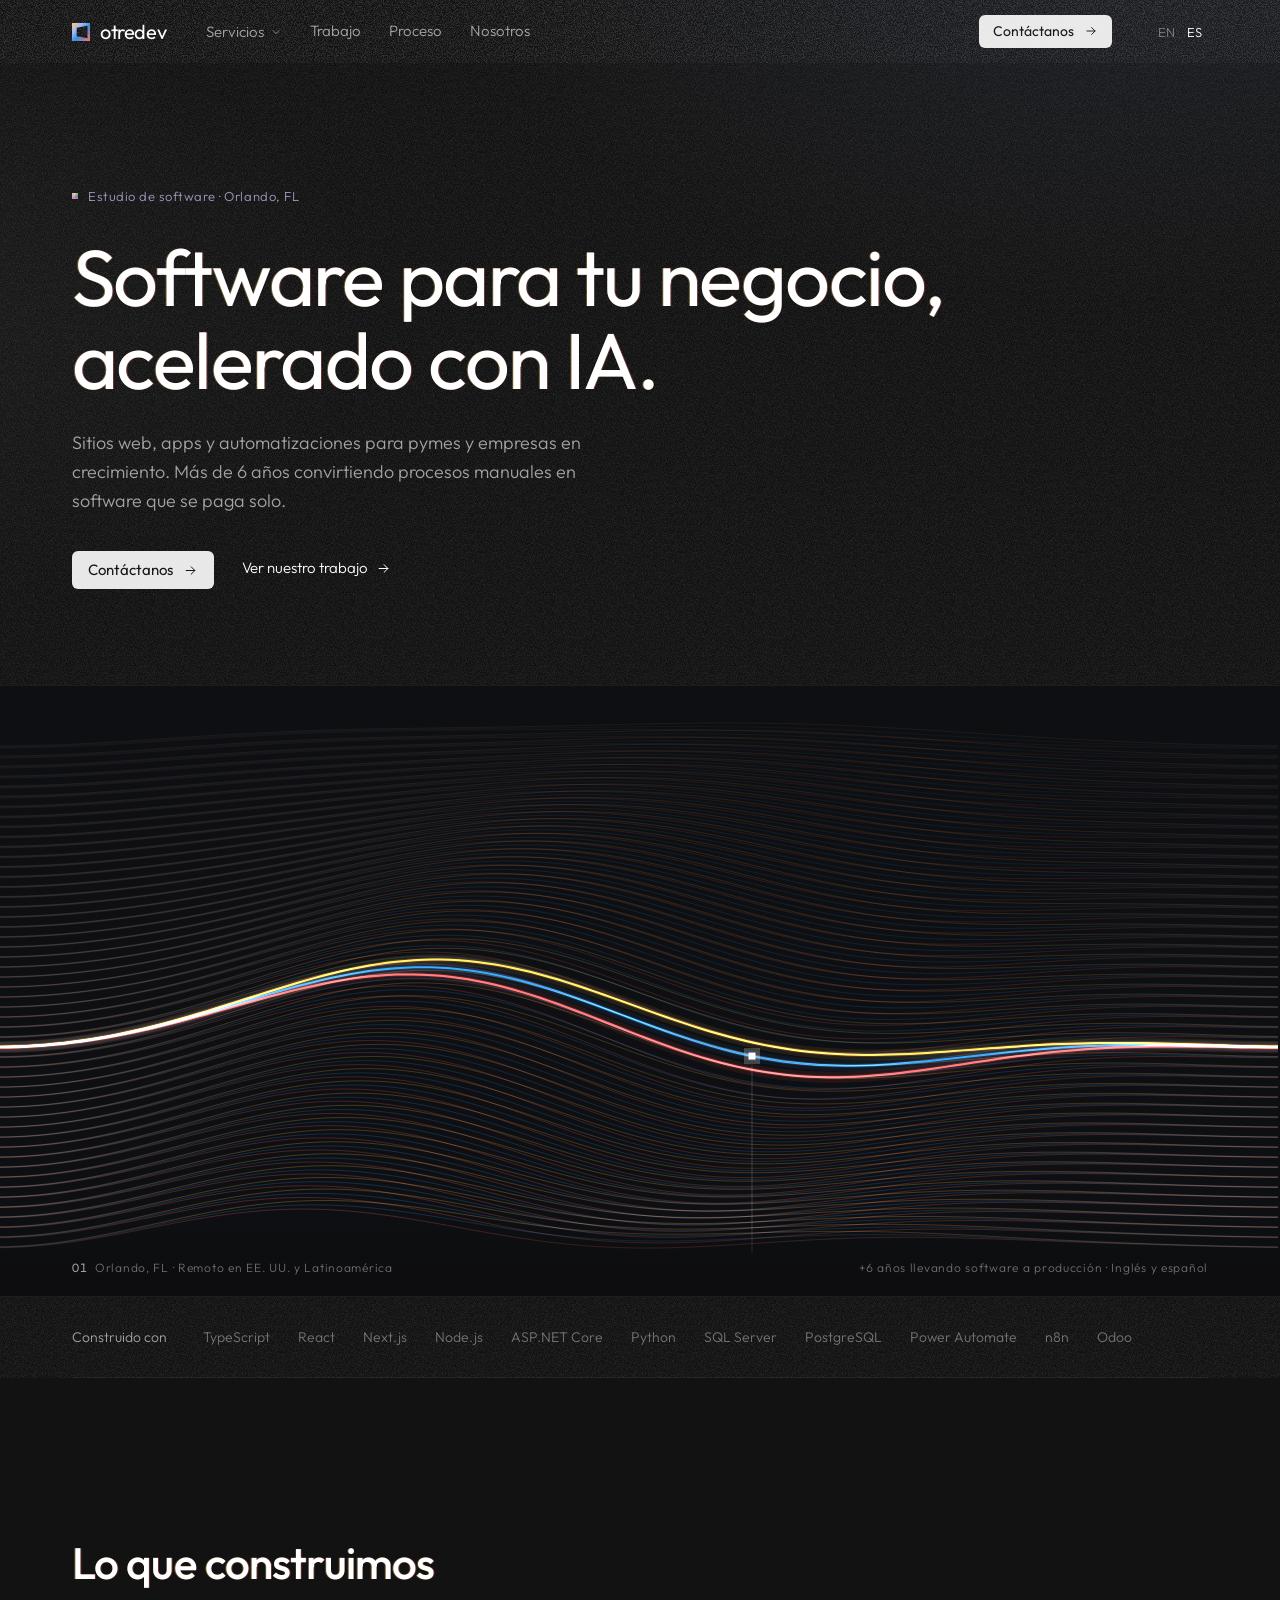
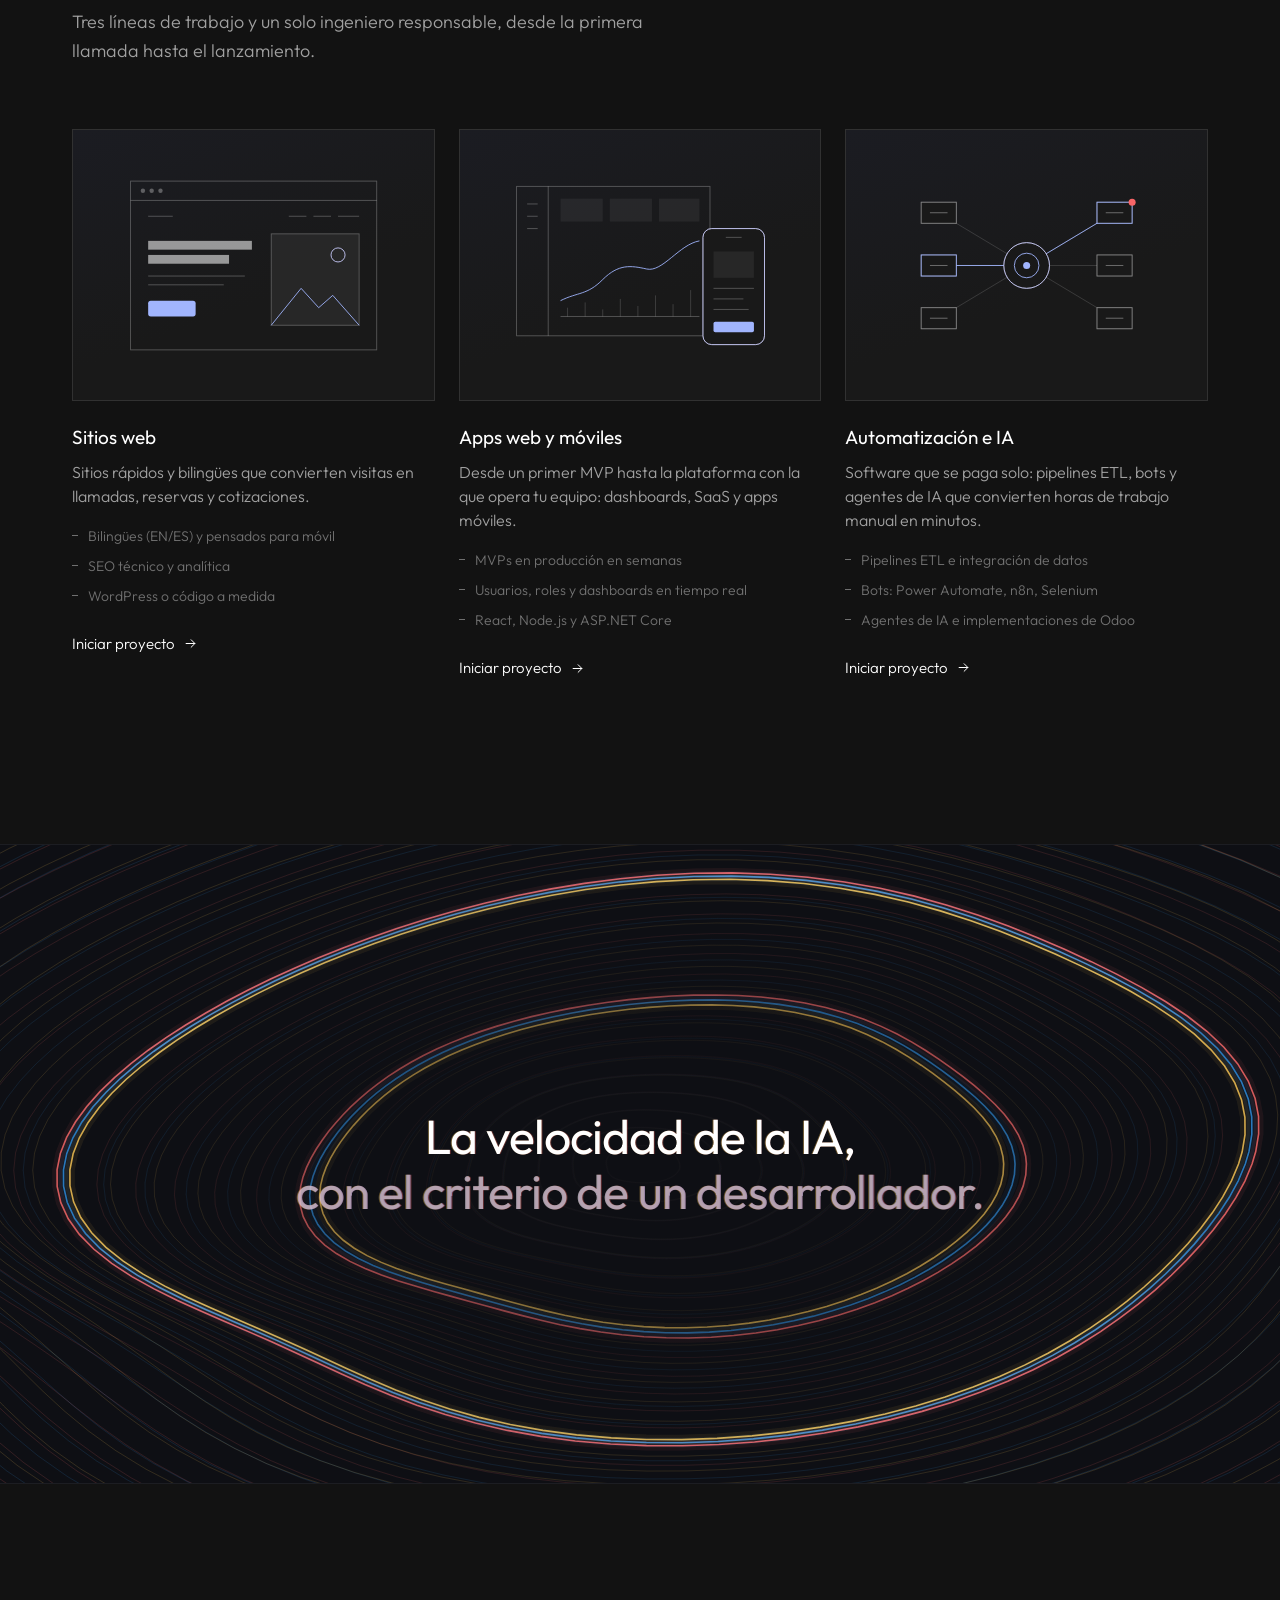
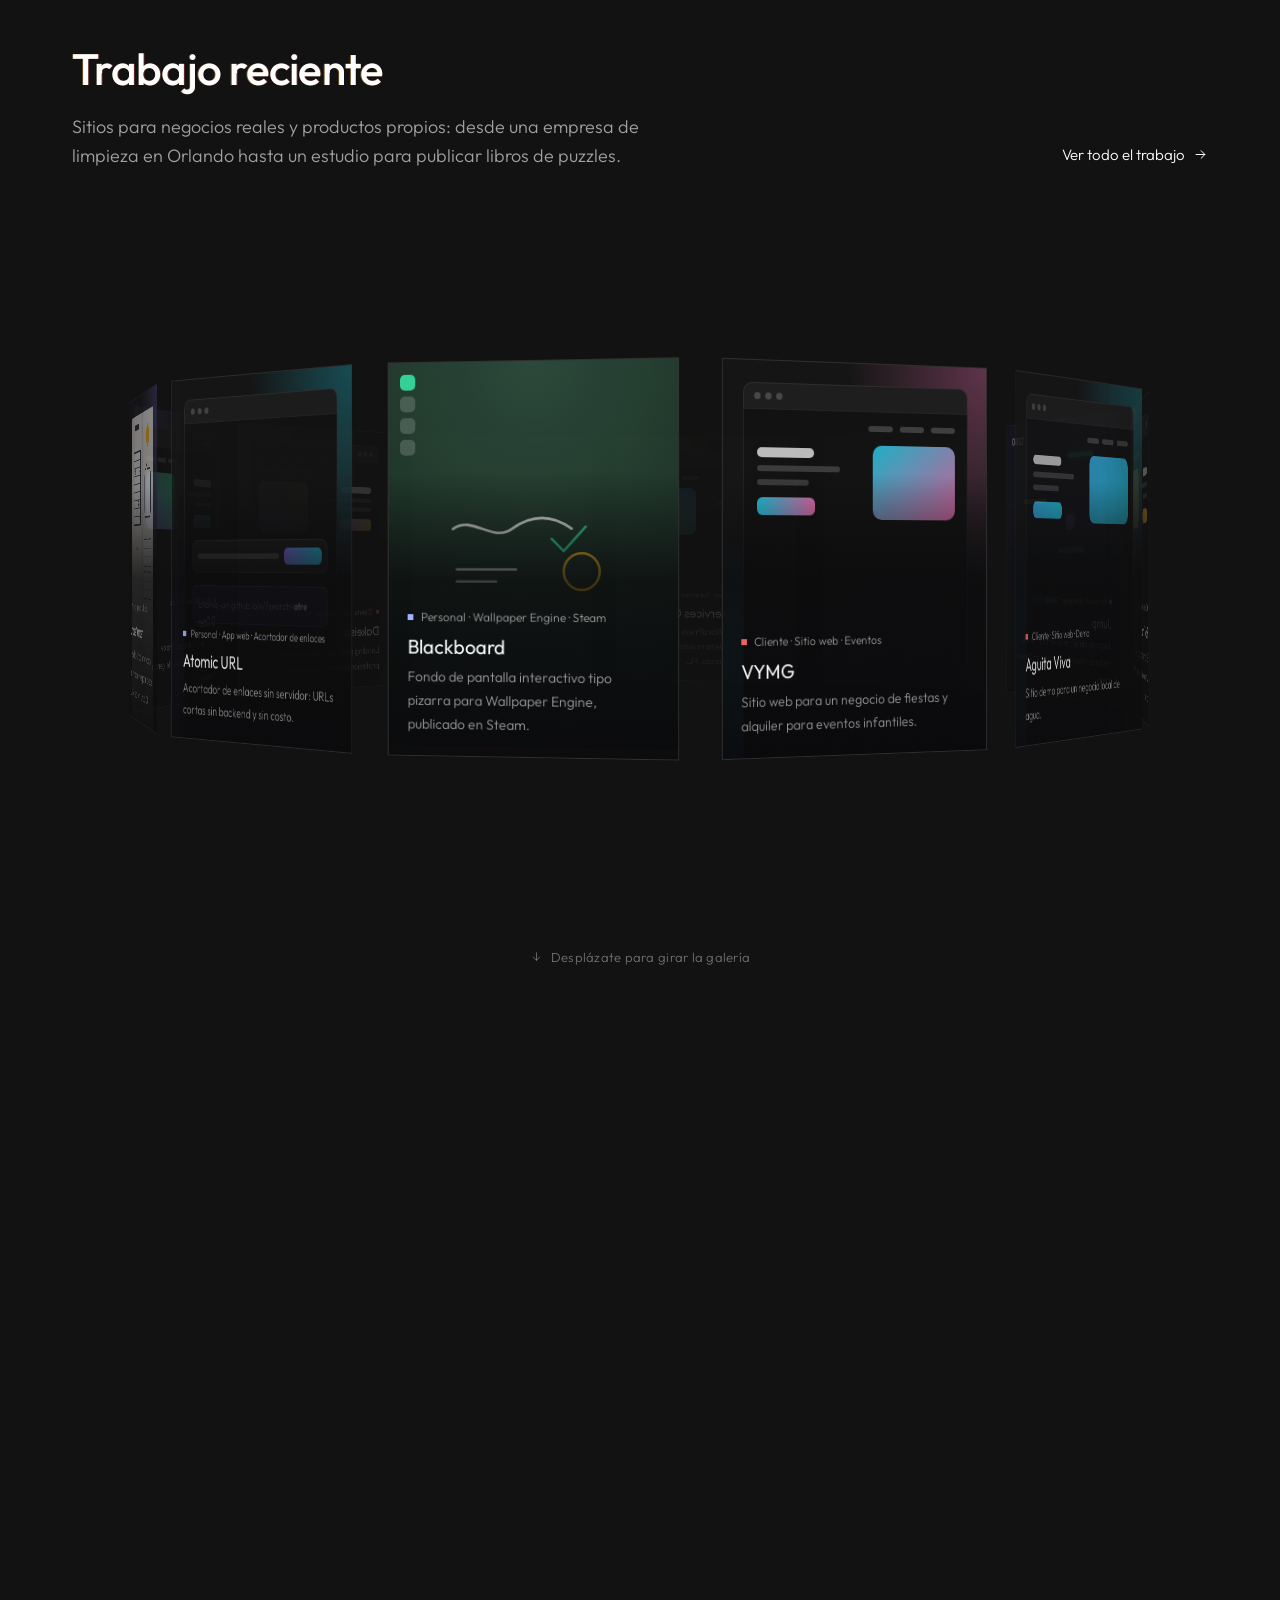
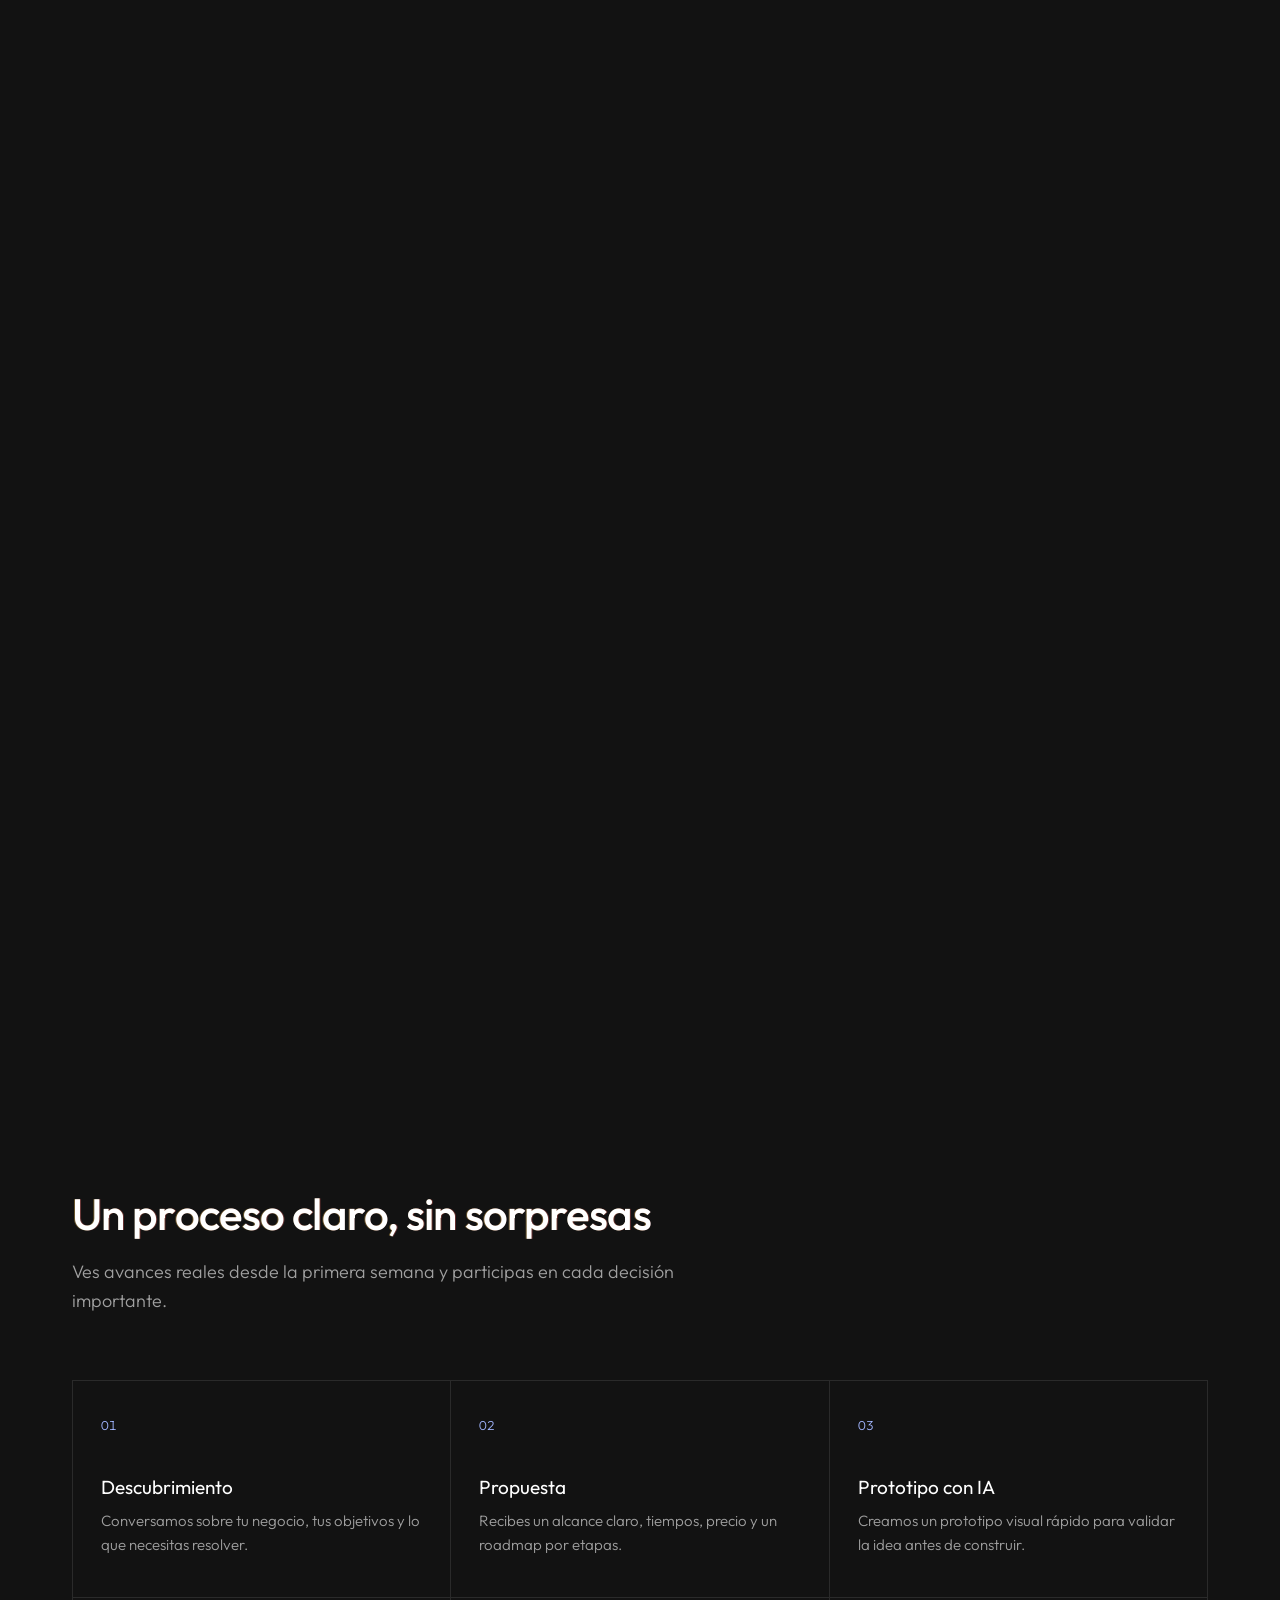
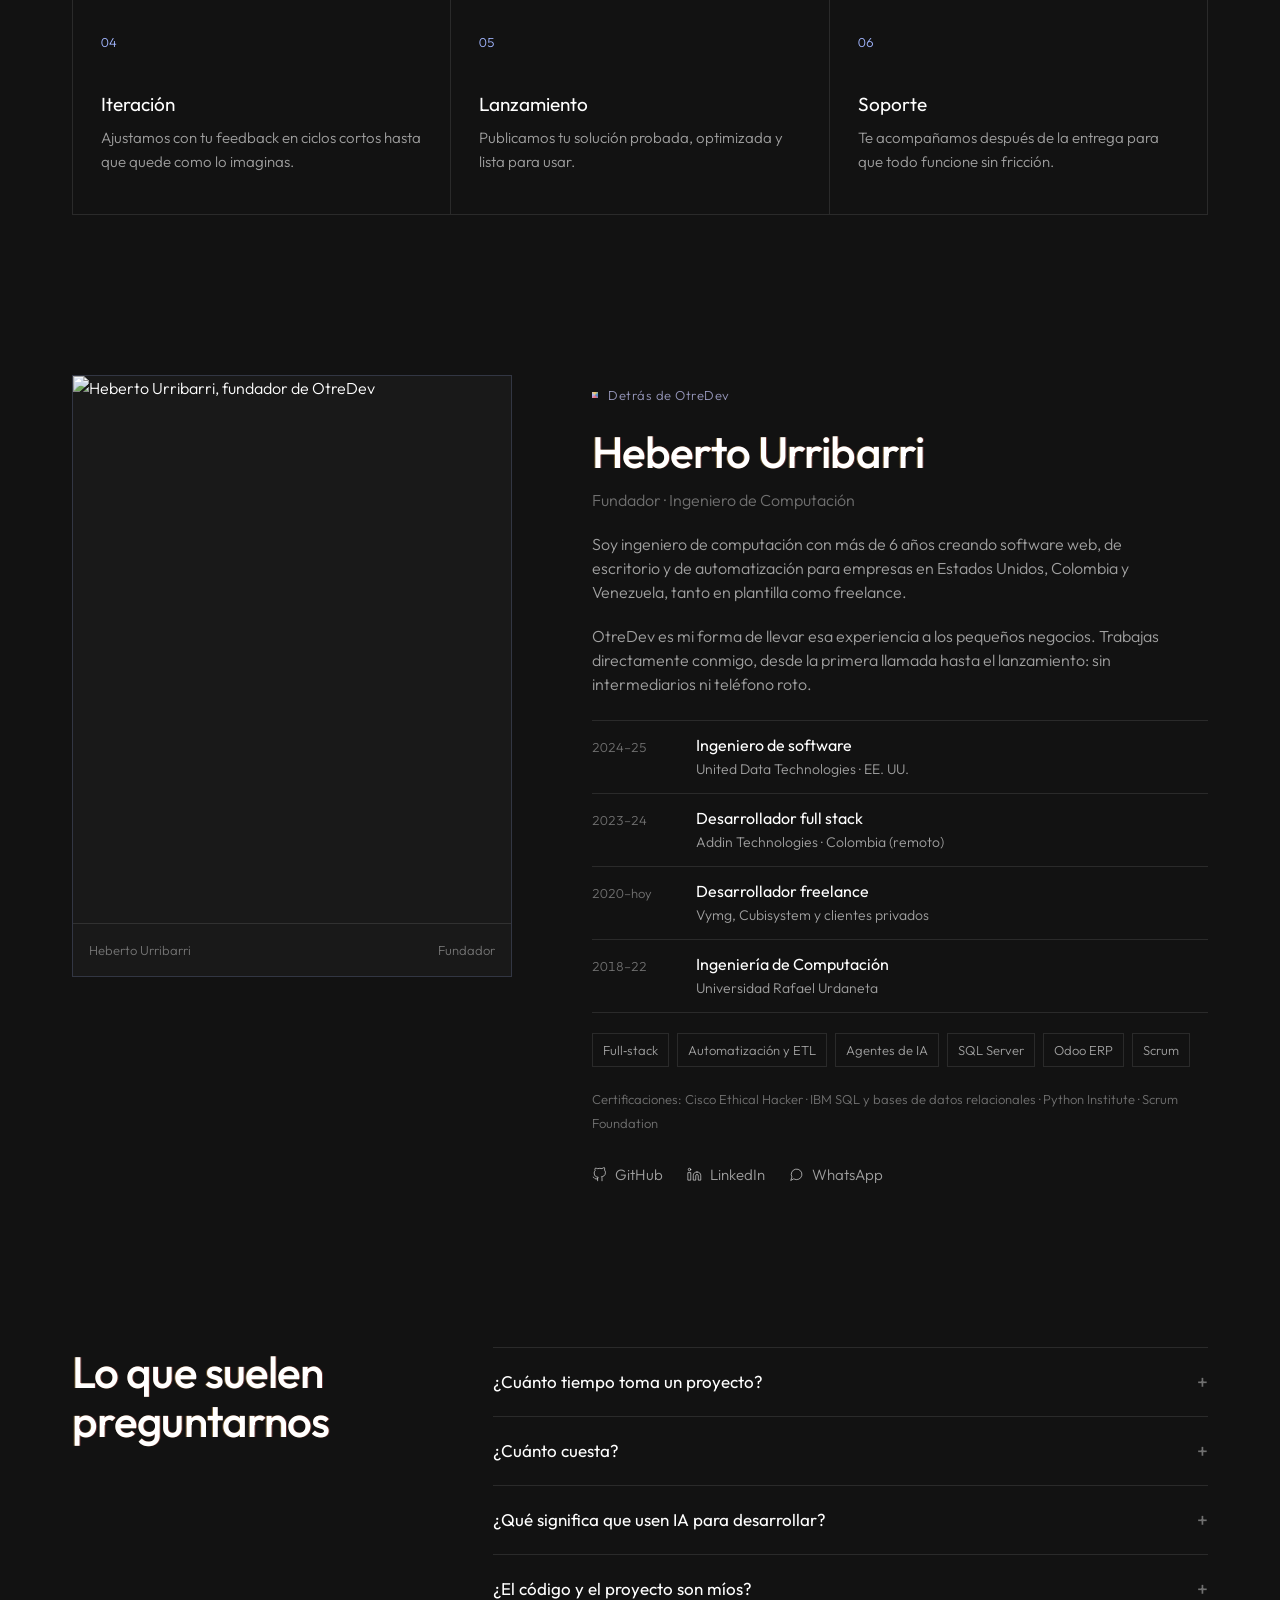
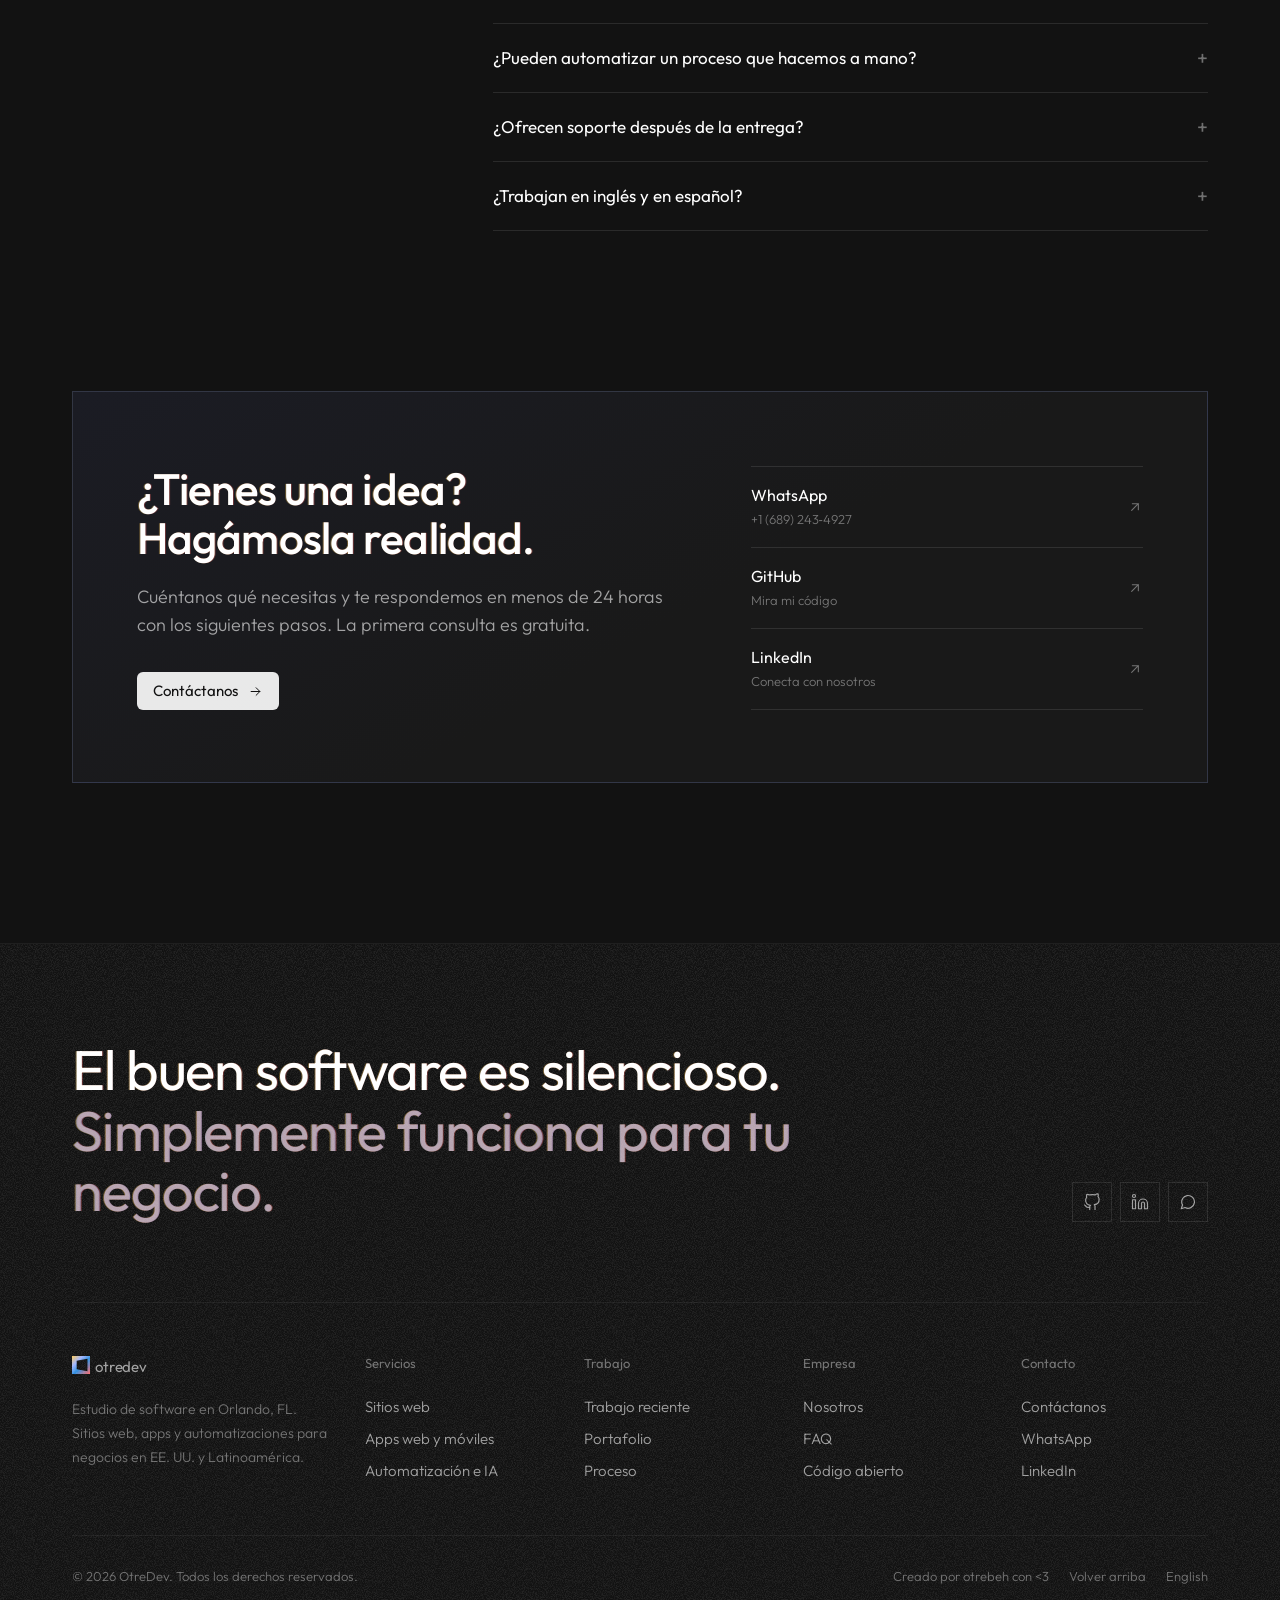
==== es/index.html @ 32648f6f "SEO/AEO/GEO: prerendered content, /es/ pages, JSON-LD, sitemap, robots and llms.txt" ====
<!DOCTYPE html>
<html lang="es" data-base="../" data-alt-en="../index.html">
<head>
  <meta charset="UTF-8">
  <meta name="viewport" content="width=device-width, initial-scale=1.0">
  <title data-i18n="meta.title">OtreDev | Desarrollo web, apps y automatización con IA en Orlando, FL</title>
  <meta name="description" data-i18n-content="meta.desc" content="OtreDev es un estudio de software en Orlando, FL que crea sitios web, apps web y móviles y automatizaciones con IA para pymes en EE. UU. y Latinoamérica.">
  <meta name="theme-color" content="#121212">
  <!--seo-->
  <link rel="canonical" href="https://otredev.pages.dev/es/">
  <link rel="alternate" hreflang="en" href="https://otredev.pages.dev/">
  <link rel="alternate" hreflang="es" href="https://otredev.pages.dev/es/">
  <link rel="alternate" hreflang="x-default" href="https://otredev.pages.dev/">
  <meta name="robots" content="index, follow, max-image-preview:large, max-snippet:-1">
  <meta name="author" content="Heberto Urribarri">
  <meta property="og:site_name" content="OtreDev">
  <meta property="og:type" content="website">
  <meta property="og:url" content="https://otredev.pages.dev/es/">
  <meta property="og:title" content="OtreDev | Desarrollo web, apps y automatización con IA en Orlando, FL">
  <meta property="og:description" content="OtreDev es un estudio de software en Orlando, FL que crea sitios web, apps web y móviles y automatizaciones con IA para pymes en EE. UU. y Latinoamérica.">
  <meta property="og:image" content="https://otredev.pages.dev/og-image.png">
  <meta property="og:image:alt" content="OtreDev">
  <meta property="og:locale" content="es_ES">
  <meta property="og:locale:alternate" content="en_US">
  <meta name="twitter:card" content="summary">
  <meta name="twitter:title" content="OtreDev | Desarrollo web, apps y automatización con IA en Orlando, FL">
  <meta name="twitter:description" content="OtreDev es un estudio de software en Orlando, FL que crea sitios web, apps web y móviles y automatizaciones con IA para pymes en EE. UU. y Latinoamérica.">
  <meta name="twitter:image" content="https://otredev.pages.dev/og-image.png">
  <script type="application/ld+json">{"@context":"https://schema.org","@graph":[{"@type":["Organization","ProfessionalService"],"@id":"https://otredev.pages.dev/#organization","name":"OtreDev","url":"https://otredev.pages.dev/","logo":"https://otredev.pages.dev/img/brand/apple-touch-icon.png","image":"https://otredev.pages.dev/og-image.png","description":"OtreDev es un estudio de software en Orlando, FL que crea sitios web, apps web y móviles y automatizaciones con IA para pymes en EE. UU. y Latinoamérica.","slogan":"Software para tu negocio, acelerado con IA.","telephone":"+1-689-243-4927","address":{"@type":"PostalAddress","addressLocality":"Orlando","addressRegion":"FL","addressCountry":"US"},"areaServed":[{"@type":"Country","name":"United States"},{"@type":"Place","name":"Latin America"}],"knowsLanguage":["en","es"],"founder":{"@id":"https://otredev.pages.dev/#founder"},"contactPoint":{"@type":"ContactPoint","contactType":"sales","telephone":"+1-689-243-4927","url":"https://wa.me/16892434927","availableLanguage":["English","Spanish"]},"sameAs":["https://github.com/otredev"],"knowsAbout":["Web development","Web applications","Mobile apps","Business process automation","ETL","AI agents","WordPress","Odoo"],"hasOfferCatalog":{"@type":"OfferCatalog","name":"Lo que construimos","itemListElement":[{"@type":"Offer","itemOffered":{"@type":"Service","name":"Sitios web","description":"Sitios rápidos y bilingües que convierten visitas en llamadas, reservas y cotizaciones.","provider":{"@id":"https://otredev.pages.dev/#organization"},"areaServed":["United States","Latin America"]}},{"@type":"Offer","itemOffered":{"@type":"Service","name":"Apps web y móviles","description":"Desde un primer MVP hasta la plataforma con la que opera tu equipo: dashboards, SaaS y apps móviles.","provider":{"@id":"https://otredev.pages.dev/#organization"},"areaServed":["United States","Latin America"]}},{"@type":"Offer","itemOffered":{"@type":"Service","name":"Automatización e IA","description":"Software que se paga solo: pipelines ETL, bots y agentes de IA que convierten horas de trabajo manual en minutos.","provider":{"@id":"https://otredev.pages.dev/#organization"},"areaServed":["United States","Latin America"]}}]}},{"@type":"Person","@id":"https://otredev.pages.dev/#founder","name":"Heberto Urribarri","jobTitle":"Fundador · Ingeniero de Computación","description":"Soy ingeniero de computación con más de 6 años creando software web, de escritorio y de automatización para empresas en Estados Unidos, Colombia y Venezuela, tanto en plantilla como freelance.","image":"https://otredev.pages.dev/img/foto.jpg","worksFor":{"@id":"https://otredev.pages.dev/#organization"},"alumniOf":{"@type":"CollegeOrUniversity","name":"Universidad Rafael Urdaneta"},"address":{"@type":"PostalAddress","addressLocality":"Orlando","addressRegion":"FL","addressCountry":"US"},"knowsLanguage":["en","es"],"knowsAbout":["Full-stack development","Automation","ETL","AI agents","SQL Server","Odoo ERP","Scrum"],"sameAs":["https://www.linkedin.com/in/heberto-urribarri-2223601a8/","https://github.com/0trebeh"]},{"@type":"WebSite","@id":"https://otredev.pages.dev/#website","url":"https://otredev.pages.dev/","name":"OtreDev","inLanguage":["en","es"],"publisher":{"@id":"https://otredev.pages.dev/#organization"}},{"@type":"WebPage","@id":"https://otredev.pages.dev/es/#webpage","url":"https://otredev.pages.dev/es/","name":"OtreDev | Desarrollo web, apps y automatización con IA en Orlando, FL","description":"OtreDev es un estudio de software en Orlando, FL que crea sitios web, apps web y móviles y automatizaciones con IA para pymes en EE. UU. y Latinoamérica.","inLanguage":"es","isPartOf":{"@id":"https://otredev.pages.dev/#website"},"about":{"@id":"https://otredev.pages.dev/#organization"},"primaryImageOfPage":"https://otredev.pages.dev/og-image.png"},{"@type":"FAQPage","@id":"https://otredev.pages.dev/es/#faq","inLanguage":"es","mainEntity":[{"@type":"Question","name":"¿Cuánto tiempo toma un proyecto?","acceptedAnswer":{"@type":"Answer","text":"Depende del alcance. Una landing page está lista en pocos días; una app o automatización a medida suele tomar entre 3 y 8 semanas. Como referencia, he llevado una plataforma B2B de cero a producción en un mes. La propuesta incluye un calendario concreto por etapas."}},{"@type":"Question","name":"¿Cuánto cuesta?","acceptedAnswer":{"@type":"Answer","text":"Cada proyecto se cotiza según lo que necesitas. Tras la primera conversación recibes una propuesta con precio cerrado, sin costos ocultos. Podemos empezar con una versión inicial y crecer por fases."}},{"@type":"Question","name":"¿Qué significa que usen IA para desarrollar?","acceptedAnswer":{"@type":"Answer","text":"Usamos herramientas de inteligencia artificial para prototipar, generar código repetitivo y probar más rápido. Todo el código es revisado y validado por un desarrollador, así que ganas velocidad sin perder calidad."}},{"@type":"Question","name":"¿El código y el proyecto son míos?","acceptedAnswer":{"@type":"Answer","text":"Sí. Al finalizar recibes el código fuente, los accesos y la documentación necesaria. Tu proyecto es 100 % tuyo."}},{"@type":"Question","name":"¿Pueden automatizar un proceso que hacemos a mano?","acceptedAnswer":{"@type":"Answer","text":"Es mi especialidad. Si tu equipo copia datos entre sistemas, arma reportes en hojas de cálculo o repite los mismos pasos cada día, seguramente un pipeline ETL, un bot o un agente de IA puede hacerlo. He reducido ese tipo de trabajo hasta en un 85 %."}},{"@type":"Question","name":"¿Ofrecen soporte después de la entrega?","acceptedAnswer":{"@type":"Answer","text":"Sí. Todos los proyectos incluyen un periodo de soporte inicial y, si lo necesitas, un plan de mantenimiento con mejoras continuas."}},{"@type":"Question","name":"¿Trabajan en inglés y en español?","acceptedAnswer":{"@type":"Answer","text":"Sí. Estoy en Orlando, FL y trabajo de forma remota con clientes en EE. UU. y Latinoamérica, en inglés o en español."}}]}]}</script>
  <!--/seo-->

  <link rel="icon" href="../img/brand/favicon.svg" type="image/svg+xml">
  <link rel="icon" href="../img/brand/favicon-32.png" sizes="32x32" type="image/png">
  <link rel="apple-touch-icon" href="../img/brand/apple-touch-icon.png">
  <link rel="preconnect" href="https://fonts.googleapis.com">
  <link rel="preconnect" href="https://fonts.gstatic.com" crossorigin>
  <link href="https://fonts.googleapis.com/css2?family=Outfit:wght@300;400;500&display=swap" rel="stylesheet">
  <link rel="stylesheet" href="../styles.css">
</head>
<body>

  <!-- ============ NAV ============ -->
  <header class="nav" id="nav">
    <div class="container nav__inner">
      <a href="#inicio" class="brand" aria-label="OtreDev">
        <span class="brand__mark" aria-hidden="true"></span>otredev
      </a>

      <nav class="nav__menu" id="navMenu" aria-label="Main">
        <div class="dropdown" id="servicesMenu">
          <button type="button" class="nav__link" aria-expanded="false" aria-controls="servicesPanel">
            <span data-i18n="nav.services">Servicios</span>
            <svg class="icon" viewBox="0 0 24 24" aria-hidden="true"><path d="m6 9 6 6 6-6"/></svg>
          </button>
          <div class="dropdown__panel" id="servicesPanel">
            <a href="#servicios" class="dropdown__item">
              <strong><i></i><span data-i18n="prod.1.t">Sitios web</span></strong>
              <span data-i18n="prod.1.short">Sitios rápidos y bilingües que convierten visitas en llamadas, reservas y cotizaciones.</span>
            </a>
            <a href="#servicios" class="dropdown__item">
              <strong><i></i><span data-i18n="prod.2.t">Apps web y móviles</span></strong>
              <span data-i18n="prod.2.short">MVPs, dashboards, SaaS y apps móviles.</span>
            </a>
            <a href="#servicios" class="dropdown__item">
              <strong><i></i><span data-i18n="prod.3.t">Automatización e IA</span></strong>
              <span data-i18n="prod.3.short">ETL, bots y agentes de IA que convierten horas de trabajo en minutos.</span>
            </a>
          </div>
        </div>
        <a href="#proyectos" class="nav__link" data-i18n="nav.projects">Trabajo</a>
        <a href="#proceso" class="nav__link" data-i18n="nav.process">Proceso</a>
        <a href="#fundador" class="nav__link" data-i18n="nav.about">Nosotros</a>
        <button type="button" class="btn btn--primary btn--sm nav__cta" data-ask>
          <span data-i18n="nav.cta">Contáctanos</span>
          <svg class="icon" viewBox="0 0 24 24" aria-hidden="true"><path d="M5 12h14M13 6l6 6-6 6"/></svg>
        </button>
      </nav>

      <div class="nav__right">
        <div class="lang" role="group" aria-label="Language / Idioma">
          <button type="button" class="lang__btn" data-lang="en" aria-pressed="false">EN</button>
          <button type="button" class="lang__btn is-active" data-lang="es" aria-pressed="true">ES</button>
        </div>
        <button class="nav__toggle" id="navToggle" aria-label="Open menu" aria-expanded="false" aria-controls="navMenu">
          <span></span><span></span>
        </button>
      </div>
    </div>
  </header>

  <main>
    <!-- ============ HERO ============ -->
    <section class="hero" id="inicio">
      <div class="container">
        <div class="hero__copy">
          <span class="label reveal" data-i18n="hero.eyebrow">Estudio de software · Orlando, FL</span>
          <h1 class="h1 reveal" data-i18n="hero.title">Software para tu negocio, acelerado con IA.</h1>
          <p class="lead reveal" data-i18n="hero.lead">Sitios web, apps y automatizaciones para pymes y empresas en crecimiento. Más de 6 años convirtiendo procesos manuales en software que se paga solo.</p>
          <div class="hero__actions reveal">
            <button type="button" class="btn btn--primary" data-ask>
              <span data-i18n="nav.cta">Contáctanos</span>
              <svg class="icon" viewBox="0 0 24 24" aria-hidden="true"><path d="M5 12h14M13 6l6 6-6 6"/></svg>
            </button>
            <a href="#proyectos" class="link-arrow">
              <span data-i18n="hero.cta2">Ver nuestro trabajo</span>
              <svg class="icon" viewBox="0 0 24 24" aria-hidden="true"><path d="M5 12h14M13 6l6 6-6 6"/></svg>
            </a>
          </div>
        </div>

        <div class="hero__visual reveal" aria-hidden="true">
          <canvas data-field="hero"></canvas>
          <div class="hero__meta">
            <span><b>01</b> &nbsp;<span data-i18n="hero.m1">Orlando, FL · Remoto en EE. UU. y Latinoamérica</span></span>
            <span data-i18n="hero.m2">+6 años llevando software a producción · Inglés y español</span>
          </div>
        </div>

        <div class="stack reveal">
          <span data-i18n="stack.label">Construido con</span>
          <span>TypeScript</span><span>React</span><span>Next.js</span><span>Node.js</span><span>ASP.NET Core</span><span>Python</span><span>SQL Server</span><span>PostgreSQL</span><span>Power Automate</span><span>n8n</span><span>Odoo</span>
        </div>
      </div>
    </section>

    <!-- ============ SERVICIOS (productos) ============ -->
    <section class="section" id="servicios">
      <div class="container">
        <header class="section__head reveal">
          <h2 class="h2" data-i18n="svc.title">Lo que construimos</h2>
          <p class="lead" data-i18n="svc.lead">Tres líneas de trabajo y un solo ingeniero responsable, desde la primera llamada hasta el lanzamiento.</p>
        </header>

        <div class="products">
          <article class="product reveal">
            <div class="product__visual" aria-hidden="true">
              <svg class="viz" viewBox="0 0 320 240">
                <rect x="20" y="24" width="280" height="192"/>
                <path d="M20 46h280"/>
                <circle cx="34" cy="35" r="2.5" style="fill:rgba(255,255,255,.3);stroke:none"/><circle cx="44" cy="35" r="2.5" style="fill:rgba(255,255,255,.3);stroke:none"/><circle cx="54" cy="35" r="2.5" style="fill:rgba(255,255,255,.3);stroke:none"/>
                <path d="M40 64h28M200 64h20M228 64h20M256 64h24"/>
                <rect x="40" y="92" width="118" height="10" class="fill" style="fill:rgba(255,255,255,.55)"/>
                <rect x="40" y="108" width="92" height="10" class="fill" style="fill:rgba(255,255,255,.55)"/>
                <path d="M40 132h110M40 142h86"/>
                <rect x="40" y="160" width="54" height="18" rx="3" class="hi-fill"/>
                <rect x="180" y="84" width="100" height="104" class="fill"/>
                <rect x="180" y="84" width="100" height="104"/>
                <path d="M180 188 214 146l20 22 16-14 30 34" class="hi"/>
                <circle cx="256" cy="108" r="8" class="lav"/>
              </svg>
            </div>
            <div class="product__body">
              <h3 data-i18n="prod.1.t">Sitios web</h3>
              <p data-i18n="prod.1.p">Sitios rápidos y bilingües que convierten visitas en llamadas, reservas y cotizaciones.</p>
              <ul class="product__list">
                <li data-i18n="svc.1.l1">Bilingües (EN/ES) y pensados para móvil</li>
                <li data-i18n="svc.1.l2">SEO técnico y analítica</li>
                <li data-i18n="svc.1.l3">WordPress o código a medida</li>
              </ul>
              <button type="button" class="link-arrow" data-ask="web"><span data-i18n="prod.cta">Iniciar proyecto</span><svg class="icon" viewBox="0 0 24 24" aria-hidden="true"><path d="M5 12h14M13 6l6 6-6 6"/></svg></button>
            </div>
          </article>

          <article class="product reveal">
            <div class="product__visual" aria-hidden="true">
              <svg class="viz" viewBox="0 0 320 240">
                <rect x="20" y="30" width="220" height="170"/>
                <path d="M56 30v170"/>
                <path d="M32 50h12M32 64h12M32 78h12"/>
                <rect x="70" y="44" width="48" height="26" class="fill"/><rect x="126" y="44" width="48" height="26" class="fill"/><rect x="182" y="44" width="46" height="26" class="fill"/>
                <path d="M70 160 C90 150 100 154 118 136 S150 120 168 124 S205 96 228 92" class="hi"/>
                <path d="M70 178h158" />
                <path d="M78 178v-10M98 178v-16M118 178v-8M138 178v-20M158 178v-12M178 178v-24M198 178v-14M218 178v-30" style="stroke:rgba(255,255,255,.18)"/>
                <rect x="232" y="78" width="70" height="132" rx="10" style="fill:#191919"/>
                <rect x="232" y="78" width="70" height="132" rx="10" class="lav"/>
                <path d="M258 88h18"/>
                <rect x="244" y="104" width="46" height="30" class="fill"/>
                <path d="M244 146h46M244 158h34M244 170h40"/>
                <rect x="244" y="184" width="46" height="12" rx="2" class="hi-fill"/>
              </svg>
            </div>
            <div class="product__body">
              <h3 data-i18n="prod.2.t">Apps web y móviles</h3>
              <p data-i18n="prod.2.p">Desde un primer MVP hasta la plataforma con la que opera tu equipo: dashboards, SaaS y apps móviles.</p>
              <ul class="product__list">
                <li data-i18n="svc.2.l1">MVPs en producción en semanas</li>
                <li data-i18n="svc.2.l2">Usuarios, roles y dashboards en tiempo real</li>
                <li data-i18n="svc.3.l1">React, Node.js y ASP.NET Core</li>
              </ul>
              <button type="button" class="link-arrow" data-ask="app"><span data-i18n="prod.cta">Iniciar proyecto</span><svg class="icon" viewBox="0 0 24 24" aria-hidden="true"><path d="M5 12h14M13 6l6 6-6 6"/></svg></button>
            </div>
          </article>

          <article class="product reveal">
            <div class="product__visual" aria-hidden="true">
              <svg class="viz" viewBox="0 0 320 240">
                <path d="M60 60 160 120M60 120h100M60 180l100-60M160 120l100-60M160 120h100M160 120l100 60" style="stroke:rgba(255,255,255,.16)"/>
                <path d="M60 120h100M160 120l100-60" class="hi"/>
                <rect x="40" y="48" width="40" height="24" style="fill:#191919"/><rect x="40" y="48" width="40" height="24"/>
                <rect x="40" y="108" width="40" height="24" style="fill:#191919"/><rect x="40" y="108" width="40" height="24" class="hi"/>
                <rect x="40" y="168" width="40" height="24" style="fill:#191919"/><rect x="40" y="168" width="40" height="24"/>
                <circle cx="160" cy="120" r="26" style="fill:#191919"/>
                <circle cx="160" cy="120" r="26" class="lav"/>
                <circle cx="160" cy="120" r="14" class="hi"/>
                <circle cx="160" cy="120" r="4" class="hi-fill"/>
                <rect x="240" y="48" width="40" height="24" style="fill:#191919"/><rect x="240" y="48" width="40" height="24" class="hi"/>
                <rect x="240" y="108" width="40" height="24" style="fill:#191919"/><rect x="240" y="108" width="40" height="24"/>
                <rect x="240" y="168" width="40" height="24" style="fill:#191919"/><rect x="240" y="168" width="40" height="24"/>
                <circle cx="280" cy="48" r="4" class="coral"/>
                <path d="M50 60h20M50 120h20M50 180h20M250 60h20M250 120h20M250 180h20" style="stroke:rgba(255,255,255,.4)"/>
              </svg>
            </div>
            <div class="product__body">
              <h3 data-i18n="prod.3.t">Automatización e IA</h3>
              <p data-i18n="prod.3.p">Software que se paga solo: pipelines ETL, bots y agentes de IA que convierten horas de trabajo manual en minutos.</p>
              <ul class="product__list">
                <li data-i18n="svc.4.l1">Pipelines ETL e integración de datos</li>
                <li data-i18n="svc.4.l2">Bots: Power Automate, n8n, Selenium</li>
                <li data-i18n="svc.4.l3">Agentes de IA e implementaciones de Odoo</li>
              </ul>
              <button type="button" class="link-arrow" data-ask="ai"><span data-i18n="prod.cta">Iniciar proyecto</span><svg class="icon" viewBox="0 0 24 24" aria-hidden="true"><path d="M5 12h14M13 6l6 6-6 6"/></svg></button>
            </div>
          </article>
        </div>
      </div>
    </section>

    <!-- ============ DECLARACIÓN ============ -->
    <section class="statement" id="ventajas" aria-label="OtreDev">
      <canvas data-field="contour" aria-hidden="true"></canvas>
      <p class="statement__text reveal" data-i18n-html="why.statement">La velocidad de la IA, <span>con el criterio de un desarrollador.</span></p>
    </section>

    <!-- ============ TRABAJO (research) ============ -->
    <section class="section" id="proyectos">
      <div class="container">
        <header class="section__head section__head--row reveal">
          <div>
            <h2 class="h2" data-i18n="proj.title">Trabajo reciente</h2>
            <p class="lead" data-i18n="proj.lead">Sitios para negocios reales y productos propios: desde una empresa de limpieza en Orlando hasta un estudio para publicar libros de puzzles.</p>
          </div>
          <a href="portfolio.html" class="link-arrow"><span data-i18n="proj.all">Ver todo el trabajo</span>
            <svg class="icon" viewBox="0 0 24 24" aria-hidden="true"><path d="M5 12h14M13 6l6 6-6 6"/></svg>
          </a>
        </header>

      </div>

      <!-- Galería circular: gira con el scroll (se genera desde script.js con todos los PROJECTS) -->
      <div class="cg" id="workGallery">
        <div class="cg__sticky">
          <div class="cg__stage">
            <div class="cg__ring" id="featuredProjects"><!--projects-->
    <div class="cg__card">
      <button type="button" data-project="otrelink" aria-label="Otrelink">
        <div class="cg__media"><div class="mock" style="--c1:#9333ea;--c2:#ec4899" aria-hidden="true"><div class="mock__links"><div class="m-phone"><i class="m-avatar"></i><b></b><span></span><span></span><span></span><span></span></div></div></div><img src="../img/projects/otrelink.jpg" alt="Otrelink · SaaS · Full‑stack" loading="lazy" referrerpolicy="no-referrer" onerror="this.remove()"></div>
        <div class="cg__info">
          <span class="cg__kind cg__kind--personal">Personal · SaaS · Full‑stack</span>
          <h3>Otrelink</h3>
          <p>Alternativa a Linktree modular y autoalojada: editor con vista previa en vivo, 14 tipos de bloque, 12 temas y analíticas.</p>
        </div>
      </button>
    </div>
    <div class="cg__card">
      <button type="button" data-project="rose" aria-label="Rose Multi Services Group">
        <div class="cg__media"><div class="mock" style="--c1:#1e73be;--c2:#7cc242" aria-hidden="true"><div class="mock__bar"><i></i><i></i><i></i></div><div class="mock__site"><div class="m-nav"><i></i><i></i><i></i></div><div class="m-hero"><div><b></b><em></em><em class="short"></em><span class="m-btn"></span></div><i class="m-img"></i></div></div></div><img src="../img/projects/rose.jpg" alt="Rose Multi Services Group · WordPress · Servicios de limpieza" loading="lazy" referrerpolicy="no-referrer" onerror="this.remove()"></div>
        <div class="cg__info">
          <span class="cg__kind cg__kind--client">Cliente · WordPress · Servicios de limpieza</span>
          <h3>Rose Multi Services Group</h3>
          <p>Sitio bilingüe en WordPress para una empresa de limpieza residencial y comercial en Orlando, FL.</p>
        </div>
      </button>
    </div>
    <div class="cg__card">
      <button type="button" data-project="forex-chart" aria-label="Forex Chart">
        <div class="cg__media"><div class="mock" style="--c1:#34d399;--c2:#22d3ee" aria-hidden="true"><div class="mock__bar"><i></i><i></i><i></i></div><div class="mock__chart"><div class="m-candles"><i class="up" style="--lo:30%;--hi:55%"></i><i class="dn" style="--lo:40%;--hi:60%"></i><i class="up" style="--lo:35%;--hi:50%"></i><i class="up" style="--lo:45%;--hi:70%"></i><i class="dn" style="--lo:55%;--hi:72%"></i><i class="up" style="--lo:50%;--hi:65%"></i><i class="up" style="--lo:60%;--hi:80%"></i><i class="dn" style="--lo:58%;--hi:70%"></i><i class="up" style="--lo:62%;--hi:78%"></i><i class="up" style="--lo:70%;--hi:88%"></i><i class="dn" style="--lo:66%;--hi:80%"></i><i class="up" style="--lo:74%;--hi:92%"></i></div><div class="m-ma"></div><div class="m-axis"><i></i><i></i><i></i><i></i></div></div></div></div>
        <div class="cg__info">
          <span class="cg__kind cg__kind--personal">Personal · App web · Trading</span>
          <h3>Forex Chart</h3>
          <p>Plataforma de gráficos de forex en tiempo real con indicadores y detección automática de patrones.</p>
        </div>
      </button>
    </div>
    <div class="cg__card">
      <button type="button" data-project="dakeisa" aria-label="Dakeisa">
        <div class="cg__media"><div class="mock" style="--c1:#d4af37;--c2:#8b7bff" aria-hidden="true"><div class="mock__bar"><i></i><i></i><i></i></div><div class="mock__site"><div class="m-nav"><i></i><i></i><i></i></div><div class="m-hero"><div><b></b><em></em><em class="short"></em><span class="m-btn"></span></div><i class="m-img"></i></div></div></div><img src="../img/projects/dakeisa.jpg" alt="Dakeisa · Landing page · Música" loading="lazy" referrerpolicy="no-referrer" onerror="this.remove()"></div>
        <div class="cg__info">
          <span class="cg__kind cg__kind--client">Cliente · Landing page · Música</span>
          <h3>Dakeisa</h3>
          <p>Landing page para una cantante profesional de música en vivo.</p>
        </div>
      </button>
    </div>
    <div class="cg__card">
      <button type="button" data-project="dozen" aria-label="D Ozen">
        <div class="cg__media"><div class="mock" style="--c1:#22c55e;--c2:#8b7bff" aria-hidden="true"><div class="mock__bar"><i></i><i></i><i></i></div><div class="mock__site"><div class="m-nav"><i></i><i></i><i></i></div><div class="m-hero"><div><b></b><em></em><em class="short"></em><span class="m-btn"></span></div><i class="m-img"></i></div></div></div><img src="../img/projects/dozen.jpg" alt="D Ozen · Sitio web · Finanzas" loading="lazy" referrerpolicy="no-referrer" onerror="this.remove()"></div>
        <div class="cg__info">
          <span class="cg__kind cg__kind--client">Cliente · Sitio web · Finanzas</span>
          <h3>D Ozen</h3>
          <p>Sitio bilingüe para una firma de reparación de crédito e inteligencia financiera.</p>
        </div>
      </button>
    </div>
    <div class="cg__card">
      <button type="button" data-project="uniquenumber" aria-label="UniqueNumber">
        <div class="cg__media"><div class="mock" style="--c1:#fbbf24;--c2:#8b7bff" aria-hidden="true"><div class="mock__book"><div class="m-page"><b></b><div class="m-grid"><i>5</i><i>3</i><i></i><i></i><i>7</i><i></i><i></i><i></i><i></i><i>6</i><i></i><i></i><i>1</i><i>9</i><i>5</i><i></i><i></i><i></i><i></i><i>9</i><i>8</i><i></i><i></i><i></i><i></i><i>6</i><i></i><i>8</i><i></i><i></i><i></i><i>6</i><i></i><i></i><i></i><i>3</i><i>4</i><i></i><i></i><i>8</i><i></i><i>3</i><i></i><i></i><i>1</i><i>7</i><i></i><i></i><i></i><i>2</i><i></i><i></i><i></i><i>6</i><i></i><i>6</i><i></i><i></i><i></i><i></i><i>2</i><i>8</i><i></i><i></i><i></i><i></i><i>4</i><i>1</i><i>9</i><i></i><i></i><i>5</i><i></i><i></i><i></i><i></i><i>8</i><i></i><i></i><i>7</i><i>9</i></div><em></em></div><div class="m-page m-page--r"><span class="m-sudi"></span><div class="m-bubble"></div><div class="m-mini"><i></i><i></i><i></i><i></i></div></div></div></div></div>
        <div class="cg__info">
          <span class="cg__kind cg__kind--personal">Personal · App web · Publicación</span>
          <h3>UniqueNumber</h3>
          <p>Puzzle Book Studio: editor web para crear, maquetar y exportar libros de sudoku listos para Amazon KDP.</p>
        </div>
      </button>
    </div>
    <div class="cg__card">
      <button type="button" data-project="atomic-url" aria-label="Atomic URL">
        <div class="cg__media"><div class="mock" style="--c1:#8b7bff;--c2:#22d3ee" aria-hidden="true"><div class="mock__bar"><i></i><i></i><i></i></div><div class="mock__short"><div class="m-input"><em></em><span class="m-btn"></span></div><div class="m-result"><span>atomic-url.github.io/x/?search=</span><b>otre</b></div></div></div></div>
        <div class="cg__info">
          <span class="cg__kind cg__kind--personal">Personal · App web · Acortador de enlaces</span>
          <h3>Atomic URL</h3>
          <p>Acortador de enlaces sin servidor: URLs cortas sin backend y sin costo.</p>
        </div>
      </button>
    </div>
    <div class="cg__card">
      <button type="button" data-project="blackboard" aria-label="Blackboard">
        <div class="cg__media"><div class="mock" style="--c1:#34d399;--c2:#fbbf24" aria-hidden="true"><div class="mock__board"><svg viewBox="0 0 200 110" aria-hidden="true"><path d="M20 30c20-14 40 14 60 0s40-14 60 0" /><path d="M24 70h60M24 82h40" /><circle cx="150" cy="72" r="18"/><path d="M120 40l12 12 22-24"/></svg><div class="m-tools"><i></i><i></i><i></i><i></i></div></div></div><img src="https://images.steamusercontent.com/ugc/17038353526919109330/874125497B4A873FBF799E2BF39AE19CFD6F376F/" alt="Blackboard · Wallpaper Engine · Steam" loading="lazy" referrerpolicy="no-referrer" onerror="this.remove()"></div>
        <div class="cg__info">
          <span class="cg__kind cg__kind--personal">Personal · Wallpaper Engine · Steam</span>
          <h3>Blackboard</h3>
          <p>Fondo de pantalla interactivo tipo pizarra para Wallpaper Engine, publicado en Steam.</p>
        </div>
      </button>
    </div>
    <div class="cg__card">
      <button type="button" data-project="vymg" aria-label="VYMG">
        <div class="cg__media"><div class="mock" style="--c1:#22d3ee;--c2:#f472b6" aria-hidden="true"><div class="mock__bar"><i></i><i></i><i></i></div><div class="mock__site"><div class="m-nav"><i></i><i></i><i></i></div><div class="m-hero"><div><b></b><em></em><em class="short"></em><span class="m-btn"></span></div><i class="m-img"></i></div></div></div><img src="../img/projects/vymg.jpg" alt="VYMG · Sitio web · Eventos" loading="lazy" referrerpolicy="no-referrer" onerror="this.remove()"></div>
        <div class="cg__info">
          <span class="cg__kind cg__kind--client">Cliente · Sitio web · Eventos</span>
          <h3>VYMG</h3>
          <p>Sitio web para un negocio de fiestas y alquiler para eventos infantiles.</p>
        </div>
      </button>
    </div>
    <div class="cg__card">
      <button type="button" data-project="aguitaviva" aria-label="Aguita Viva">
        <div class="cg__media"><div class="mock" style="--c1:#38bdf8;--c2:#22d3ee" aria-hidden="true"><div class="mock__bar"><i></i><i></i><i></i></div><div class="mock__site"><div class="m-nav"><i></i><i></i><i></i></div><div class="m-hero"><div><b></b><em></em><em class="short"></em><span class="m-btn"></span></div><i class="m-img"></i></div></div></div></div>
        <div class="cg__info">
          <span class="cg__kind cg__kind--client">Cliente · Sitio web · Demo</span>
          <h3>Aguita Viva</h3>
          <p>Sitio demo para un negocio local de agua.</p>
        </div>
      </button>
    </div>
    <div class="cg__card">
      <button type="button" data-project="foodtruck" aria-label="Food Truck">
        <div class="cg__media"><div class="mock" style="--c1:#facc15;--c2:#fb923c" aria-hidden="true"><div class="mock__bar"><i></i><i></i><i></i></div><div class="mock__site"><div class="m-nav"><i></i><i></i><i></i></div><div class="m-hero"><div><b></b><em></em><em class="short"></em><span class="m-btn"></span></div><i class="m-img"></i></div></div></div><img src="../img/projects/foodtruck.jpg" alt="Food Truck · Sitio web · Demo" loading="lazy" referrerpolicy="no-referrer" onerror="this.remove()"></div>
        <div class="cg__info">
          <span class="cg__kind cg__kind--client">Cliente · Sitio web · Demo</span>
          <h3>Food Truck</h3>
          <p>Sitio demo para un food truck venezolano: enlaces, landing y menú digital.</p>
        </div>
      </button>
    </div>
    <div class="cg__card">
      <button type="button" data-project="jump" aria-label="Jump">
        <div class="cg__media"><div class="mock" style="--c1:#8b7bff;--c2:#34d399" aria-hidden="true"><div class="mock__game"><i class="p" style="--x:18%;--y:82%"></i><i class="p mv" style="--x:55%;--y:64%"></i><i class="p" style="--x:30%;--y:46%"></i><i class="p br" style="--x:62%;--y:28%"></i><i class="p" style="--x:22%;--y:12%"></i><span class="hero-dot"></span><b>1280</b></div></div></div>
        <div class="cg__info">
          <span class="cg__kind cg__kind--personal">Personal · Videojuego · Godot</span>
          <h3>Jump</h3>
          <p>Juego de plataformas vertical infinito hecho con Godot 4, inspirado en Doodle Jump.</p>
        </div>
      </button>
    </div><!--/projects--></div>
          </div>
          <p class="cg__hint">
            <svg class="icon" viewBox="0 0 24 24" aria-hidden="true"><path d="M12 5v14M6 13l6 6 6-6"/></svg>
            <span data-i18n="proj.hint">Desplázate para girar la galería</span>
          </p>
        </div>
      </div>
    </section>

    <!-- ============ PROCESO ============ -->
    <section class="section" id="proceso">
      <div class="container">
        <header class="section__head reveal">
          <h2 class="h2" data-i18n="proc.title">Un proceso claro, sin sorpresas</h2>
          <p class="lead" data-i18n="proc.lead">Ves avances reales desde la primera semana y participas en cada decisión importante.</p>
        </header>

        <ol class="steps">
          <li class="step reveal"><span class="step__n">01</span><h3 data-i18n="proc.1.t">Descubrimiento</h3><p data-i18n="proc.1.p">Conversamos sobre tu negocio, tus objetivos y lo que necesitas resolver.</p></li>
          <li class="step reveal"><span class="step__n">02</span><h3 data-i18n="proc.2.t">Propuesta</h3><p data-i18n="proc.2.p">Recibes un alcance claro, tiempos, precio y un roadmap por etapas.</p></li>
          <li class="step reveal"><span class="step__n">03</span><h3 data-i18n="proc.3.t">Prototipo con IA</h3><p data-i18n="proc.3.p">Creamos un prototipo visual rápido para validar la idea antes de construir.</p></li>
          <li class="step reveal"><span class="step__n">04</span><h3 data-i18n="proc.4.t">Iteración</h3><p data-i18n="proc.4.p">Ajustamos con tu feedback en ciclos cortos hasta que quede como lo imaginas.</p></li>
          <li class="step reveal"><span class="step__n">05</span><h3 data-i18n="proc.5.t">Lanzamiento</h3><p data-i18n="proc.5.p">Publicamos tu solución probada, optimizada y lista para usar.</p></li>
          <li class="step reveal"><span class="step__n">06</span><h3 data-i18n="proc.6.t">Soporte</h3><p data-i18n="proc.6.p">Te acompañamos después de la entrega para que todo funcione sin fricción.</p></li>
        </ol>
      </div>
    </section>

    <!-- ============ FUNDADOR ============ -->
    <section class="section" id="fundador">
      <div class="container">
        <div class="founder">
          <figure class="founder__photo reveal">
            <img src="../img/foto.jpg" alt="Heberto Urribarri, fundador de OtreDev" data-i18n-alt="founder.alt" loading="lazy">
            <figcaption class="founder__caption"><span>Heberto Urribarri</span><span data-i18n="founder.badge">Fundador</span></figcaption>
          </figure>
          <div class="founder__body reveal">
            <span class="label" data-i18n="founder.kicker">Detrás de OtreDev</span>
            <h2 class="h2">Heberto Urribarri</h2>
            <p class="founder__role" data-i18n="founder.role">Fundador · Ingeniero de Computación</p>
            <p data-i18n="founder.p1">Soy ingeniero de computación con más de 6 años creando software web, de escritorio y de automatización para empresas en Estados Unidos, Colombia y Venezuela, tanto en plantilla como freelance.</p>
            <p data-i18n="founder.p2">OtreDev es mi forma de llevar esa experiencia a los pequeños negocios. Trabajas directamente conmigo, desde la primera llamada hasta el lanzamiento: sin intermediarios ni teléfono roto.</p>
            <ul class="cv">
              <li><span>2024–25</span><strong data-i18n="cv.1.r">Ingeniero de software</strong><em data-i18n="cv.1.c">United Data Technologies · EE. UU.</em></li>
              <li><span>2023–24</span><strong data-i18n="cv.2.r">Desarrollador full stack</strong><em data-i18n="cv.2.c">Addin Technologies · Colombia (remoto)</em></li>
              <li><span data-i18n="cv.3.y">2020–hoy</span><strong data-i18n="cv.3.r">Desarrollador freelance</strong><em data-i18n="cv.3.c">Vymg, Cubisystem y clientes privados</em></li>
              <li><span>2018–22</span><strong data-i18n="cv.4.r">Ingeniería de Computación</strong><em>Universidad Rafael Urdaneta</em></li>
            </ul>
            <div class="founder__tags">
              <span data-i18n="founder.tag1">Full‑stack</span><span data-i18n="founder.tag2">Automatización y ETL</span><span data-i18n="founder.tag3">Agentes de IA</span><span>SQL Server</span><span>Odoo ERP</span><span>Scrum</span>
            </div>
            <p class="founder__certs" data-i18n="founder.certs">Certificaciones: Cisco Ethical Hacker · IBM SQL y bases de datos relacionales · Python Institute · Scrum Foundation</p>
            <div class="founder__links">
              <a href="https://github.com/otredev" data-contact="github" class="icon-link" target="_blank" rel="noopener">
                <svg class="icon" viewBox="0 0 24 24" aria-hidden="true"><path d="M9 19c-5 1.5-5-2.5-7-3m14 6v-3.9a3.4 3.4 0 0 0-.9-2.6c3.1-.4 6.4-1.5 6.4-6.9a5.4 5.4 0 0 0-1.5-3.7 5 5 0 0 0-.1-3.8s-1.2-.4-3.9 1.5a13.4 13.4 0 0 0-7 0C6.3 1.7 5.1 2 5.1 2A5 5 0 0 0 5 5.8a5.4 5.4 0 0 0-1.5 3.7c0 5.4 3.3 6.5 6.4 6.9a3.4 3.4 0 0 0-.9 2.6V22"/></svg>
                GitHub
              </a>
              <a href="https://www.linkedin.com/in/heberto-urribarri-2223601a8/" data-contact="linkedin" class="icon-link" target="_blank" rel="noopener">
                <svg class="icon" viewBox="0 0 24 24" aria-hidden="true"><path d="M16 8a6 6 0 0 1 6 6v7h-4v-7a2 2 0 0 0-4 0v7h-4v-7a6 6 0 0 1 6-6zM2 9h4v12H2z"/><circle cx="4" cy="4" r="2"/></svg>
                LinkedIn
              </a>
              <a href="https://wa.me/16892434927" data-contact="whatsapp" class="icon-link" target="_blank" rel="noopener">
                <svg class="icon" viewBox="0 0 24 24" aria-hidden="true"><path d="M3 21l1.7-5A8.5 8.5 0 1 1 8 19.3z"/></svg>
                WhatsApp
              </a>
            </div>
          </div>
        </div>
      </div>
    </section>

    <!-- ============ FAQ ============ -->
    <section class="section" id="faq">
      <div class="container faq">
        <header class="reveal">
          <h2 class="h2" data-i18n="faq.title">Lo que suelen preguntarnos</h2>
        </header>
        <div class="faq__list reveal">
          <details><summary data-i18n="faq.1.q">¿Cuánto tiempo toma un proyecto?</summary><p data-i18n="faq.1.a">Depende del alcance. Una landing page está lista en pocos días; una app o automatización a medida suele tomar entre 3 y 8 semanas. Como referencia, he llevado una plataforma B2B de cero a producción en un mes. La propuesta incluye un calendario concreto por etapas.</p></details>
          <details><summary data-i18n="faq.2.q">¿Cuánto cuesta?</summary><p data-i18n="faq.2.a">Cada proyecto se cotiza según lo que necesitas. Tras la primera conversación recibes una propuesta con precio cerrado, sin costos ocultos. Podemos empezar con una versión inicial y crecer por fases.</p></details>
          <details><summary data-i18n="faq.3.q">¿Qué significa que usen IA para desarrollar?</summary><p data-i18n="faq.3.a">Usamos herramientas de inteligencia artificial para prototipar, generar código repetitivo y probar más rápido. Todo el código es revisado y validado por un desarrollador, así que ganas velocidad sin perder calidad.</p></details>
          <details><summary data-i18n="faq.4.q">¿El código y el proyecto son míos?</summary><p data-i18n="faq.4.a">Sí. Al finalizar recibes el código fuente, los accesos y la documentación necesaria. Tu proyecto es 100 % tuyo.</p></details>
          <details><summary data-i18n="faq.6.q">¿Pueden automatizar un proceso que hacemos a mano?</summary><p data-i18n="faq.6.a">Es mi especialidad. Si tu equipo copia datos entre sistemas, arma reportes en hojas de cálculo o repite los mismos pasos cada día, seguramente un pipeline ETL, un bot o un agente de IA puede hacerlo. He reducido ese tipo de trabajo hasta en un 85 %.</p></details>
          <details><summary data-i18n="faq.5.q">¿Ofrecen soporte después de la entrega?</summary><p data-i18n="faq.5.a">Sí. Todos los proyectos incluyen un periodo de soporte inicial y, si lo necesitas, un plan de mantenimiento con mejoras continuas.</p></details>
          <details><summary data-i18n="faq.7.q">¿Trabajan en inglés y en español?</summary><p data-i18n="faq.7.a">Sí. Estoy en Orlando, FL y trabajo de forma remota con clientes en EE. UU. y Latinoamérica, en inglés o en español.</p></details>
        </div>
      </div>
    </section>

    <!-- ============ CONTACTO ============ -->
    <section class="section" id="contacto">
      <div class="container">
        <div class="contact reveal">
          <div class="contact__copy">
            <h2 class="h2" data-i18n="contact.title">¿Tienes una idea? Hagámosla realidad.</h2>
            <p class="lead" data-i18n="contact.lead">Cuéntanos qué necesitas y te respondemos en menos de 24 horas con los siguientes pasos. La primera consulta es gratuita.</p>
            <button type="button" class="btn btn--primary" data-ask>
              <span data-i18n="nav.cta">Contáctanos</span>
              <svg class="icon" viewBox="0 0 24 24" aria-hidden="true"><path d="M5 12h14M13 6l6 6-6 6"/></svg>
            </button>
          </div>
          <div class="channels">
            <a href="https://wa.me/16892434927" data-contact="whatsapp" class="channel" target="_blank" rel="noopener">
              <span><strong>WhatsApp</strong><small>+1 (689) 243‑4927</small></span>
              <svg class="icon" viewBox="0 0 24 24" aria-hidden="true"><path d="M7 17 17 7M8 7h9v9"/></svg>
            </a>
            <a href="https://github.com/otredev" data-contact="github" class="channel" target="_blank" rel="noopener">
              <span><strong>GitHub</strong><small data-i18n="contact.gh">Mira mi código</small></span>
              <svg class="icon" viewBox="0 0 24 24" aria-hidden="true"><path d="M7 17 17 7M8 7h9v9"/></svg>
            </a>
            <a href="https://www.linkedin.com/in/heberto-urribarri-2223601a8/" data-contact="linkedin" class="channel" target="_blank" rel="noopener">
              <span><strong>LinkedIn</strong><small data-i18n="contact.li">Conecta con nosotros</small></span>
              <svg class="icon" viewBox="0 0 24 24" aria-hidden="true"><path d="M7 17 17 7M8 7h9v9"/></svg>
            </a>
          </div>
        </div>
      </div>
    </section>
  </main>

  <!-- ============ FOOTER ============ -->
  <footer class="footer">
    <div class="container">
      <div class="footer__top">
        <p class="footer__quote" data-i18n-html="footer.quote">El buen software es silencioso. <span>Simplemente funciona para tu negocio.</span></p>
        <div class="socials">
          <a href="https://github.com/otredev" data-contact="github" target="_blank" rel="noopener" aria-label="GitHub"><svg class="icon" viewBox="0 0 24 24" aria-hidden="true"><path d="M9 19c-5 1.5-5-2.5-7-3m14 6v-3.9a3.4 3.4 0 0 0-.9-2.6c3.1-.4 6.4-1.5 6.4-6.9a5.4 5.4 0 0 0-1.5-3.7 5 5 0 0 0-.1-3.8s-1.2-.4-3.9 1.5a13.4 13.4 0 0 0-7 0C6.3 1.7 5.1 2 5.1 2A5 5 0 0 0 5 5.8a5.4 5.4 0 0 0-1.5 3.7c0 5.4 3.3 6.5 6.4 6.9a3.4 3.4 0 0 0-.9 2.6V22"/></svg></a>
          <a href="https://www.linkedin.com/in/heberto-urribarri-2223601a8/" data-contact="linkedin" target="_blank" rel="noopener" aria-label="LinkedIn"><svg class="icon" viewBox="0 0 24 24" aria-hidden="true"><path d="M16 8a6 6 0 0 1 6 6v7h-4v-7a2 2 0 0 0-4 0v7h-4v-7a6 6 0 0 1 6-6zM2 9h4v12H2z"/><circle cx="4" cy="4" r="2"/></svg></a>
          <a href="https://wa.me/16892434927" data-contact="whatsapp" target="_blank" rel="noopener" aria-label="WhatsApp"><svg class="icon" viewBox="0 0 24 24" aria-hidden="true"><path d="M3 21l1.7-5A8.5 8.5 0 1 1 8 19.3z"/></svg></a>
        </div>
      </div>

      <div class="footer__cols">
        <div class="footer__brand">
          <a href="#inicio" class="brand"><span class="brand__mark" aria-hidden="true"></span>&nbsp;&nbsp;otredev</a>
          <p data-i18n="footer.desc">Estudio de software en Orlando, FL. Sitios web, apps y automatizaciones para negocios en EE. UU. y Latinoamérica.</p>
        </div>
        <div>
          <h4 data-i18n="footer.services">Servicios</h4>
          <a href="#servicios" data-i18n="prod.1.t">Sitios web</a>
          <a href="#servicios" data-i18n="prod.2.t">Apps web y móviles</a>
          <a href="#servicios" data-i18n="prod.3.t">Automatización e IA</a>
        </div>
        <div>
          <h4 data-i18n="footer.work">Trabajo</h4>
          <a href="#proyectos" data-i18n="footer.recent">Trabajo reciente</a>
          <a href="portfolio.html" data-i18n="footer.portfolio">Portafolio</a>
          <a href="#proceso" data-i18n="nav.process">Proceso</a>
        </div>
        <div>
          <h4 data-i18n="footer.company">Empresa</h4>
          <a href="#fundador" data-i18n="nav.about">Nosotros</a>
          <a href="#faq" data-i18n="nav.faq">FAQ</a>
          <a href="https://github.com/otredev" target="_blank" rel="noopener" data-i18n="footer.oss">Código abierto</a>
        </div>
        <div>
          <h4 data-i18n="footer.contact">Contacto</h4>
          <button type="button" data-ask data-i18n="nav.cta">Contáctanos</button>
          <a href="https://wa.me/16892434927" data-contact="whatsapp" target="_blank" rel="noopener">WhatsApp</a>
          <a href="https://www.linkedin.com/in/heberto-urribarri-2223601a8/" data-contact="linkedin" target="_blank" rel="noopener">LinkedIn</a>
        </div>
      </div>

      <div class="footer__bottom">
        <p>© <span id="year">2026</span> OtreDev. <span data-i18n="footer.rights">Todos los derechos reservados.</span></p>
        <nav>
          <span data-i18n="footer.made">Creado por otrebeh con &lt;3</span>
          <a href="#inicio" data-i18n="footer.top">Volver arriba</a>
          <!--altlang--><a href="../index.html" hreflang="en" lang="en">English</a><!--/altlang-->
        </nav>
      </div>
    </div>
  </footer>

  <script src="../i18n.js"></script>
  <script src="../script.js"></script>
</body>
</html>
---- styles.css ----
/* =========================================================
   OtreDev — estilos
   Dirección visual: oscura, sobria, técnica. Bordes finos en
   lugar de sombras, esquinas rectas, una sola tipografía.
   ========================================================= */

:root {
  --bg: #121212;
  --surface: #191919;
  --surface-2: #1e1e1e;
  --border-solid: #313131;

  --text: #ffffff;
  --text-2: rgba(255, 255, 255, 0.6);
  --text-3: rgba(255, 255, 255, 0.4);
  --line: rgba(255, 255, 255, 0.1);
  --line-soft: rgba(255, 255, 255, 0.06);

  --lavender: #caccfd;
  --periwinkle: #a1b5fe;
  --coral: #f86567;

  --font: "Outfit", Arial, sans-serif;

  --container: 1200px;
  --nav-h: 64px;
  --ease: cubic-bezier(0.22, 1, 0.36, 1);
}

/* ---------- Base ---------- */
*, *::before, *::after { box-sizing: border-box; margin: 0; padding: 0; }

html { scroll-behavior: smooth; scroll-padding-top: calc(var(--nav-h) + 24px); }

body {
  font-family: var(--font);
  font-size: 16px;
  line-height: 24px;
  font-weight: 300;
  color: var(--text);
  background: var(--bg);
  -webkit-font-smoothing: antialiased;
  overflow-x: hidden;
}

/* Grano leve: solo en el header, el hero de la página de inicio y los footers.
   Motas finas de alto contraste a baja opacidad (se ven sobre el negro sin lavarlo). */
:root {
  --grain: url("data:image/svg+xml,%3Csvg xmlns='http://www.w3.org/2000/svg' width='200' height='200'%3E%3Cfilter id='n'%3E%3CfeTurbulence type='fractalNoise' baseFrequency='1.1' numOctaves='2' stitchTiles='stitch'/%3E%3CfeColorMatrix values='0 0 0 0 1 0 0 0 0 1 0 0 0 0 1 3.2 0 0 0 -1.25'/%3E%3C/filter%3E%3Crect width='100%25' height='100%25' filter='url(%23n)'/%3E%3C/svg%3E");
}
.nav::after, .hero::after, .footer::after {
  content: "";
  position: absolute; inset: 0;
  pointer-events: none;
  z-index: 3;
  opacity: 0.075;
  background-image: var(--grain);
  background-size: 200px 200px;
}
.hero, .footer { position: relative; }
/* El canvas del hero queda por encima del grano (sin textura) */
.hero__visual { z-index: 4; }

img, svg, canvas { display: block; max-width: 100%; }
a { color: inherit; text-decoration: none; }
button, input, select, textarea { font: inherit; color: inherit; }
button { cursor: pointer; background: none; border: 0; }
ul, ol { list-style: none; }
[hidden] { display: none !important; }

::selection { background: var(--lavender); color: #121212; }
:focus-visible { outline: 1px solid var(--periwinkle); outline-offset: 3px; }

.container { width: 100%; max-width: var(--container); margin: 0 auto; padding: 0 32px; }

.icon {
  width: 1em; height: 1em;
  fill: none; stroke: currentColor; stroke-width: 1.6;
  stroke-linecap: round; stroke-linejoin: round;
  flex-shrink: 0;
}

/* ---------- Tipografía ---------- */
h1, h2, h3, h4 { font-weight: 400; color: var(--text); }

.h1 {
  font-size: clamp(2.6rem, 6.2vw, 5rem);
  line-height: 1.04;
  letter-spacing: -0.02em;
  font-weight: 400;
}
.h2 {
  font-size: clamp(1.9rem, 3.6vw, 2.75rem);
  line-height: 1.12;
  letter-spacing: -0.02em;
  font-weight: 500;
}
.lead { color: var(--text-2); font-size: 1.125rem; line-height: 1.6; max-width: 620px; }
.muted { color: var(--text-2); }
.faint { color: var(--text-3); }

.label {
  display: inline-flex; align-items: center; gap: 10px;
  font-size: 0.8125rem; letter-spacing: 0.04em;
  color: var(--text-3);
}
.label::before { content: ""; width: 6px; height: 6px; background: var(--periwinkle); }
.label--coral::before { background: var(--coral); }

/* ---------- Botones ---------- */
.btn {
  display: inline-flex; align-items: center; justify-content: center; gap: 10px;
  padding: 10px 16px;
  border-radius: 6px;
  font-size: 0.9375rem; font-weight: 400; line-height: 1.2;
  white-space: nowrap;
  transition: background 0.2s, color 0.2s, border-color 0.2s;
}
.btn .icon { transition: transform 0.25s var(--ease); }
.btn:hover .icon { transform: translateX(3px); }
.btn--primary { background: rgba(255, 255, 255, 0.9); color: #121212; }
.btn--primary:hover { background: #fff; }
.btn--ghost { border: 1px solid var(--line); color: var(--text); }
.btn--ghost:hover { border-color: rgba(255, 255, 255, 0.28); }
.btn--sm { padding: 8px 14px; font-size: 0.875rem; }

.link-arrow {
  display: inline-flex; align-items: center; gap: 8px;
  color: var(--text); font-size: 0.9375rem;
  border-bottom: 1px solid var(--line);
  padding-bottom: 4px;
  transition: border-color 0.2s;
}
.link-arrow:hover { border-color: var(--text-2); }
.link-arrow .icon { transition: transform 0.25s var(--ease); }
.link-arrow:hover .icon { transform: translateX(3px); }

/* ---------- Navegación ---------- */
.nav {
  position: fixed; inset: 0 0 auto 0; z-index: 50;
  height: var(--nav-h);
  border-bottom: 1px solid transparent;
  transition: background 0.3s, border-color 0.3s;
}
.nav.is-scrolled, .nav.is-open {
  background: rgba(18, 18, 18, 0.82);
  backdrop-filter: blur(14px); -webkit-backdrop-filter: blur(14px);
  border-color: var(--line-soft);
}
.nav__inner { height: 100%; display: flex; align-items: center; gap: 40px; }

.brand { font-size: 1.25rem; font-weight: 400; letter-spacing: -0.02em; color: var(--text); display: inline-flex; align-items: center; gap: 10px; }
.brand__mark { width: 10px; height: 10px; border: 1.5px solid var(--lavender); }

.nav__menu { display: flex; align-items: center; gap: 28px; flex: 1; }
.nav__link {
  font-size: 0.9375rem; color: var(--text-2);
  display: inline-flex; align-items: center; gap: 6px;
  transition: color 0.2s;
}
.nav__link:hover, .nav__link.is-active, .dropdown.is-open > .nav__link { color: var(--text); }
.nav__link .icon { width: 12px; height: 12px; transition: transform 0.25s var(--ease); }
.dropdown.is-open > .nav__link .icon { transform: rotate(180deg); }
.nav__cta { margin-left: auto; }

.nav__right { display: flex; align-items: center; gap: 16px; }

/* Desplegable de servicios */
.dropdown { position: relative; }
.dropdown__panel {
  position: absolute; top: calc(100% + 20px); left: -20px;
  width: 340px;
  background: var(--surface);
  border: 1px solid var(--border-solid);
  padding: 8px;
  opacity: 0; visibility: hidden; transform: translateY(-4px);
  transition: opacity 0.2s, transform 0.2s var(--ease), visibility 0.2s;
}
.dropdown__panel::before { content: ""; position: absolute; inset: -22px 0 100% 0; } /* puente para el hover */
.dropdown.is-open .dropdown__panel { opacity: 1; visibility: visible; transform: none; }
.dropdown__item { display: block; padding: 12px 14px; transition: background 0.15s; }
.dropdown__item:hover, .dropdown__item:focus-visible { background: var(--surface-2); }
.dropdown__item strong { display: flex; align-items: center; gap: 10px; font-weight: 400; color: var(--text); }
.dropdown__item strong i { width: 6px; height: 6px; background: var(--periwinkle); }
.dropdown__item:nth-child(2) strong i { background: var(--lavender); }
.dropdown__item:nth-child(3) strong i { background: var(--coral); }
.dropdown__item > span { display: block; margin: 2px 0 0 16px; font-size: 0.875rem; line-height: 1.45; color: var(--text-2); }

.lang { display: flex; font-size: 0.8125rem; }
.lang__btn { padding: 4px 6px; color: var(--text-3); transition: color 0.2s; }
.lang__btn.is-active, .lang__btn:hover { color: var(--text); }

.nav__toggle {
  display: none; width: 40px; height: 40px; position: relative;
  border: 1px solid rgba(255, 255, 255, 0.22);
  transition: border-color 0.2s, background 0.2s;
}
.nav__toggle:hover, .nav.is-open .nav__toggle { border-color: var(--periwinkle); background: rgba(161, 181, 254, 0.12); }
.nav__toggle span { position: absolute; left: 11px; right: 11px; height: 2px; background: var(--text-3); transition: transform 0.3s var(--ease); }
.nav__toggle span:first-child { top: 14px; }
.nav__toggle span:last-child { top: 22px; }
.nav.is-open .nav__toggle span:first-child { transform: translateY(4px) rotate(45deg); }
.nav.is-open .nav__toggle span:last-child { transform: translateY(-4px) rotate(-45deg); }

/* ---------- Secciones ---------- */
.section { padding: 160px 0 0; }
.section__head { display: grid; gap: 20px; margin-bottom: 64px; }
.section__head--row { display: flex; align-items: flex-end; justify-content: space-between; gap: 32px; flex-wrap: wrap; }
.section__head--row > div { display: grid; gap: 20px; }

/* ---------- Hero ---------- */
.hero { padding: calc(var(--nav-h) + 120px) 0 0; }
.hero__copy { display: grid; gap: 28px; max-width: 920px; }
.hero__copy .lead { max-width: 560px; }
.hero__actions { display: flex; align-items: center; gap: 28px; flex-wrap: wrap; margin-top: 8px; }
.hero__visual {
  position: relative;
  margin-top: 96px;
  aspect-ratio: 21 / 9;
  border: 1px solid var(--line);
  background: #0f0f0f;
  overflow: hidden;
}
.hero__visual canvas { width: 100%; height: 100%; }
.hero__meta {
  position: absolute; left: 0; right: 0; bottom: 0;
  display: flex; justify-content: space-between; gap: 16px;
  padding: 16px 20px;
  font-size: 0.75rem; letter-spacing: 0.06em; color: var(--text-3);
  font-variant-numeric: tabular-nums;
}
.hero__meta b { font-weight: 400; color: var(--text-2); }

.stack {
  display: flex; flex-wrap: wrap; gap: 8px 28px; align-items: center;
  padding: 28px 0;
  border-bottom: 1px solid var(--line-soft);
  font-size: 0.875rem; color: var(--text-3);
}
.stack span:first-child { color: var(--text-2); margin-right: 8px; }

/* ---------- Servicios (productos) ---------- */
.products { display: grid; grid-template-columns: repeat(3, 1fr); gap: 24px; }
.product { display: flex; flex-direction: column; }
.product__visual {
  aspect-ratio: 4 / 3;
  background: var(--surface);
  border: 1px solid var(--border-solid);
  display: grid; place-items: center;
  overflow: hidden;
}
.product__visual svg { width: 78%; height: auto; }
.product__body { padding: 24px 0 0; display: grid; gap: 10px; }
.product__body h3 { font-size: 1.1875rem; line-height: 1.3; font-weight: 400; }
.product__body p { color: var(--text-2); }
.product__list { display: grid; gap: 6px; margin-top: 6px; font-size: 0.875rem; color: var(--text-3); }
.product__list li { padding-left: 16px; position: relative; }
.product__list li::before { content: ""; position: absolute; left: 0; top: 11px; width: 6px; height: 1px; background: var(--text-3); }
.product__body .link-arrow { justify-self: start; margin-top: 14px; }

/* Ilustraciones de producto: monocromas con acento frío */
.viz { fill: none; stroke: rgba(255, 255, 255, 0.28); stroke-width: 1; }
.viz .fill { fill: rgba(255, 255, 255, 0.06); stroke: none; }
.viz .hi { stroke: var(--periwinkle); }
.viz .hi-fill { fill: var(--periwinkle); stroke: none; }
.viz .lav { stroke: var(--lavender); }
.viz .coral { fill: var(--coral); stroke: none; }
.viz .txt { fill: rgba(255, 255, 255, 0.5); stroke: none; }

/* ---------- Franja de declaración ---------- */
.statement {
  position: relative;
  margin-top: 160px;
  min-height: 560px;
  display: grid; place-items: center;
  border-top: 1px solid var(--line-soft);
  border-bottom: 1px solid var(--line-soft);
  overflow: hidden;
  background: #0e0e0e;
}
.statement canvas { position: absolute; inset: 0; width: 100%; height: 100%; }
.statement::after {
  content: ""; position: absolute; inset: 0;
  background: radial-gradient(ellipse 50% 60% at 50% 50%, rgba(14, 14, 14, 0.85), transparent 75%);
}
.statement__text {
  position: relative; z-index: 1;
  max-width: 880px; padding: 0 32px;
  text-align: center;
  font-size: clamp(1.8rem, 4vw, 3rem); line-height: 1.15; letter-spacing: -0.02em; font-weight: 400;
}
.statement__text span { display: block; color: var(--text-3); }

.pillars { display: grid; grid-template-columns: repeat(4, 1fr); gap: 32px; padding-top: 72px; }
.pillar { border-top: 1px solid var(--line); padding-top: 20px; display: grid; gap: 8px; align-content: start; }
.pillar h3 { font-size: 1.125rem; font-weight: 400; }
.pillar p { color: var(--text-2); font-size: 0.9375rem; }
.pillar__n { font-size: 0.75rem; color: var(--text-3); font-variant-numeric: tabular-nums; }

/* ---------- Proceso ---------- */
.steps {
  display: grid; grid-template-columns: repeat(3, 1fr);
  border-top: 1px solid var(--line); border-left: 1px solid var(--line);
}
.step { padding: 32px 28px 40px; border-right: 1px solid var(--line); border-bottom: 1px solid var(--line); display: grid; gap: 10px; align-content: start; transition: background 0.25s; }
.step:hover { background: rgba(255, 255, 255, 0.015); }
.step__n { font-size: 0.8125rem; color: var(--periwinkle); font-variant-numeric: tabular-nums; margin-bottom: 28px; }
.step h3 { font-size: 1.1875rem; font-weight: 400; }
.step p { color: var(--text-2); font-size: 0.9375rem; }

/* ---------- Trabajo (estilo "papers") ---------- */
.papers { display: grid; grid-template-columns: repeat(3, 1fr); gap: 24px; }
.paper__open {
  width: 100%; height: 100%; text-align: left;
  display: flex; flex-direction: column; gap: 12px;
  padding: 28px;
  min-height: 250px;
  background: var(--surface);
  border: 1px solid var(--border-solid);
  transition: border-color 0.25s, background 0.25s;
}
.paper__open:hover { border-color: rgba(255, 255, 255, 0.24); background: #1b1b1b; }
.paper__meta { display: flex; justify-content: space-between; align-items: center; gap: 12px; font-size: 0.8125rem; color: var(--text-3); }
.paper__kind { display: inline-flex; align-items: center; gap: 8px; }
.paper__kind::before { content: ""; width: 6px; height: 6px; background: var(--periwinkle); }
.paper__kind--client::before { background: var(--coral); }
.paper__open h3 { font-size: 1.1875rem; line-height: 1.3; font-weight: 400; margin-top: 20px; }
.paper__open p { color: var(--text-2); font-size: 0.9375rem; display: -webkit-box; -webkit-line-clamp: 2; -webkit-box-orient: vertical; overflow: hidden; }
.paper__more { margin-top: auto; padding-top: 16px; display: inline-flex; align-items: center; gap: 8px; font-size: 0.875rem; color: var(--text-2); transition: color 0.2s; }
.paper__more .icon { transition: transform 0.25s var(--ease); }
.paper__open:hover .paper__more { color: var(--text); }
.paper__open:hover .paper__more .icon { transform: translateX(3px); }

/* ---------- Fundador ---------- */
.founder { display: grid; grid-template-columns: 5fr 7fr; gap: 80px; align-items: start; }
.founder__photo { position: relative; border: 1px solid var(--border-solid); background: var(--surface); }
.founder__photo img { width: 100%; aspect-ratio: 4 / 5; object-fit: cover; filter: grayscale(40%); }
.founder__caption { display: flex; justify-content: space-between; padding: 14px 16px; font-size: 0.8125rem; color: var(--text-3); border-top: 1px solid var(--border-solid); }
.founder__body { display: grid; gap: 20px; padding-top: 8px; }
.founder__body p { color: var(--text-2); max-width: 600px; }
.founder__role { color: var(--text-3) !important; margin-top: -8px; }
.founder__tags, .tags { display: flex; flex-wrap: wrap; gap: 8px; }
.founder__tags span, .tags span { font-size: 0.8125rem; color: var(--text-2); border: 1px solid var(--line); padding: 4px 10px; }
.founder__links { display: flex; gap: 24px; flex-wrap: wrap; padding-top: 8px; }
.icon-link { display: inline-flex; align-items: center; gap: 8px; font-size: 0.9375rem; color: var(--text-2); transition: color 0.2s; }
.icon-link:hover { color: var(--text); }

/* ---------- FAQ ---------- */
.faq { display: grid; grid-template-columns: 4fr 8fr; gap: 64px; align-items: start; }
.faq__list { border-top: 1px solid var(--line); }
.faq__list details { border-bottom: 1px solid var(--line); }
.faq__list summary {
  list-style: none; cursor: pointer;
  display: flex; justify-content: space-between; align-items: center; gap: 24px;
  padding: 22px 0; font-size: 1.0625rem; font-weight: 400;
}
.faq__list summary::-webkit-details-marker { display: none; }
.faq__list summary::after { content: "+"; font-size: 1.25rem; color: var(--text-3); transition: transform 0.3s var(--ease); }
.faq__list details[open] summary::after { transform: rotate(45deg); }
.faq__list details p { color: var(--text-2); padding: 0 48px 24px 0; }

/* ---------- Contacto (bloque CTA) ---------- */
.contact {
  border: 1px solid var(--border-solid);
  background: var(--surface);
  padding: 72px 64px;
  display: grid; grid-template-columns: 7fr 5fr; gap: 64px; align-items: end;
}
.contact__copy { display: grid; gap: 20px; }
.contact__copy .btn { justify-self: start; margin-top: 12px; }
.channels { display: grid; border-top: 1px solid var(--line); }
.channel {
  display: flex; align-items: center; justify-content: space-between; gap: 16px;
  padding: 16px 0; border-bottom: 1px solid var(--line);
  transition: color 0.2s;
}
.channel span { display: grid; }
.channel strong { font-weight: 400; }
.channel small { font-size: 0.8125rem; color: var(--text-3); }
.channel .icon { color: var(--text-3); transition: transform 0.25s var(--ease), color 0.2s; }
.channel:hover .icon { transform: translate(2px, -2px); color: var(--text); }

/* ---------- Footer ---------- */
.footer { margin-top: 160px; border-top: 1px solid var(--line-soft); padding: 96px 0 40px; }
.footer__top { display: flex; justify-content: space-between; align-items: flex-end; gap: 32px; flex-wrap: wrap; padding-bottom: 80px; }
.footer__quote { font-size: clamp(2rem, 4.6vw, 3.5rem); line-height: 1.08; letter-spacing: -0.02em; font-weight: 400; max-width: 760px; }
.footer__quote span { color: var(--text-3); }
.socials { display: flex; gap: 8px; }
.socials a {
  width: 40px; height: 40px; display: grid; place-items: center;
  border: 1px solid var(--line); color: var(--text-2);
  transition: color 0.2s, border-color 0.2s;
}
.socials a:hover { color: var(--text); border-color: rgba(255, 255, 255, 0.28); }
.socials .icon { width: 18px; height: 18px; }
.footer__cols {
  display: grid; grid-template-columns: 1.4fr repeat(4, 1fr); gap: 32px;
  padding: 48px 0; border-top: 1px solid var(--line-soft);
}
.footer__brand p { color: var(--text-3); font-size: 0.875rem; max-width: 260px; margin-top: 14px; }
.footer__cols h4 { font-size: 0.8125rem; font-weight: 400; color: var(--text-3); margin-bottom: 16px; }
.footer__cols a, .footer__cols button { display: block; text-align: left; font-size: 0.9375rem; color: var(--text-2); padding: 4px 0; transition: color 0.2s; }
.footer__cols a:hover, .footer__cols button:hover { color: var(--text); }
.footer__bottom {
  display: flex; justify-content: space-between; gap: 16px; flex-wrap: wrap;
  padding-top: 28px; border-top: 1px solid var(--line-soft);
  font-size: 0.8125rem; color: var(--text-3);
}
.footer__bottom nav { display: flex; gap: 20px; }
.footer__bottom a:hover { color: var(--text-2); }

/* ---------- Modal de contacto paso a paso ---------- */
.ask { position: fixed; inset: 0; z-index: 120; display: grid; place-items: center; padding: 24px; }
.ask__backdrop { position: absolute; inset: 0; background: rgba(8, 8, 8, 0.78); backdrop-filter: blur(6px); -webkit-backdrop-filter: blur(6px); opacity: 0; transition: opacity 0.3s; }
.ask__panel {
  position: relative; width: 100%; max-width: 680px; min-height: 440px;
  background: var(--surface); border: 1px solid var(--border-solid);
  display: flex; flex-direction: column;
  opacity: 0; transform: translateY(12px);
  transition: opacity 0.35s var(--ease), transform 0.35s var(--ease);
}
.ask.is-open .ask__backdrop { opacity: 1; }
.ask.is-open .ask__panel { opacity: 1; transform: none; }
.ask__progress { height: 1px; background: var(--line); }
.ask__progress i { display: block; height: 100%; background: var(--periwinkle); width: 0; transition: width 0.4s var(--ease); }
.ask__head { display: flex; justify-content: space-between; align-items: center; padding: 18px 24px; font-size: 0.8125rem; color: var(--text-3); font-variant-numeric: tabular-nums; }
.ask__close { width: 32px; height: 32px; display: grid; place-items: center; color: var(--text-2); margin-right: -8px; }
.ask__close:hover { color: var(--text); }
.ask__body { flex: 1; padding: 24px 48px 16px; display: flex; flex-direction: column; justify-content: center; }
.ask__step { display: grid; gap: 22px; animation: askIn 0.4s var(--ease); }
@keyframes askIn { from { opacity: 0; transform: translateY(10px); } to { opacity: 1; transform: none; } }
.ask__q { font-size: clamp(1.5rem, 3.4vw, 2rem); line-height: 1.2; letter-spacing: -0.02em; font-weight: 400; }
.ask__q small { display: block; font-size: 1rem; letter-spacing: 0; color: var(--text-2); margin-top: 10px; line-height: 1.5; }
.ask__input {
  width: 100%; background: transparent; border: 0; border-bottom: 1px solid var(--line);
  padding: 10px 0 12px; font-size: 1.375rem; font-weight: 300; color: var(--text);
  outline: none; resize: none; transition: border-color 0.2s;
}
.ask__input::placeholder { color: rgba(255, 255, 255, 0.22); }
.ask__input:focus { border-color: var(--periwinkle); }
.ask__input.has-error { border-color: var(--coral); }
.ask__error { font-size: 0.875rem; color: var(--coral); min-height: 20px; }
.ask__choices { display: grid; gap: 8px; }
.ask__choice {
  display: flex; align-items: center; gap: 14px; text-align: left;
  padding: 14px 16px; border: 1px solid var(--line);
  transition: border-color 0.2s, background 0.2s;
}
.ask__choice:hover { border-color: rgba(255, 255, 255, 0.24); }
.ask__choice.is-selected { border-color: var(--periwinkle); background: rgba(161, 181, 254, 0.06); }
.ask__choice kbd { font: inherit; font-size: 0.75rem; width: 22px; height: 22px; display: grid; place-items: center; border: 1px solid var(--line); color: var(--text-3); }
.ask__choice.is-selected kbd { border-color: var(--periwinkle); color: var(--periwinkle); }
.ask__review { display: grid; border-top: 1px solid var(--line); }
.ask__review div { display: grid; grid-template-columns: 120px 1fr; gap: 16px; padding: 12px 0; border-bottom: 1px solid var(--line); font-size: 0.9375rem; }
.ask__review dt { color: var(--text-3); }
.ask__review dd { color: var(--text); white-space: pre-wrap; word-break: break-word; max-height: 96px; overflow: auto; }
.ask__foot { display: flex; justify-content: space-between; align-items: center; gap: 16px; padding: 20px 48px 32px; }
.ask__hint { font-size: 0.8125rem; color: var(--text-3); }
.ask__hint b { font-weight: 400; color: var(--text-2); }
.ask__nav { display: flex; gap: 10px; margin-left: auto; }

/* ---------- Portafolio ---------- */
.page-hero { padding: calc(var(--nav-h) + 96px) 0 0; }
.page-hero .container { display: grid; gap: 24px; }
.back-link { display: inline-flex; align-items: center; gap: 8px; font-size: 0.875rem; color: var(--text-3); transition: color 0.2s; justify-self: start; }
.back-link:hover { color: var(--text); }
.filters { display: flex; flex-wrap: wrap; gap: 8px; margin-top: 32px; }
.filter { display: inline-flex; gap: 8px; align-items: center; padding: 8px 14px; border: 1px solid var(--line); font-size: 0.875rem; color: var(--text-2); transition: color 0.2s, border-color 0.2s; }
.filter:hover { color: var(--text); }
.filter.is-active { color: var(--text); border-color: var(--periwinkle); }
.filter__n { font-style: normal; color: var(--text-3); font-variant-numeric: tabular-nums; }
.section--tight { padding-top: 56px; }

.projects { display: grid; grid-template-columns: repeat(3, 1fr); gap: 24px; }
.project__open {
  display: flex; flex-direction: column; width: 100%; height: 100%; text-align: left;
  background: var(--surface); border: 1px solid var(--border-solid);
  transition: border-color 0.25s;
}
.project__open:hover { border-color: rgba(255, 255, 255, 0.24); }
.project__thumb { position: relative; aspect-ratio: 16 / 10; overflow: hidden; border-bottom: 1px solid var(--border-solid); }
.project__thumb > img, .modal__thumb > img { position: absolute; inset: 0; width: 100%; height: 100%; object-fit: cover; object-position: top; z-index: 1; filter: saturate(0.35) brightness(0.85); transition: filter 0.4s, transform 0.6s var(--ease); }
.project__open:hover .project__thumb > img { filter: saturate(0.8) brightness(0.95); transform: scale(1.02); }
.project__thumb .mock { filter: saturate(0.35); }
.project__badge {
  position: absolute; top: 12px; left: 12px; z-index: 2;
  display: inline-flex; align-items: center; gap: 8px;
  padding: 4px 10px; font-size: 0.75rem; color: var(--text-2);
  background: rgba(18, 18, 18, 0.85); border: 1px solid var(--line);
}
.project__badge::before { content: ""; width: 5px; height: 5px; background: var(--periwinkle); }
.project__badge--client::before { background: var(--coral); }
.project__body { padding: 24px; display: flex; flex-direction: column; gap: 8px; flex: 1; }
.project__type { font-size: 0.8125rem; color: var(--text-3); }
.project__body h3 { font-size: 1.1875rem; font-weight: 400; }
.project__body p { color: var(--text-2); font-size: 0.9375rem; }
.project__more { margin-top: auto; padding-top: 12px; display: inline-flex; align-items: center; gap: 8px; font-size: 0.875rem; color: var(--text-2); }
.project__open:hover .project__more { color: var(--text); }

.cta-band {
  display: flex; justify-content: space-between; align-items: center; gap: 32px; flex-wrap: wrap;
  border: 1px solid var(--border-solid); background: var(--surface); padding: 48px;
}
.cta-band h2 { font-size: clamp(1.5rem, 2.8vw, 2rem); font-weight: 500; letter-spacing: -0.02em; }
.cta-band p { color: var(--text-2); margin-top: 8px; }

/* Modal de proyecto */
.modal { position: fixed; inset: 0; z-index: 110; display: grid; place-items: center; padding: 24px; }
.modal__backdrop { position: absolute; inset: 0; background: rgba(8, 8, 8, 0.78); backdrop-filter: blur(6px); opacity: 0; transition: opacity 0.25s; }
.modal__panel {
  position: relative; width: 100%; max-width: 920px; max-height: calc(100vh - 48px); overflow: auto;
  background: var(--surface); border: 1px solid var(--border-solid);
  opacity: 0; transform: translateY(12px); transition: opacity 0.3s var(--ease), transform 0.3s var(--ease);
}
.modal.is-open .modal__backdrop { opacity: 1; }
.modal.is-open .modal__panel { opacity: 1; transform: none; }
.modal__close { position: absolute; top: 12px; right: 12px; z-index: 3; width: 36px; height: 36px; display: grid; place-items: center; background: rgba(18, 18, 18, 0.85); border: 1px solid var(--line); color: var(--text-2); }
.modal__close:hover { color: var(--text); }
.modal__thumb { position: relative; aspect-ratio: 16 / 7; overflow: hidden; border-bottom: 1px solid var(--border-solid); }
.modal__thumb > img { filter: saturate(0.6) brightness(0.9); }
.modal__content { padding: 40px 48px 48px; display: grid; gap: 16px; }
.modal__content h2 { font-size: 2rem; font-weight: 500; letter-spacing: -0.02em; }
.modal__content h4 { font-size: 0.8125rem; font-weight: 400; color: var(--text-3); margin-bottom: 8px; }
.modal__content p { color: var(--text-2); }
.modal__cols { display: grid; grid-template-columns: 1fr 1fr; gap: 32px; padding: 16px 0; border-top: 1px solid var(--line); border-bottom: 1px solid var(--line); margin: 8px 0; }
.modal__actions { display: flex; flex-wrap: wrap; gap: 10px; margin-top: 16px; }

/* ---------- Aparición al hacer scroll ---------- */
.reveal { opacity: 0; transform: translateY(18px); transition: opacity 0.9s var(--ease), transform 0.9s var(--ease); }
.reveal.is-visible { opacity: 1; transform: none; }

@media (prefers-reduced-motion: reduce) {
  html { scroll-behavior: auto; }
  .reveal { opacity: 1; transform: none; transition: none; }
  .ask__step { animation: none; }
}

/* ---------- Responsive ---------- */
@media (max-width: 1024px) {
  .products, .papers, .projects { grid-template-columns: repeat(2, 1fr); }
  .pillars { grid-template-columns: repeat(2, 1fr); }
  .steps { grid-template-columns: repeat(2, 1fr); }
  .footer__cols { grid-template-columns: repeat(2, 1fr); }
  .footer__brand { grid-column: 1 / -1; }
  .contact { grid-template-columns: 1fr; padding: 56px 40px; }
}

@media (max-width: 900px) {
  .nav__toggle { display: block; }
  .nav__menu {
    position: fixed; top: var(--nav-h); left: 0; right: 0; height: calc(100vh - var(--nav-h));
    flex-direction: column; align-items: stretch; gap: 0;
    padding: 16px 32px 40px;
    background: var(--bg);
    border-top: 1px solid var(--line-soft);
    overflow-y: auto;
    opacity: 0; visibility: hidden; transition: opacity 0.25s, visibility 0.25s;
  }
  .nav.is-open .nav__menu { opacity: 1; visibility: visible; }
  .nav__menu > .nav__link, .dropdown > .nav__link { padding: 18px 0; border-bottom: 1px solid var(--line-soft); font-size: 1.125rem; color: var(--text); justify-content: space-between; width: 100%; }
  .dropdown__panel { position: static; width: auto; opacity: 1; visibility: visible; transform: none; border: 0; background: transparent; padding: 0 0 8px; display: none; }
  .dropdown.is-open .dropdown__panel { display: block; }
  .dropdown__item { padding: 12px 0; }
  .nav__menu .nav__cta { margin: 28px 0 0; align-self: flex-start; }
  .nav__right { gap: 8px; margin-left: auto; }

  .section { padding-top: 112px; }
  .founder, .faq { grid-template-columns: 1fr; gap: 40px; }
  .founder__photo { max-width: 420px; }
  .statement { min-height: 440px; margin-top: 112px; }
  .modal__cols { grid-template-columns: 1fr; }
}

@media (max-width: 640px) {
  .container { padding: 0 16px; }
  .nav__menu { padding: 8px 16px 32px; }
  .hero { padding-top: calc(var(--nav-h) + 72px); }
  .hero__visual { aspect-ratio: 4 / 3; margin-top: 64px; }
  .hero__meta span:nth-child(2) { display: none; }
  .products, .papers, .projects, .pillars, .steps { grid-template-columns: 1fr; }
  .section__head { margin-bottom: 40px; }
  .contact { padding: 40px 20px; }
  .cta-band { padding: 32px 20px; }
  .footer { margin-top: 112px; padding-top: 72px; }
  .footer__top { padding-bottom: 56px; }
  .ask { padding: 0; place-items: stretch; }
  .ask__panel { max-width: none; min-height: 100%; border: 0; }
  .ask__body { padding: 24px 20px 16px; }
  .ask__foot { padding: 16px 20px 28px; }
  .ask__hint { display: none; }
  .ask__review div { grid-template-columns: 1fr; gap: 2px; }
  .modal { padding: 0; }
  .modal__panel { max-height: 100vh; height: 100%; border: 0; }
  .modal__content { padding: 28px 20px 36px; }
}

/* =========================================================
   Miniaturas de proyectos dibujadas con CSS
   (se usan cuando un proyecto no tiene imagen)
   ========================================================= */
.mock {
  --c1: #8b7bff; --c2: #22d3ee;
  position: relative; width: 100%; height: 100%;
  padding: 22px 22px 0;
  background:
    radial-gradient(90% 90% at 100% 0%, color-mix(in srgb, var(--c2) 35%, transparent), transparent 60%),
    radial-gradient(90% 90% at 0% 100%, color-mix(in srgb, var(--c1) 45%, transparent), transparent 60%),
    #161616;
  display: flex; flex-direction: column;
}
.mock__bar {
  display: flex; gap: 5px; padding: 9px 11px;
  background: #1f1f1f; border-radius: 10px 10px 0 0;
  border: 1px solid rgba(255, 255, 255, 0.08); border-bottom: 0;
}
.mock__bar i { width: 7px; height: 7px; border-radius: 50%; background: rgba(255, 255, 255, 0.2); }
.mock__bar + div {
  flex: 1; background: #121212;
  border: 1px solid rgba(255, 255, 255, 0.08); border-bottom: 0;
  padding: 14px;
}
.mock i, .mock b, .mock em, .mock span { display: block; }
.mock b { height: 10px; width: 55%; border-radius: 5px; background: rgba(255, 255, 255, 0.75); }
.mock em { height: 6px; width: 80%; border-radius: 3px; background: rgba(255, 255, 255, 0.18); margin-top: 8px; }
.mock em.short, .mock i.short { width: 50%; }
.mock .m-btn { width: 64px; height: 18px; border-radius: 6px; margin-top: 12px; background: linear-gradient(90deg, var(--c1), var(--c2)); }

.mock__dash { display: grid; grid-template-columns: 34px 1fr; gap: 12px; padding: 0 !important; }
.mock__dash .m-side { border-right: 1px solid rgba(255, 255, 255, 0.06); background: rgba(255, 255, 255, 0.02); }
.mock__dash .m-main { padding: 12px 12px 0 0; display: flex; flex-direction: column; gap: 10px; }
.m-kpis { display: grid; grid-template-columns: repeat(3, 1fr); gap: 8px; }
.m-kpis i { height: 30px; border-radius: 7px; background: rgba(255, 255, 255, 0.05); border-top: 2px solid var(--c1); }
.m-kpis i:nth-child(2) { border-color: var(--c2); }
.m-area {
  flex: 1; border-radius: 8px 8px 0 0; background:
    linear-gradient(180deg, color-mix(in srgb, var(--c1) 40%, transparent), transparent);
  clip-path: polygon(0 80%, 15% 60%, 30% 70%, 48% 35%, 62% 48%, 80% 18%, 100% 8%, 100% 100%, 0 100%);
}

.mock__landing { text-align: center; display: flex; flex-direction: column; align-items: center; }
.mock__landing b { width: 60%; margin-top: 6px; }
.mock__landing em { width: 70%; }
.mock__landing em.short { width: 45%; }
.m-cards { display: grid; grid-template-columns: repeat(3, 1fr); gap: 8px; width: 100%; margin-top: 16px; }
.m-cards i { height: 44px; border-radius: 7px; background: rgba(255, 255, 255, 0.05); border: 1px solid rgba(255, 255, 255, 0.06); }

.mock__phones { flex: 1; position: relative; display: flex; justify-content: center; align-items: flex-end; }
.m-phone {
  position: relative; z-index: 2;
  width: 38%; height: 100%; padding: 12px 10px;
  border-radius: 18px 18px 0 0; background: #121212;
  border: 3px solid #262b3a; border-bottom: 0;
  display: flex; flex-direction: column; gap: 7px;
}
.m-phone i { height: 6px; border-radius: 3px; background: rgba(255, 255, 255, 0.2); }
.m-phone .m-img { height: 45%; border-radius: 10px; background: linear-gradient(135deg, var(--c1), var(--c2)); }
.m-phone .m-btn { width: 100%; }
.m-phone--back { position: absolute; z-index: 1; left: 50%; transform: translateX(8%) rotate(8deg); height: 88%; opacity: 0.55; }

.mock__site { display: flex; flex-direction: column; gap: 14px; }
.m-nav { display: flex; gap: 8px; justify-content: flex-end; }
.m-nav i { width: 28px; height: 6px; border-radius: 3px; background: rgba(255, 255, 255, 0.2); }
.m-hero { display: grid; grid-template-columns: 1.2fr 1fr; gap: 14px; align-items: center; }
.m-hero .m-img { height: 76px; border-radius: 10px; background: linear-gradient(135deg, var(--c1), var(--c2)); opacity: 0.85; }

.mock__admin { display: flex; flex-direction: column; gap: 12px; }
.m-top { display: flex; justify-content: space-between; align-items: center; }
.m-top b { width: 35%; }
.m-top .m-btn { margin: 0; }
.m-table { display: grid; gap: 6px; }
.m-table > div { display: grid; grid-template-columns: 18px 1fr 0.7fr 40px; gap: 10px; align-items: center; padding: 7px 8px; border-radius: 6px; background: rgba(255, 255, 255, 0.03); }
.m-table i { height: 6px; border-radius: 3px; background: rgba(255, 255, 255, 0.18); }
.m-table i:first-child { width: 18px; height: 18px; border-radius: 50%; background: color-mix(in srgb, var(--c1) 50%, #333); }
.m-table span { height: 12px; border-radius: 6px; background: color-mix(in srgb, var(--c2) 35%, transparent); }

.mock__saas { display: grid; grid-template-columns: repeat(3, 1fr); gap: 10px; align-items: center; align-content: center; }
.m-plan { padding: 12px 10px; border-radius: 9px; background: rgba(255, 255, 255, 0.04); border: 1px solid rgba(255, 255, 255, 0.07); display: flex; flex-direction: column; gap: 7px; }
.m-plan b { width: 60%; height: 8px; }
.m-plan i { height: 5px; border-radius: 3px; background: rgba(255, 255, 255, 0.16); }
.m-plan .m-btn { width: 100%; height: 14px; margin-top: 6px; background: rgba(255, 255, 255, 0.1); }
.m-plan--hi { padding-top: 22px; border-color: var(--c1); background: color-mix(in srgb, var(--c1) 12%, transparent); }
.m-plan--hi .m-btn { background: linear-gradient(90deg, var(--c1), var(--c2)); }

/* --- Maquetas nuevas --- */
.mock__chart { position: relative; display: flex; flex-direction: column; padding: 14px 14px 8px !important; }
.m-candles { position: relative; flex: 1; display: flex; align-items: stretch; justify-content: space-between; gap: 4px; }
.m-candles i { position: relative; flex: 1; }
.m-candles i::before {
  content: ""; position: absolute; left: 50%; width: 1px; transform: translateX(-50%);
  bottom: calc(var(--lo) - 8%); top: calc(100% - var(--hi) - 6%); background: currentColor; opacity: 0.7;
}
.m-candles i::after {
  content: ""; position: absolute; left: 15%; right: 15%; border-radius: 2px;
  bottom: var(--lo); top: calc(100% - var(--hi)); background: currentColor;
}
.m-candles i.up { color: #34d399; }
.m-candles i.dn { color: #f87171; }
.m-ma {
  position: absolute; left: 14px; right: 14px; top: 14px; bottom: 30px; pointer-events: none;
  background: linear-gradient(transparent, transparent);
  border-bottom: 0;
  mask: none;
}
.m-ma::before {
  content: ""; position: absolute; inset: 0;
  background: url("data:image/svg+xml,%3Csvg xmlns='http://www.w3.org/2000/svg' viewBox='0 0 100 100' preserveAspectRatio='none'%3E%3Cpath d='M0 62 C15 58 25 55 35 48 S60 38 70 30 S90 18 100 14' fill='none' stroke='%23fbbf24' stroke-width='1.5' vector-effect='non-scaling-stroke'/%3E%3C/svg%3E") center / 100% 100% no-repeat;
}
.m-axis { display: flex; justify-content: space-between; padding-top: 8px; border-top: 1px solid rgba(255, 255, 255, 0.08); margin-top: 6px; }
.m-axis i { width: 26px; height: 5px; border-radius: 3px; background: rgba(255, 255, 255, 0.15); }

.mock__number { display: flex; flex-direction: column; align-items: center; justify-content: center; gap: 4px; }
.mock__number strong {
  font-family: var(--font-display); font-size: clamp(1.8rem, 4vw, 2.6rem); font-weight: 800; letter-spacing: -0.02em;
  background: linear-gradient(90deg, var(--c1), var(--c2)); -webkit-background-clip: text; background-clip: text; color: transparent;
}
.mock__number .m-btn { width: 90px; margin-top: 6px; }
.m-chips { display: flex; gap: 6px; margin-top: 14px; }
.m-chips i { width: 34px; height: 14px; border-radius: 999px; background: rgba(255, 255, 255, 0.1); }

.mock__short { display: flex; flex-direction: column; justify-content: center; gap: 14px; }
.m-input { display: flex; align-items: center; gap: 8px; padding: 8px; border-radius: 9px; background: rgba(255, 255, 255, 0.05); border: 1px solid rgba(255, 255, 255, 0.1); }
.m-input em { flex: 1; margin: 0; width: auto; }
.m-input .m-btn { margin: 0; width: 60px; }
.m-result { font-size: 0.7rem; color: rgba(255, 255, 255, 0.55); padding: 8px 10px; border-radius: 8px; background: color-mix(in srgb, var(--c1) 14%, transparent); border: 1px dashed color-mix(in srgb, var(--c1) 60%, transparent); white-space: nowrap; overflow: hidden; }
.m-result span, .m-result b { display: inline !important; }
.m-result b { height: auto; width: auto; background: none; color: #fff; border-radius: 0; }

.mock__board {
  flex: 1; position: relative; margin: -22px -22px 0; padding: 18px;
  background: radial-gradient(120% 100% at 50% 0%, #2b4a3a, #16261d);
  border-bottom: 10px solid #6b4a2b; display: flex; align-items: center; justify-content: center;
}
.mock__board svg { width: 78%; fill: none; stroke: rgba(255, 255, 255, 0.85); stroke-width: 2.5; stroke-linecap: round; stroke-linejoin: round; }
.mock__board svg circle { stroke: var(--c2); }
.mock__board svg path:last-child { stroke: var(--c1); }
.m-tools { position: absolute; left: 12px; top: 12px; display: grid; gap: 6px; }
.m-tools i { width: 16px; height: 16px; border-radius: 5px; background: rgba(255, 255, 255, 0.18); }
.m-tools i:first-child { background: var(--c1); }

.mock__game {
  flex: 1; position: relative; margin: -22px -22px 0;
  background: linear-gradient(180deg, #1b1740, #0f1a2a);
  overflow: hidden;
}
.mock__game .p {
  position: absolute; left: var(--x); top: var(--y); width: 22%; height: 7px; border-radius: 4px;
  background: #34d399; box-shadow: 0 0 12px rgba(52, 211, 153, 0.5);
}
.mock__game .p.mv { background: #38bdf8; box-shadow: 0 0 12px rgba(56, 189, 248, 0.5); }
.mock__game .p.br { background: #a16207; box-shadow: none; }
.mock__game .hero-dot {
  position: absolute; left: 38%; top: 34%; width: 22px; height: 22px; border-radius: 7px;
  background: var(--c1); box-shadow: 0 0 20px color-mix(in srgb, var(--c1) 70%, transparent);
}
.mock__game b {
  position: absolute; right: 14px; top: 12px; width: auto; height: auto; background: none;
  font-family: var(--font-display); font-weight: 800; color: rgba(255, 255, 255, 0.85); font-size: 1rem;
}

.mock__links { flex: 1; display: flex; justify-content: center; align-items: flex-end; }
.mock__links .m-phone {
  width: 44%; height: 100%; padding: 16px 12px 0; border-radius: 18px 18px 0 0;
  background: linear-gradient(180deg, color-mix(in srgb, var(--c1) 30%, #121212), #10131b 70%);
  border: 3px solid #262b3a; border-bottom: 0;
  display: flex; flex-direction: column; align-items: center; gap: 7px;
}
.mock__links .m-avatar { width: 32px; height: 32px; border-radius: 50%; background: linear-gradient(135deg, var(--c1), var(--c2)); }
.mock__links b { width: 50%; height: 7px; margin-bottom: 4px; }
.mock__links span { width: 100%; height: 16px; border-radius: 6px; background: rgba(255, 255, 255, 0.1); border: 1px solid rgba(255, 255, 255, 0.08); }

@media (max-width: 860px) {
  .nav__right { gap: 8px; }
}

/* Maqueta libro de sudoku (UniqueNumber) */
.mock__book {
  flex: 1; display: grid; grid-template-columns: 1fr 1fr; gap: 3px;
  margin: 0 6% 0; padding: 0; perspective: 800px;
}
.mock__book .m-page {
  background: #f5f1e8; border-radius: 6px 2px 0 0; padding: 10% 9% 0;
  display: flex; flex-direction: column; align-items: center; gap: 7%;
  box-shadow: inset -8px 0 14px -10px rgba(0, 0, 0, 0.35);
}
.mock__book .m-page--r { border-radius: 2px 6px 0 0; box-shadow: inset 8px 0 14px -10px rgba(0, 0, 0, 0.35); position: relative; }
.mock__book b { width: 60%; height: 7px; border-radius: 3px; background: #2b2b3a; }
.mock__book em { width: 30%; height: 4px; margin: 0; background: rgba(0, 0, 0, 0.25); }
.m-grid {
  width: 88%; aspect-ratio: 1; display: grid; grid-template-columns: repeat(9, 1fr);
  border: 2px solid #2b2b3a; background: #2b2b3a; gap: 1px;
}
.m-grid i {
  background: #fff; display: grid !important; place-items: center;
  font-style: normal; font-weight: 700; font-size: clamp(5px, 0.7vw, 9px); color: #2b2b3a; line-height: 1;
}
.m-grid i:nth-child(9n + 3), .m-grid i:nth-child(9n + 6) { box-shadow: 1px 0 0 #2b2b3a; }
.m-grid i:nth-child(n + 19):nth-child(-n + 27), .m-grid i:nth-child(n + 46):nth-child(-n + 54) { box-shadow: 0 1px 0 #2b2b3a; }
.mock__book .m-sudi {
  width: 30%; aspect-ratio: 1; border-radius: 50%; margin-top: 6%;
  background: radial-gradient(circle at 35% 40%, #fff 0 8%, transparent 9%), radial-gradient(circle at 65% 40%, #fff 0 8%, transparent 9%), var(--c1);
}
.mock__book .m-bubble {
  width: 70%; height: 16%; border-radius: 10px; background: #fff; border: 2px solid #2b2b3a; position: relative;
}
.mock__book .m-bubble::after {
  content: ""; position: absolute; left: 20%; top: -7px; width: 10px; height: 10px; background: #fff;
  border-left: 2px solid #2b2b3a; border-top: 2px solid #2b2b3a; transform: rotate(45deg);
}
.mock__book .m-mini { width: 80%; display: grid; grid-template-columns: 1fr 1fr; gap: 6px; }
.mock__book .m-mini i { aspect-ratio: 1; border: 1.5px solid #2b2b3a; background: repeating-linear-gradient(0deg, transparent 0 32%, rgba(0,0,0,.35) 32% 34%), repeating-linear-gradient(90deg, transparent 0 32%, rgba(0,0,0,.35) 32% 34%), #fff; }
.mock { isolation: isolate; }
.project__thumb > img, .modal__thumb > img { z-index: 1; }
.footer--slim { margin-top: 48px; padding-top: 0; border-top: 0; }
.ask__choices--grid { grid-template-columns: repeat(2, 1fr); }
.ask__ok { width: 40px; height: 40px; display: grid; place-items: center; border: 1px solid var(--periwinkle); color: var(--periwinkle); }
.ask__ok .icon { width: 18px; height: 18px; }
.ask.is-done .ask__progress i { background: var(--lavender); }
@media (max-width: 640px) { .ask__choices--grid { grid-template-columns: 1fr; } }


/* =========================================================
   Toque sutil de color
   ========================================================= */
body {
  background:
    radial-gradient(1100px 620px at 88% -8%, rgba(161, 181, 254, 0.08), transparent 62%),
    radial-gradient(900px 520px at -12% 34%, rgba(202, 204, 253, 0.045), transparent 60%),
    var(--bg);
  background-attachment: fixed;
}
.label { color: rgba(202, 204, 253, 0.72); }
.link-arrow { border-color: rgba(161, 181, 254, 0.35); }
.link-arrow:hover { border-color: var(--periwinkle); }
.hero__visual { background: linear-gradient(180deg, #0f0f10 0%, #10121a 100%); border-color: rgba(161, 181, 254, 0.14); }
.statement { background: #0e0f14; }
.statement::after { background: radial-gradient(ellipse 50% 60% at 50% 50%, rgba(14, 15, 20, 0.85), transparent 75%); }
.statement__text span, .footer__quote span { color: rgba(202, 204, 253, 0.6); }
.paper__open:hover, .project__open:hover { border-color: rgba(161, 181, 254, 0.38); }
.product__visual { background: linear-gradient(160deg, #1b1c22 0%, #191919 60%); }
.step:hover { background: rgba(161, 181, 254, 0.035); }
.founder__photo, .contact { border-color: rgba(161, 181, 254, 0.18); }
.contact { background: linear-gradient(150deg, #1b1c24 0%, #191919 55%); }



/* =========================================================
   Trayectoria del fundador
   ========================================================= */
.cv { border-top: 1px solid var(--line); margin-top: 4px; }
.cv li {
  display: grid; grid-template-columns: 84px 1fr; column-gap: 20px;
  padding: 12px 0; border-bottom: 1px solid var(--line);
}
.cv span { grid-row: span 2; font-size: 0.8125rem; color: var(--text-3); font-variant-numeric: tabular-nums; padding-top: 2px; }
.cv strong { font-weight: 400; color: var(--text); }
.cv em { font-style: normal; font-size: 0.875rem; color: var(--text-2); }
.founder__certs { font-size: 0.8125rem; color: var(--text-3) !important; }


/* =========================================================
   Galería circular de proyectos (gira con el scroll)
   ========================================================= */
.cg { --cw: 300px; --ch: 400px; position: relative; height: 280vh; margin-top: -14vh; }
.cg__sticky {
  position: sticky; top: 0; height: 100vh; overflow: hidden;
  -webkit-mask-image: linear-gradient(90deg, transparent 0, #000 14%, #000 86%, transparent 100%);
  mask-image: linear-gradient(90deg, transparent 0, #000 14%, #000 86%, transparent 100%);
}
.cg__stage { position: absolute; inset: 0; perspective: 2000px; display: grid; place-items: center; }
.cg__ring { position: relative; width: var(--cw); height: var(--ch); transform-style: preserve-3d; will-change: transform; }
.cg__card { position: absolute; inset: 0; will-change: transform, opacity; }
.cg__card button {
  position: relative; display: block; width: 100%; height: 100%; text-align: left;
  overflow: hidden; background: var(--surface); border: 1px solid var(--border-solid);
  transition: border-color 0.25s;
}
.cg__card button:hover { border-color: rgba(161, 181, 254, 0.5); }
.cg__media { position: absolute; inset: 0; }
.cg__media > img { position: absolute; inset: 0; width: 100%; height: 100%; object-fit: cover; object-position: top center; z-index: 1; transition: transform 0.6s var(--ease); }
.cg__card button:hover .cg__media > img { transform: scale(1.04); }
.cg__media::after {
  content: ""; position: absolute; inset: 0; z-index: 2;
  background: linear-gradient(180deg, rgba(10, 10, 12, 0) 28%, rgba(10, 10, 12, 0.78) 56%, rgba(10, 10, 12, 0.97) 100%);
}
.cg__info { position: absolute; left: 0; right: 0; bottom: 0; z-index: 3; padding: 20px; display: grid; gap: 6px; }
.cg__kind { display: inline-flex; align-items: center; gap: 8px; font-size: 0.75rem; color: var(--text-2); }
.cg__kind::before { content: ""; width: 6px; height: 6px; background: var(--periwinkle); }
.cg__kind--client::before { background: var(--coral); }
.cg__info h3 { font-size: 1.25rem; line-height: 1.2; font-weight: 400; color: #fff; }
.cg__info p { font-size: 0.875rem; color: var(--text-2); }
.cg__hint {
  position: absolute; left: 0; right: 0; bottom: 40px;
  display: flex; justify-content: center; align-items: center; gap: 8px;
  font-size: 0.8125rem; color: var(--text-3); letter-spacing: 0.02em;
}
.cg__hint .icon { animation: cgNudge 2s var(--ease) infinite; }
@keyframes cgNudge { 0%, 100% { transform: translateY(0); } 50% { transform: translateY(4px); } }

@media (max-width: 640px) {
  .cg { --cw: 68vw; --ch: 92vw; height: 260vh; margin-top: -12vh; }
  .cg__sticky { -webkit-mask-image: linear-gradient(90deg, transparent 0, #000 4%, #000 96%, transparent 100%); mask-image: linear-gradient(90deg, transparent 0, #000 4%, #000 96%, transparent 100%); }
  .cg__stage { perspective: 1400px; }
  .cg__info { padding: 18px; }
  .cg__info h3 { font-size: 1.1875rem; }
  .cg__info p { display: -webkit-box; -webkit-line-clamp: 2; -webkit-box-orient: vertical; overflow: hidden; font-size: 0.8125rem; }
}
@media (prefers-reduced-motion: reduce) { .cg__hint .icon { animation: none; } }

/* =========================================================
   Subrayado animado con degradado (header y .link-arrow)
   ========================================================= */
.nav__link, .link-arrow { position: relative; }
.link-arrow { border-bottom: 0; }
.nav__link::after, .link-arrow::after {
  content: '';
  position: absolute;
  bottom: -2px;
  left: 0;
  width: 0;
  height: 2px;
  background: linear-gradient(90deg, #feca57, #2f8fe0, #ff6b6b);
  transition: width 0.4s cubic-bezier(0.25, 0.46, 0.45, 0.94);
}
.nav__link:hover::after, .nav__link.is-active::after, .dropdown.is-open > .nav__link::after,
.link-arrow:hover::after, .link-arrow:focus-visible::after { width: 100%; }
/* En el menú móvil el subrayado va pegado a la línea divisoria */
@media (max-width: 900px) {
  .nav__menu > .nav__link::after, .dropdown > .nav__link::after { bottom: -1px; }
}

/* La galería sube sobre el encabezado de "Recent work": que no bloquee sus clics */
#proyectos .section__head { position: relative; z-index: 2; }
.cg__sticky, .cg__stage, .cg__ring { pointer-events: none; }


/* =========================================================
   Tema prisma: shaders, bordes, texto y progreso
   ========================================================= */
@property --prism-a { syntax: "<angle>"; inherits: false; initial-value: 0deg; }
:root {
  --prism: linear-gradient(90deg, #feca57, #2f8fe0, #ff6b6b);
  --prism-conic: conic-gradient(from var(--prism-a), #feca57, #2f8fe0, #ff6b6b, #a1b5fe, #feca57);
}
@keyframes prismSpin { to { --prism-a: 360deg; } }

/* Barra de progreso de lectura */
.prism-progress {
  position: fixed; top: 0; left: 0; right: 0; height: 2px; z-index: 60;
  background: var(--prism); transform-origin: 0 50%; transform: scaleX(0);
  pointer-events: none;
}

/* Marca: cuadrado con borde prisma girando */
.brand__mark {
  border: 0; position: relative; background: var(--prism-conic);
  -webkit-mask: linear-gradient(#000 0 0) content-box, linear-gradient(#000 0 0);
  -webkit-mask-composite: xor; mask-composite: exclude;
  padding: 1.5px; animation: prismSpin 6s linear infinite;
}
.label::before { background: var(--prism-conic); animation: prismSpin 5s linear infinite; }

/* Titulares con un ligero borde cromático (luz atravesando un prisma) */
.h1, .h2, .statement__text, .footer__quote, .cta-band h2 {
  text-shadow: -0.6px 0 rgba(254, 202, 87, 0.35), 0.6px 0 rgba(255, 107, 107, 0.35);
}
@keyframes prismIn {
  from { text-shadow: -12px 0 rgba(254, 202, 87, 0.65), 12px 0 rgba(255, 107, 107, 0.65), 0 0 18px rgba(47, 143, 224, 0.25); filter: blur(3px); }
  to { text-shadow: -0.6px 0 rgba(254, 202, 87, 0.35), 0.6px 0 rgba(255, 107, 107, 0.35), 0 0 0 rgba(47, 143, 224, 0); filter: blur(0); }
}
.h1.reveal.is-visible, .h2.reveal.is-visible, .reveal.is-visible .h2, .statement__text.is-visible, .footer__quote {
  animation: prismIn 3s var(--ease) both;
}
/* Aparición al hacer scroll con un desenfoque que se enfoca */
.reveal { filter: blur(4px); transition: opacity 0.9s var(--ease), transform 0.9s var(--ease), filter 0.9s var(--ease); }
.reveal.is-visible { filter: none; }

/* Borde prisma al pasar el mouse sobre tarjetas */
.product__visual, .step, .contact, .founder__photo, .paper__open, .project__open, .cg__card button, .cta-band { position: relative; }
.product__visual::before, .step::before, .contact::before, .founder__photo::before,
.paper__open::before, .project__open::before, .cg__card button::before {
  content: ""; position: absolute; inset: 0; z-index: 5; pointer-events: none;
  padding: 1px; background: var(--prism-conic);
  -webkit-mask: linear-gradient(#000 0 0) content-box, linear-gradient(#000 0 0);
  -webkit-mask-composite: xor; mask-composite: exclude;
  opacity: 0; transition: opacity 0.35s;
  animation: prismSpin 4s linear infinite; animation-play-state: paused;
}
.product:hover .product__visual::before, .step:hover::before, .contact:hover::before, .founder__photo:hover::before,
.paper__open:hover::before, .project__open:hover::before, .cg__card button:hover::before {
  opacity: 1; animation-play-state: running;
}

/* Botón principal: halo cromático */
.btn--primary { transition: background 0.2s, box-shadow 0.35s var(--ease); }
.btn--primary:hover { box-shadow: -4px 0 16px -6px rgba(254, 202, 87, 0.7), 4px 0 16px -6px rgba(255, 107, 107, 0.7), 0 6px 18px -10px rgba(47, 143, 224, 0.6); }

/* Barra del formulario paso a paso */
.ask__progress i, .ask.is-done .ask__progress i { background: var(--prism); }

/* Sección CTA: el shader ocupa todo el ancho y la tarjeta flota encima */
.cta-section {
  position: relative; isolation: isolate; overflow: hidden;
  margin-top: 120px; padding: 140px 0;
  min-height: 78vh; display: grid; align-items: center;
}
.cta-section canvas {
  position: absolute; inset: 0; width: 100%; height: 100%; z-index: -2;
  -webkit-mask-image: linear-gradient(180deg, transparent 0%, #000 22%, #000 78%, transparent 100%);
  mask-image: linear-gradient(180deg, transparent 0%, #000 22%, #000 78%, transparent 100%);
}
.cta-band {
  position: relative; overflow: visible;
  max-width: 780px; margin: 0 auto; min-height: 0;
  padding: 72px 56px;
  display: flex; flex-direction: column; align-items: center; justify-content: center; gap: 28px;
  text-align: center;
  background: rgba(12, 12, 14, 0.42);
  border: 1px solid rgba(255, 255, 255, 0.22);
}
.cta-band::after { /* marco interior doble */
  content: ""; position: absolute; inset: 9px; pointer-events: none;
  border: 1px solid rgba(255, 255, 255, 0.14); background: none;
}
.cta-band h2 {
  color: #fff; font-size: clamp(2.2rem, 5vw, 3.75rem); line-height: 1.05; max-width: 640px; margin: 0 auto;
  text-shadow: 0 0 30px rgba(0, 0, 0, 0.55), -0.6px 0 rgba(254, 202, 87, 0.35), 0.6px 0 rgba(255, 107, 107, 0.35);
}
.cta-band p { color: rgba(255, 255, 255, 0.75); margin: 14px auto 0; max-width: 520px; text-shadow: 0 0 18px rgba(0, 0, 0, 0.7); }
.cta-band .btn--primary { position: relative; z-index: 1; padding: 14px 22px; }
@media (max-width: 640px) {
  .cta-section { padding: 96px 0; min-height: 70vh; }
  .cta-band { padding: 48px 22px; }
}

@media (prefers-reduced-motion: reduce) {
  .brand__mark, .label::before { animation: none; }
  .h1.reveal.is-visible, .h2.reveal.is-visible, .reveal.is-visible .h2, .statement__text.is-visible, .footer__quote { animation: none; }
  .reveal { filter: none; }
}
/* Legibilidad del texto inferior del hero sobre el shader */
.hero__meta { background: linear-gradient(180deg, transparent, rgba(12, 12, 14, 0.85)); padding-top: 40px; }

/* Hero visual a sangre: ocupa todo el ancho de la pantalla */
.hero__visual {
  width: 100vw; margin-left: calc(50% - 50vw); margin-right: calc(50% - 50vw);
  aspect-ratio: auto; height: min(68vh, 620px);
  border-left: 0; border-right: 0;
  border-color: rgba(255, 255, 255, 0.06);
  background: #0e0f12;
}
.hero__meta { padding-left: max(16px, calc((100vw - var(--container)) / 2 + 32px)); padding-right: max(16px, calc((100vw - var(--container)) / 2 + 32px)); }
@media (max-width: 640px) { .hero__visual { height: 60vh; } }
.statement { min-height: 640px; }

/* =========================================================
   Formulario de contacto en un solo modal
   ========================================================= */
.ask__panel { max-width: 640px; min-height: 0; padding: 40px 40px 32px; max-height: calc(100vh - 48px); overflow-y: auto; }
.ask__close { position: absolute; top: 14px; right: 14px; margin: 0; z-index: 2; }
.ask__form { display: grid; gap: 22px; }
.ask__head { display: grid; gap: 8px; padding-right: 32px; }
.ask__title { font-size: clamp(1.5rem, 3vw, 1.875rem); line-height: 1.2; letter-spacing: -0.02em; font-weight: 400; }
.ask__sub { color: var(--text-2); font-size: 0.9375rem; }
.ask__row { display: grid; grid-template-columns: 1fr 1fr; gap: 20px; }
.ask__field { display: grid; gap: 6px; }
.ask__field > span { font-size: 0.8125rem; color: var(--text-3); }
.ask__panel .ask__input { font-size: 1.0625rem; padding: 8px 0 10px; }
.ask__panel textarea.ask__input { resize: vertical; min-height: 96px; line-height: 1.5; }
.ask__error { font-style: normal; font-size: 0.8125rem; color: var(--coral); min-height: 0; }
.ask__error:empty { display: none; }
.ask__chips { display: flex; flex-wrap: wrap; gap: 8px; padding-top: 4px; }
.ask__chip {
  padding: 8px 14px; border: 1px solid var(--line); font-size: 0.875rem; color: var(--text-2);
  transition: border-color 0.2s, color 0.2s, background 0.2s;
}
.ask__chip:hover { color: var(--text); border-color: rgba(255, 255, 255, 0.24); }
.ask__chip.is-selected { color: var(--text); border-color: var(--periwinkle); background: rgba(161, 181, 254, 0.08); }
.ask__panel .ask__foot { padding: 6px 0 0; display: flex; justify-content: space-between; align-items: center; gap: 16px; flex-wrap: wrap; }
.ask__panel .ask__hint { display: block; font-size: 0.8125rem; color: var(--text-3); }
.ask__done { display: grid; justify-items: start; gap: 16px; padding: 24px 0 8px; animation: askIn 0.4s var(--ease); }
.ask__done .btn { margin-top: 8px; }
/* línea prisma arriba del modal */
.ask__panel::before { content: ""; position: absolute; top: 0; left: 0; right: 0; height: 2px; background: var(--prism); }
@media (max-width: 640px) {
  .ask__panel { padding: 56px 20px 28px; max-height: none; }
  .ask__row { grid-template-columns: 1fr; }
}


/* =========================================================
   Logo: marco con apertura en perspectiva (favicon en img/brand/).
   La marca usa la forma del logo como máscara y el mismo
   degradado del logo y del favicon (img/brand/favicon.svg).
   ========================================================= */
.brand__mark {
  display: inline-block; vertical-align: -2px; flex-shrink: 0;
  width: 18px; height: 18px; padding: 0; border: 0;
  background: linear-gradient(to bottom right, #feca57 0%, #a1b5fe 30%, #2f8fe0 55%, #ff6b6b 100%);
  -webkit-mask: url("data:image/svg+xml,%3Csvg xmlns='http://www.w3.org/2000/svg' viewBox='0 0 100 100'%3E%3Cpath fill-rule='evenodd' d='M0 0H100V100H0ZM26 27L26 73L86 85L86 15Z'/%3E%3C/svg%3E") center / contain no-repeat;
          mask: url("data:image/svg+xml,%3Csvg xmlns='http://www.w3.org/2000/svg' viewBox='0 0 100 100'%3E%3Cpath fill-rule='evenodd' d='M0 0H100V100H0ZM26 27L26 73L86 85L86 15Z'/%3E%3C/svg%3E") center / contain no-repeat;
  -webkit-mask-composite: source-over; mask-composite: add;
  animation: none;
}
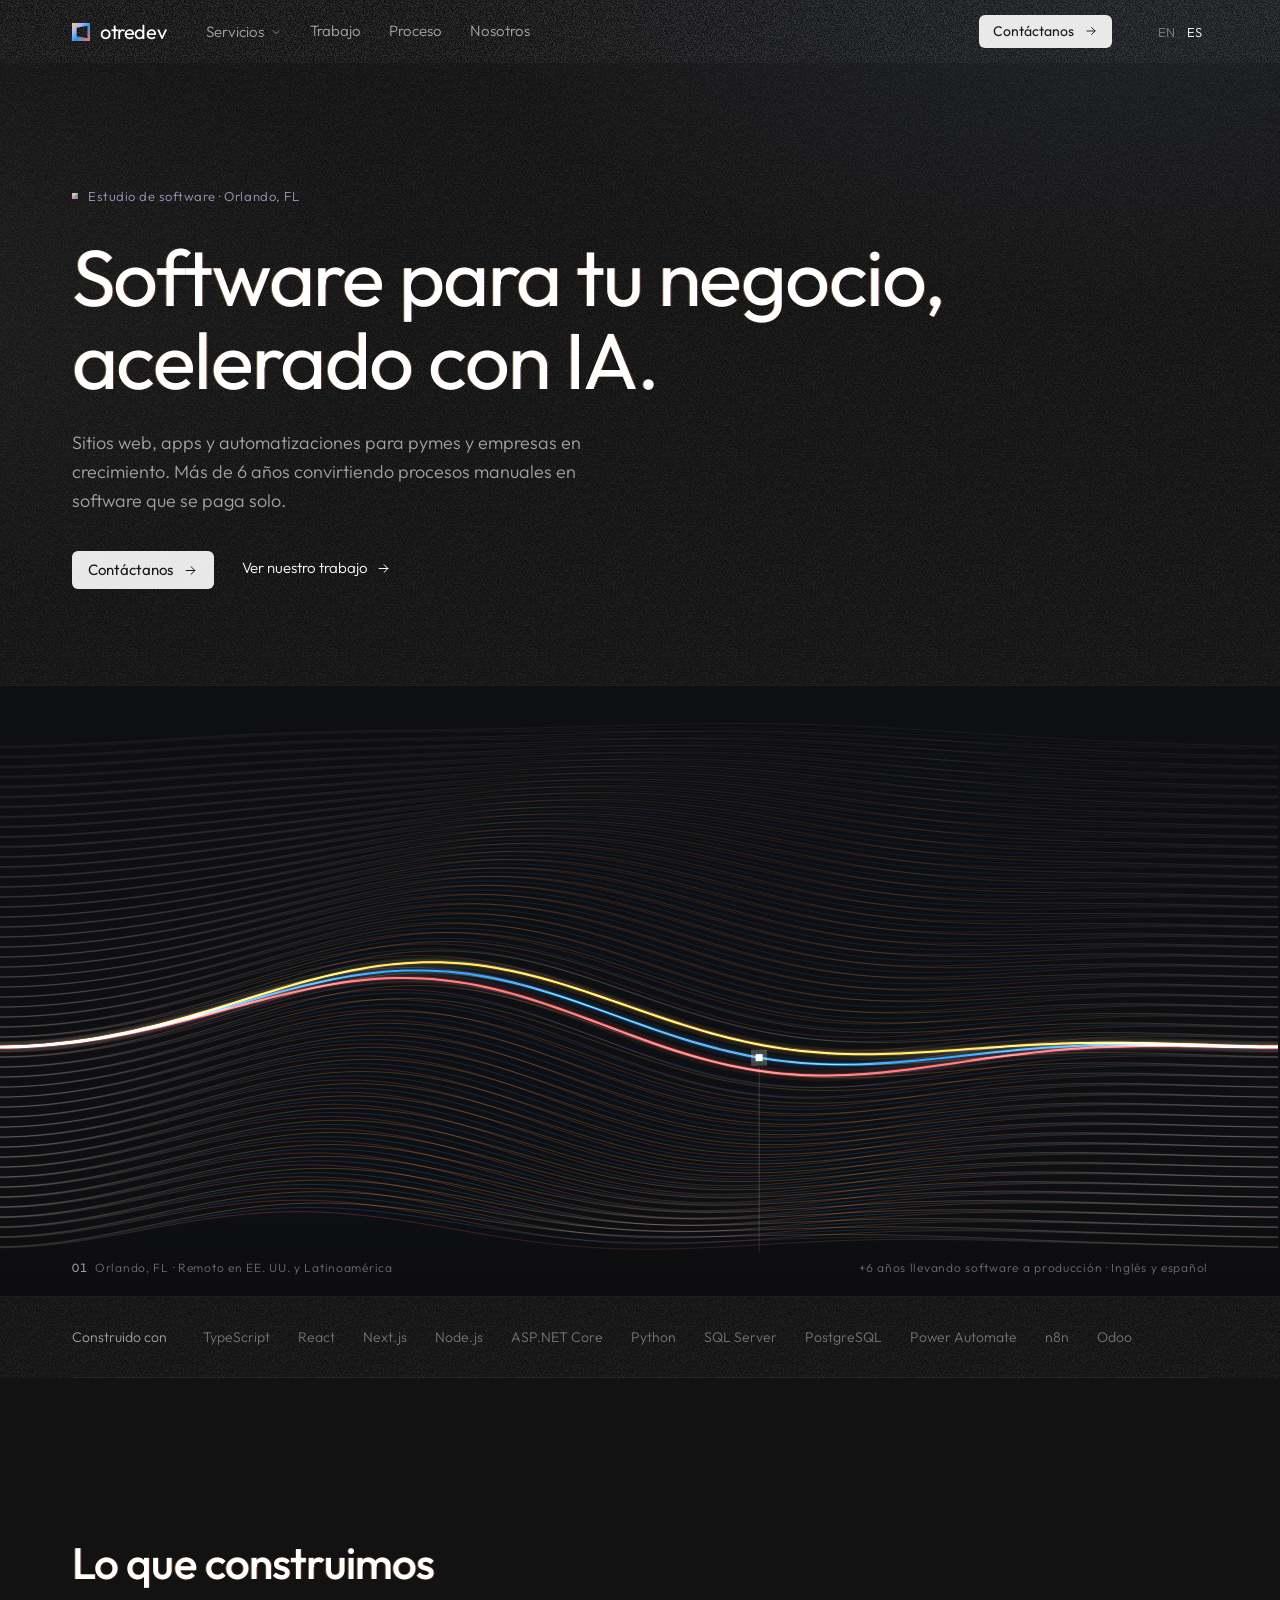
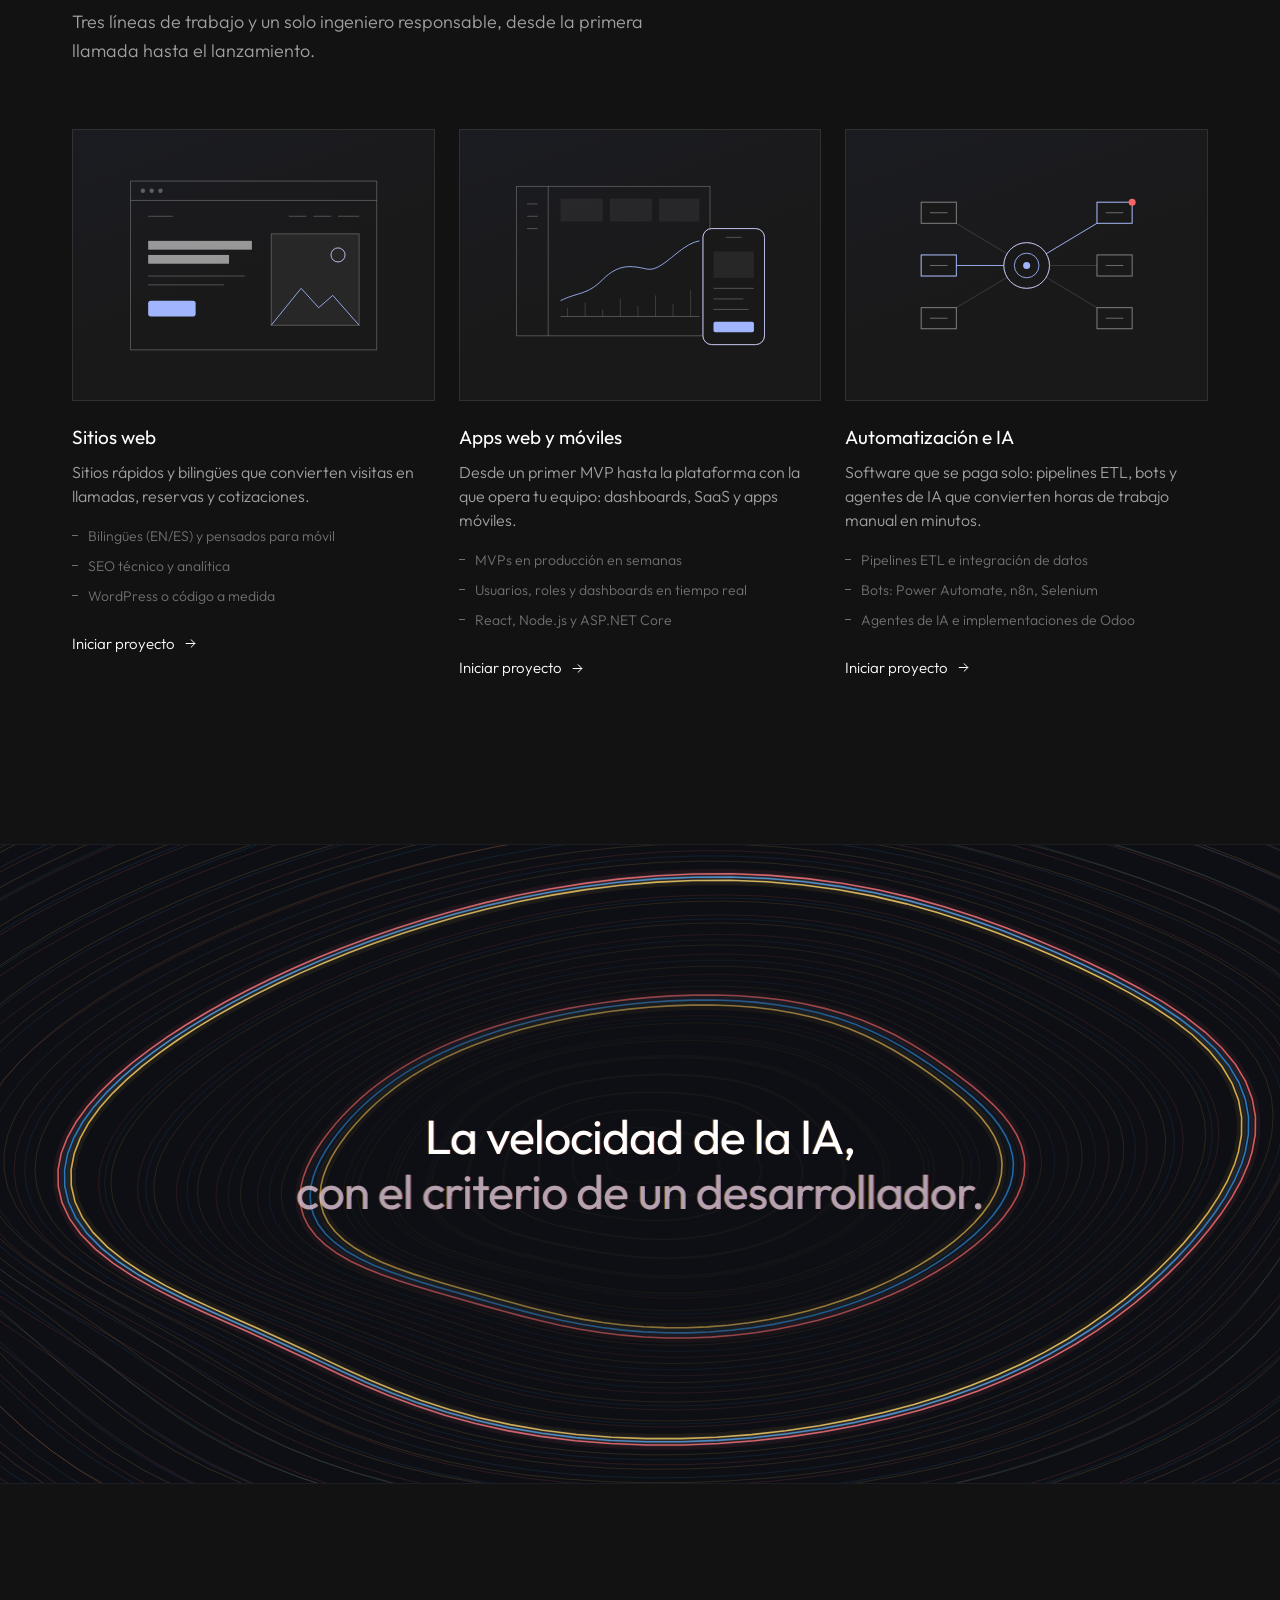
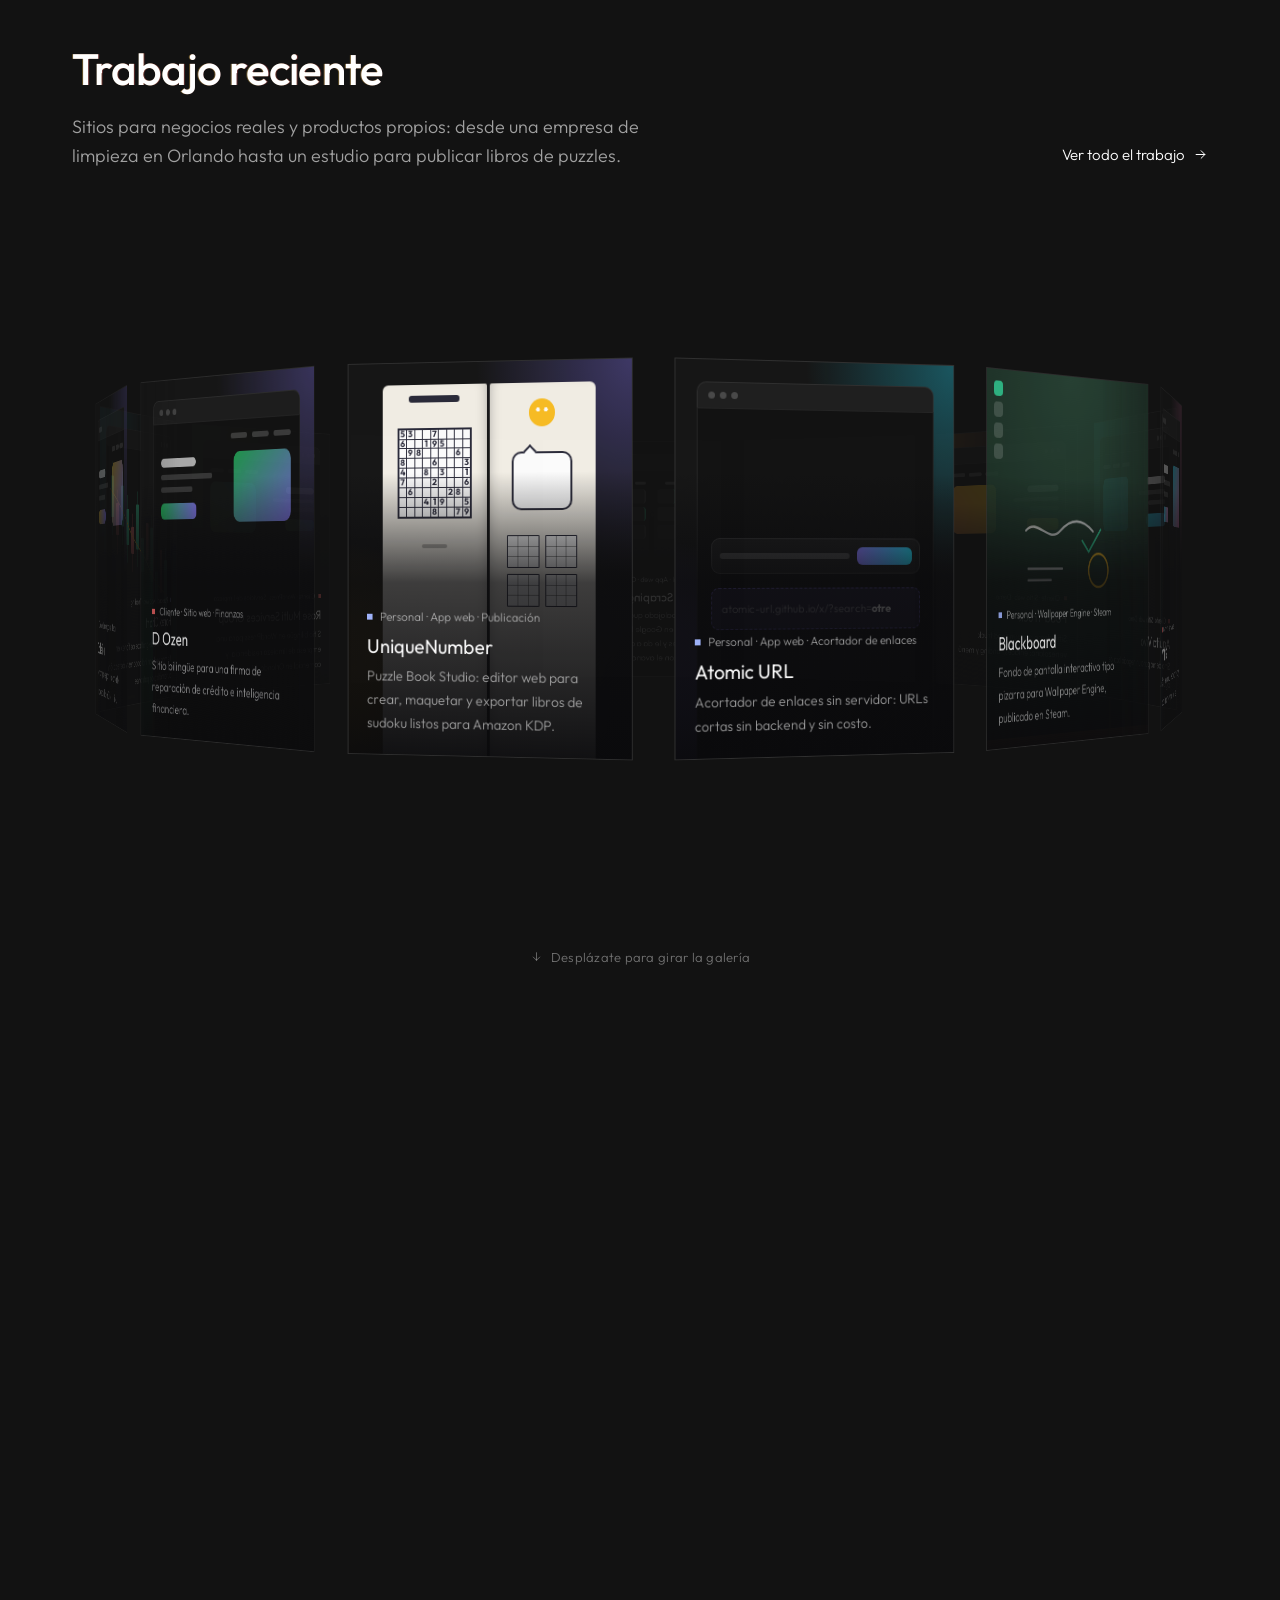
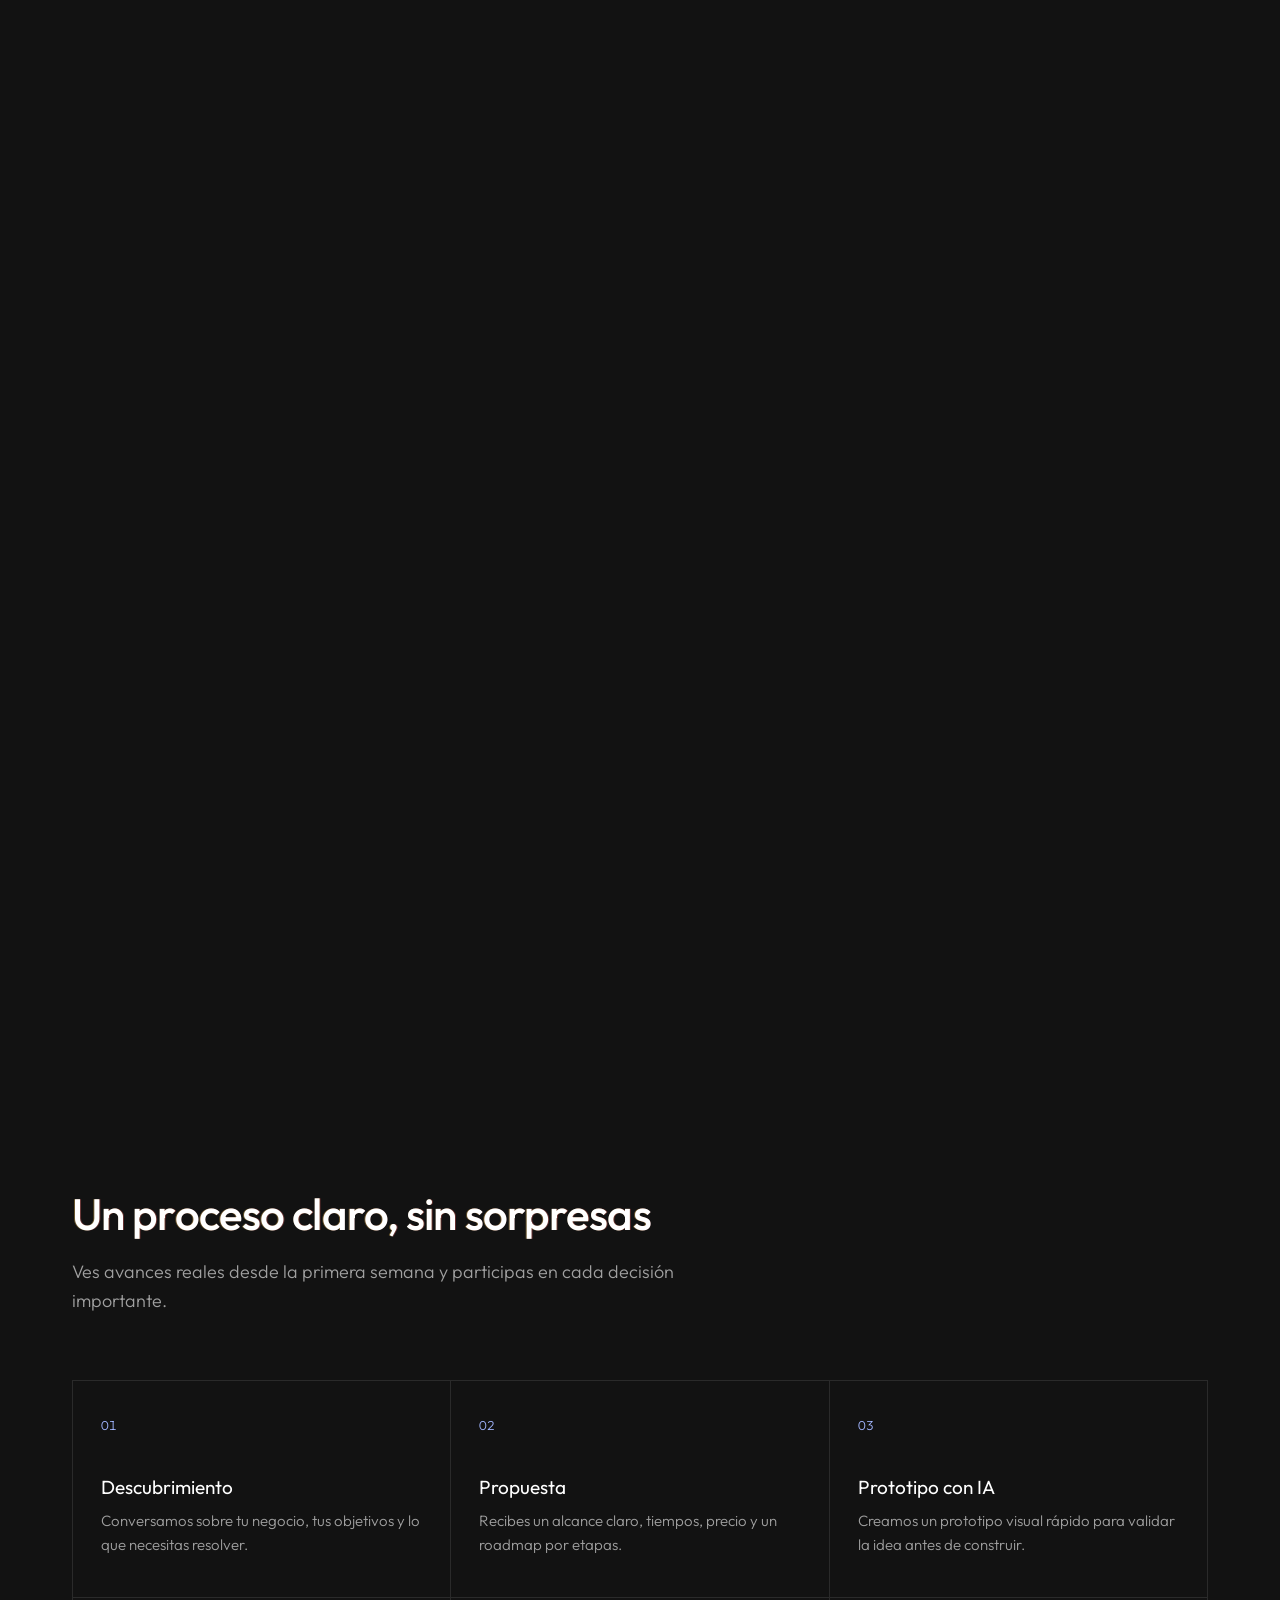
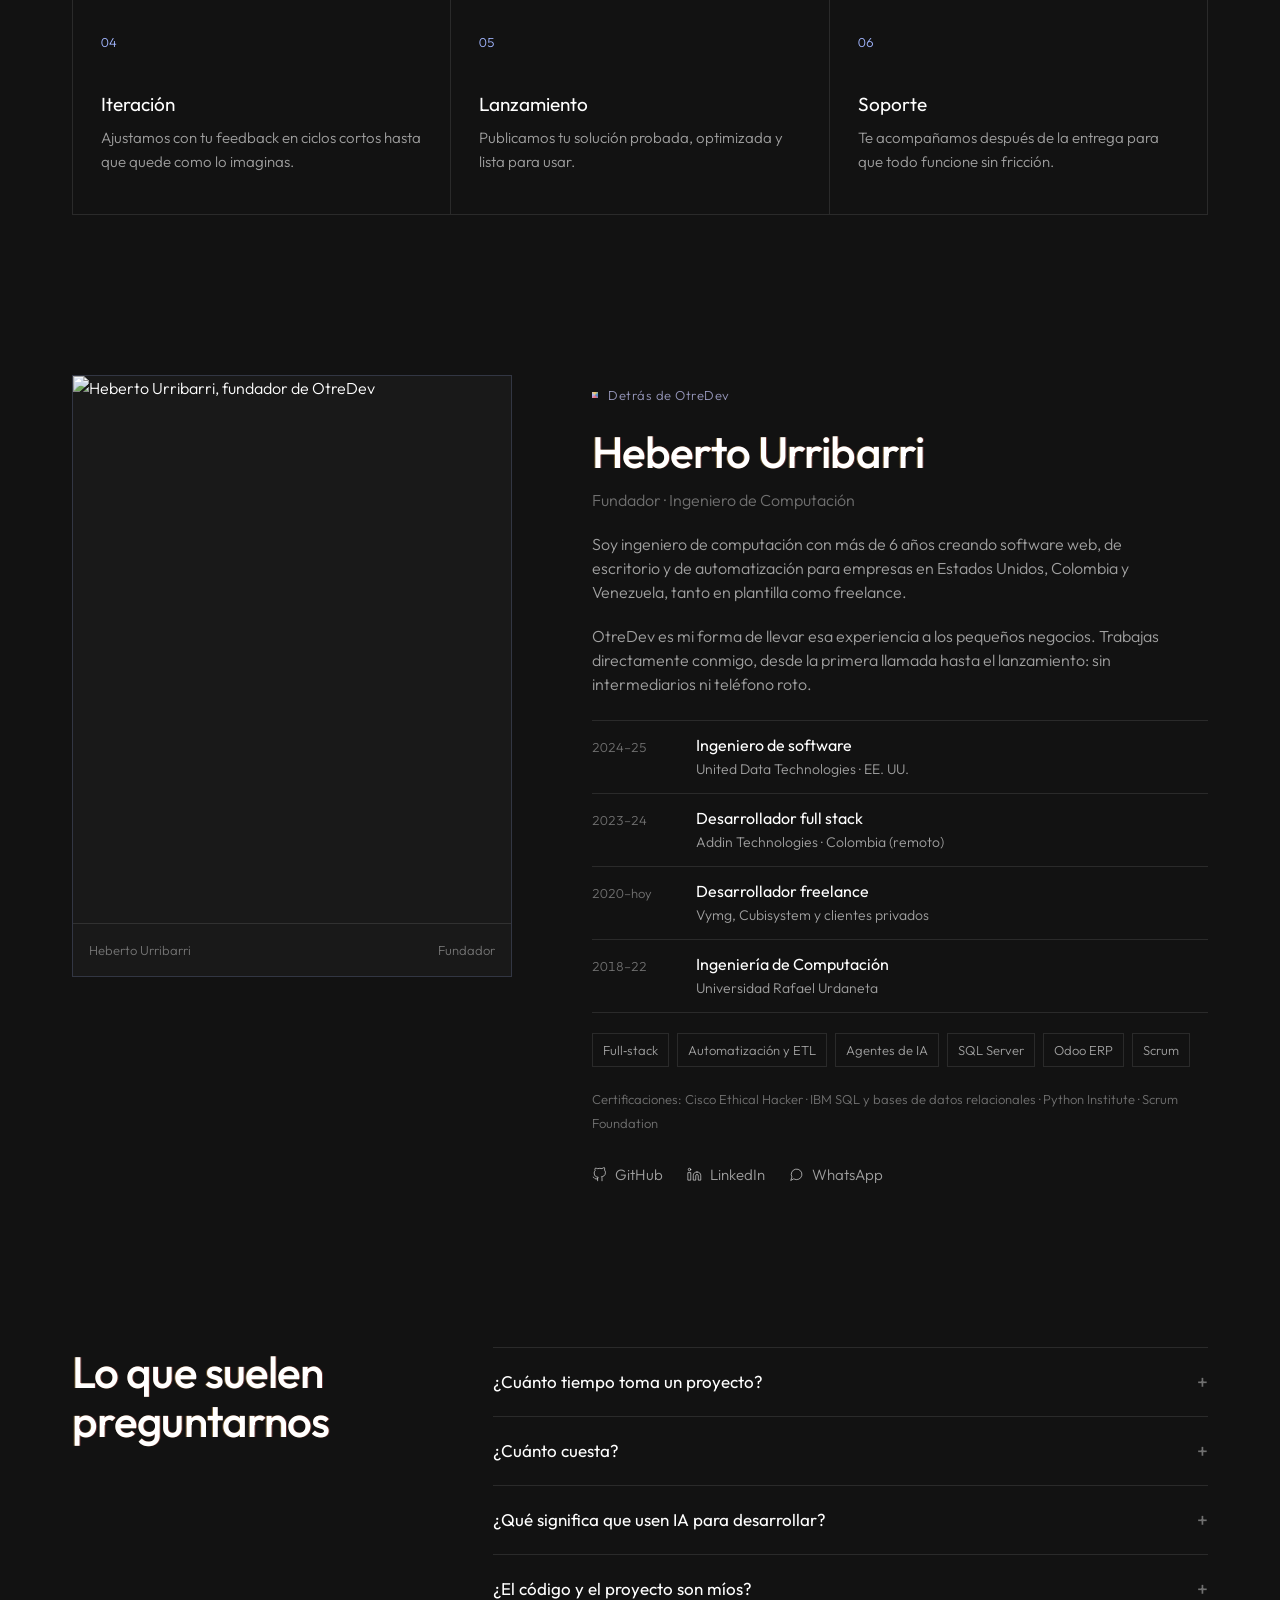
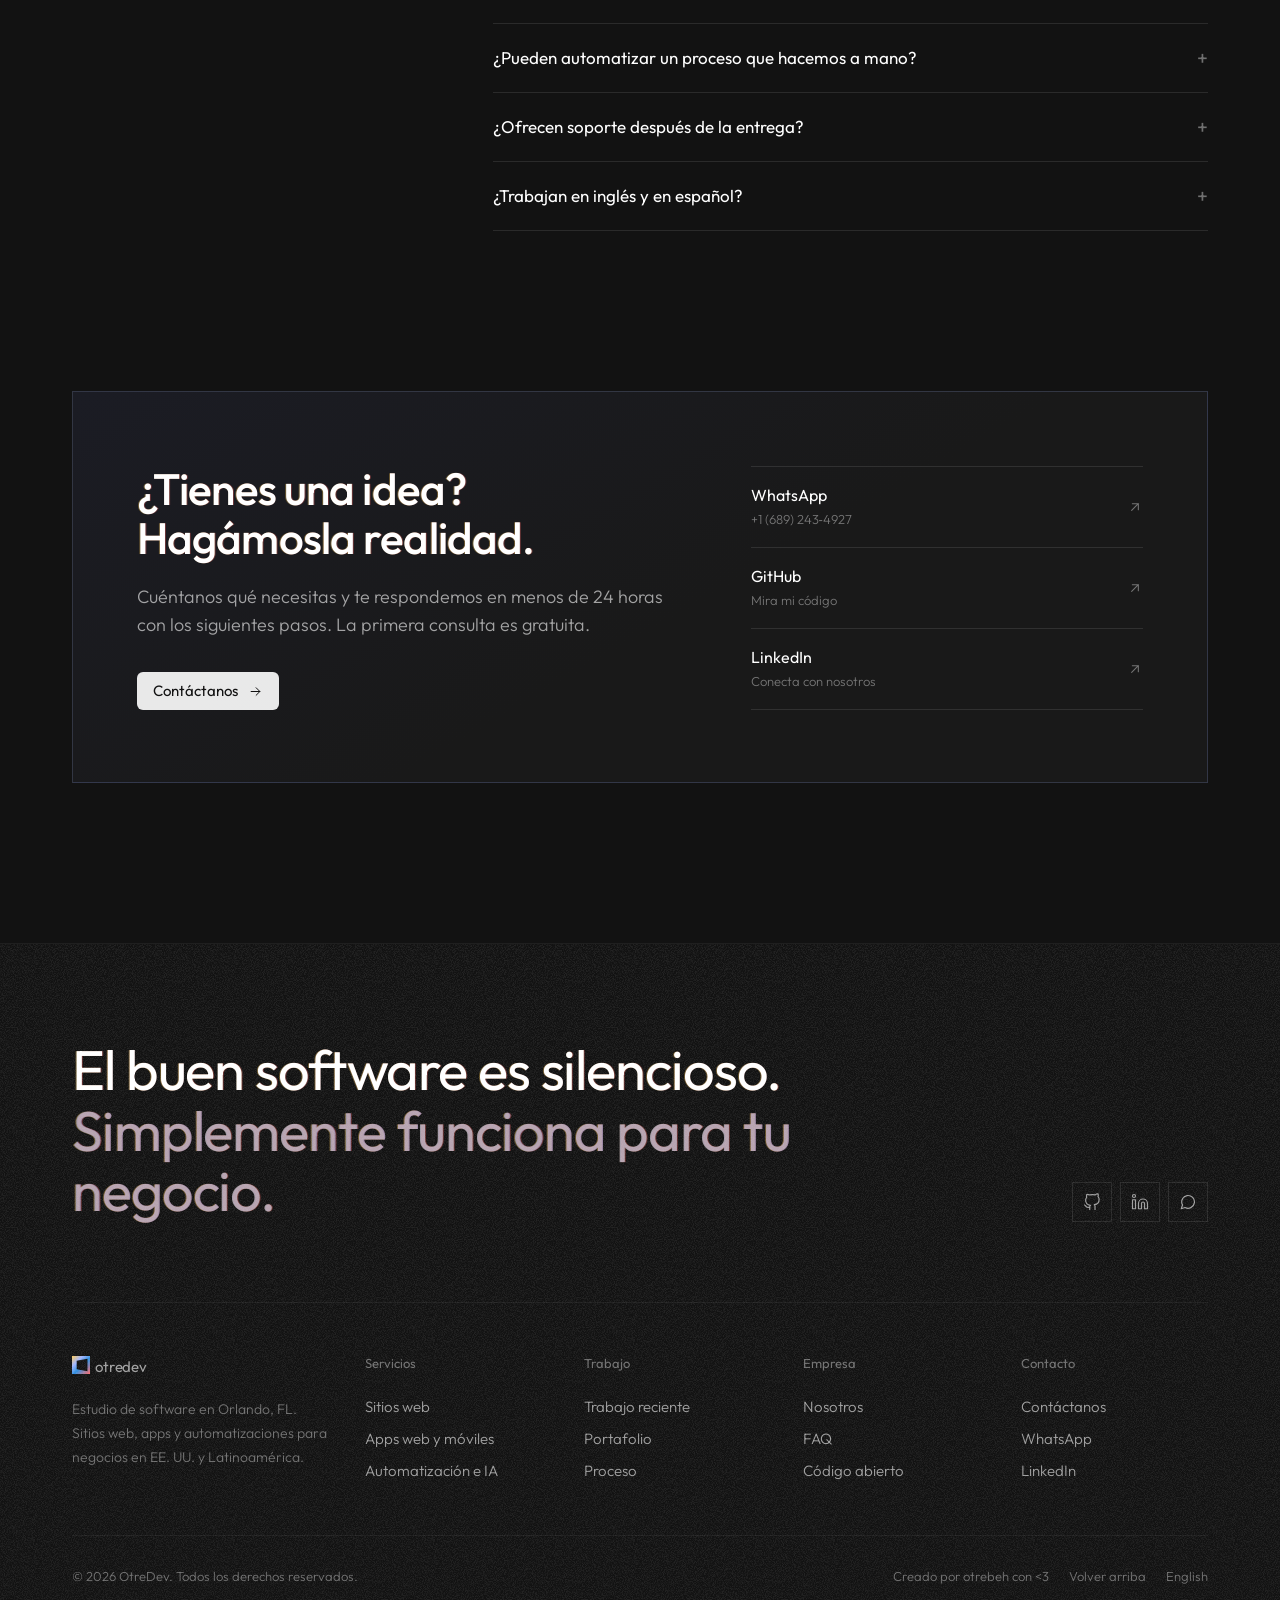
==== commit db5edc55: "Add Leads Scraping project with CRM thumbnail" ====
--- a/es/index.html
+++ b/es/index.html
@@ -252,6 +252,16 @@
           <div class="cg__stage">
             <div class="cg__ring" id="featuredProjects"><!--projects-->
     <div class="cg__card">
+      <button type="button" data-project="leads-scraping" aria-label="Leads Scraping">
+        <div class="cg__media"><div class="mock" style="--c1:#34d399;--c2:#8b7bff" aria-hidden="true"><div class="mock__bar"><i></i><i></i><i></i></div><div class="mock__dash mock__crm"><i class="m-side"></i><div class="m-main"><div class="m-kanban"><div><span class="m-col"></span><i class="m-card hot"></i><i class="m-card"></i><i class="m-card"></i></div><div><span class="m-col"></span><i class="m-card"></i><i class="m-card hot"></i><i class="m-card"></i></div><div><span class="m-col"></span><i class="m-card"></i><i class="m-card"></i><i class="m-card hot"></i></div><div><span class="m-col"></span><i class="m-card"></i><i class="m-card won"></i></div></div></div></div></div></div>
+        <div class="cg__info">
+          <span class="cg__kind cg__kind--personal">Personal · App web · CRM</span>
+          <h3>Leads Scraping</h3>
+          <p>CRM autoalojado que encuentra negocios en Google Maps, los convierte en clientes y le da a cada uno un portal privado con el avance de su proyecto.</p>
+        </div>
+      </button>
+    </div>
+    <div class="cg__card">
       <button type="button" data-project="otrelink" aria-label="Otrelink">
         <div class="cg__media"><div class="mock" style="--c1:#9333ea;--c2:#ec4899" aria-hidden="true"><div class="mock__links"><div class="m-phone"><i class="m-avatar"></i><b></b><span></span><span></span><span></span><span></span></div></div></div><img src="../img/projects/otrelink.jpg" alt="Otrelink · SaaS · Full‑stack" loading="lazy" referrerpolicy="no-referrer" onerror="this.remove()"></div>
         <div class="cg__info">
--- a/styles.css
+++ b/styles.css
@@ -708,6 +708,14 @@
 .m-axis { display: flex; justify-content: space-between; padding-top: 8px; border-top: 1px solid rgba(255, 255, 255, 0.08); margin-top: 6px; }
 .m-axis i { width: 26px; height: 5px; border-radius: 3px; background: rgba(255, 255, 255, 0.15); }
 
+.mock__crm .m-main { padding-bottom: 0; }
+.m-kanban { flex: 1; display: grid; grid-template-columns: repeat(4, 1fr); gap: 8px; }
+.m-kanban > div { display: flex; flex-direction: column; gap: 6px; padding: 7px 6px 0; border-radius: 7px 7px 0 0; background: rgba(255, 255, 255, 0.03); }
+.m-kanban .m-col { height: 5px; width: 60%; border-radius: 3px; background: rgba(255, 255, 255, 0.3); margin-bottom: 2px; }
+.m-kanban .m-card { height: 24px; border-radius: 5px; background: rgba(255, 255, 255, 0.07); border-left: 2px solid rgba(255, 255, 255, 0.18); }
+.m-kanban .m-card.hot { border-left-color: var(--c1); }
+.m-kanban .m-card.won { border-left-color: var(--c2); background: color-mix(in srgb, var(--c2) 18%, transparent); }
+
 .mock__number { display: flex; flex-direction: column; align-items: center; justify-content: center; gap: 4px; }
 .mock__number strong {
   font-family: var(--font-display); font-size: clamp(1.8rem, 4vw, 2.6rem); font-weight: 800; letter-spacing: -0.02em;
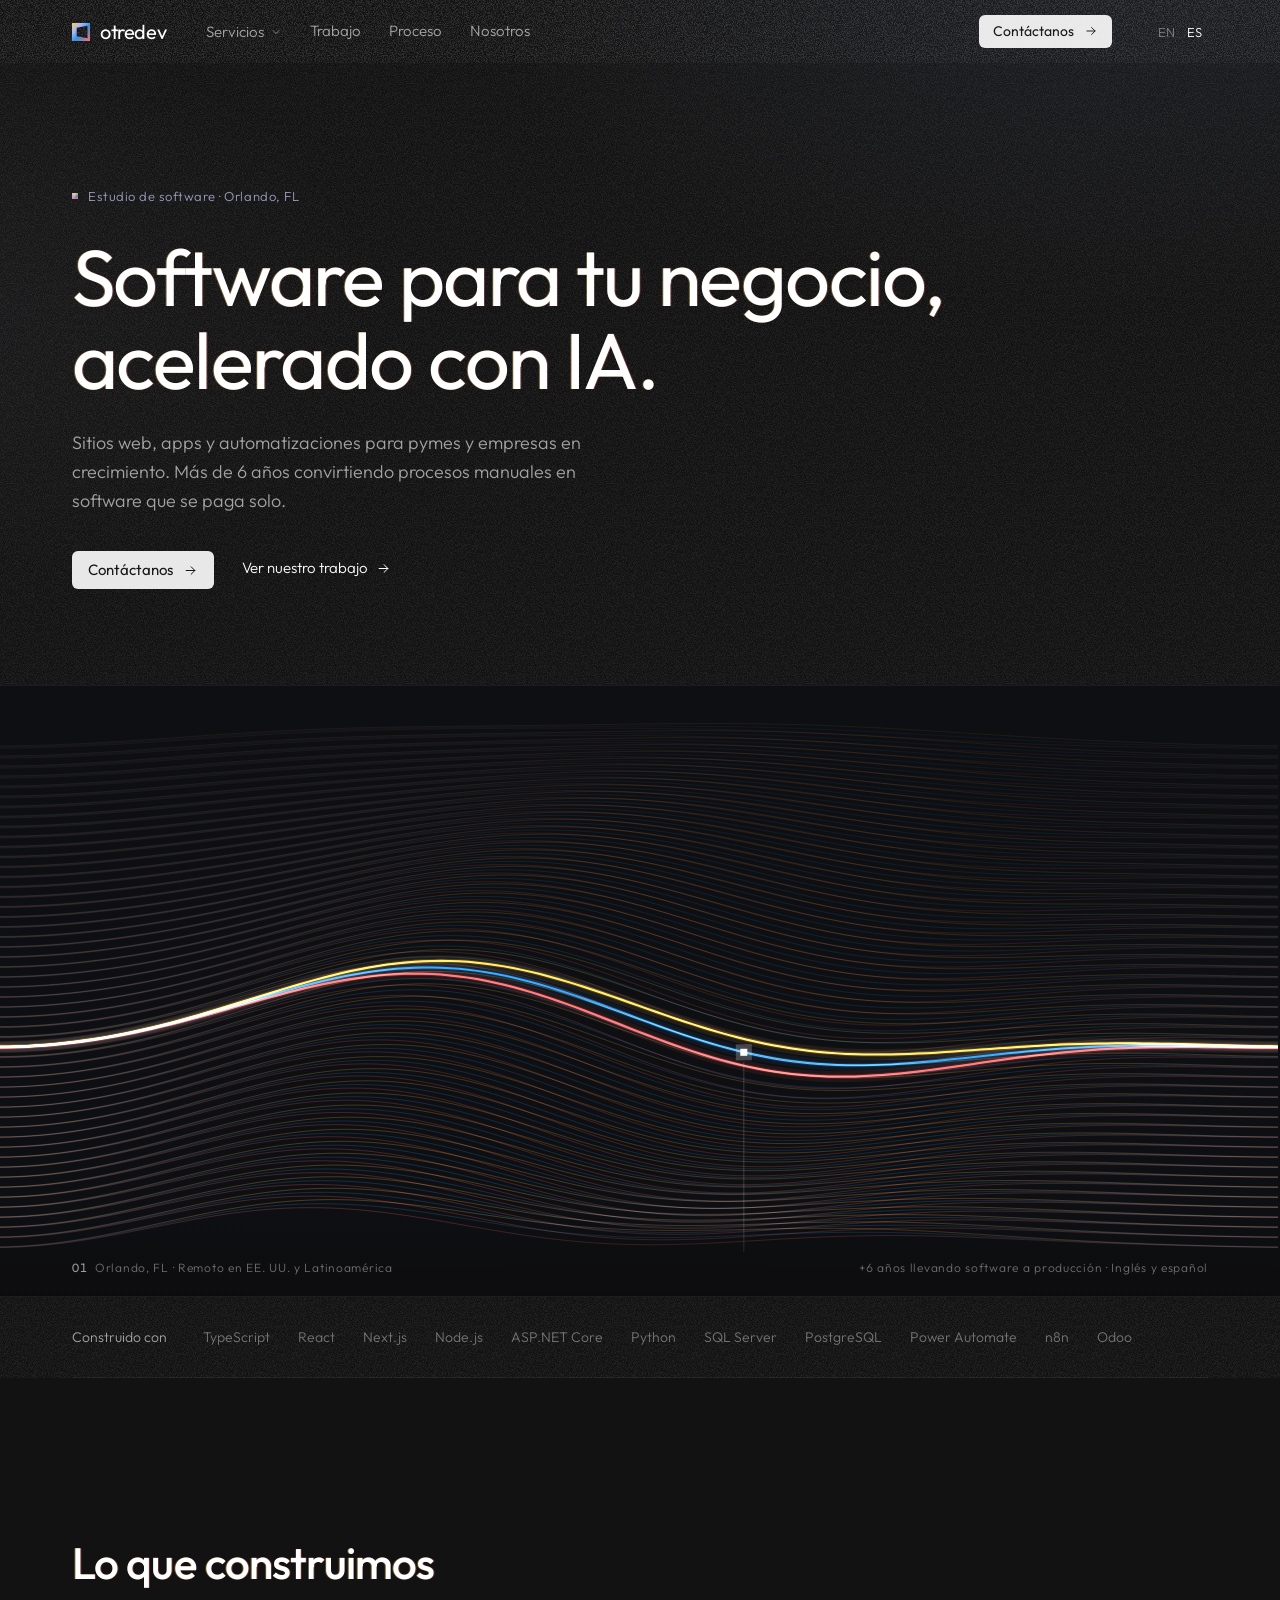
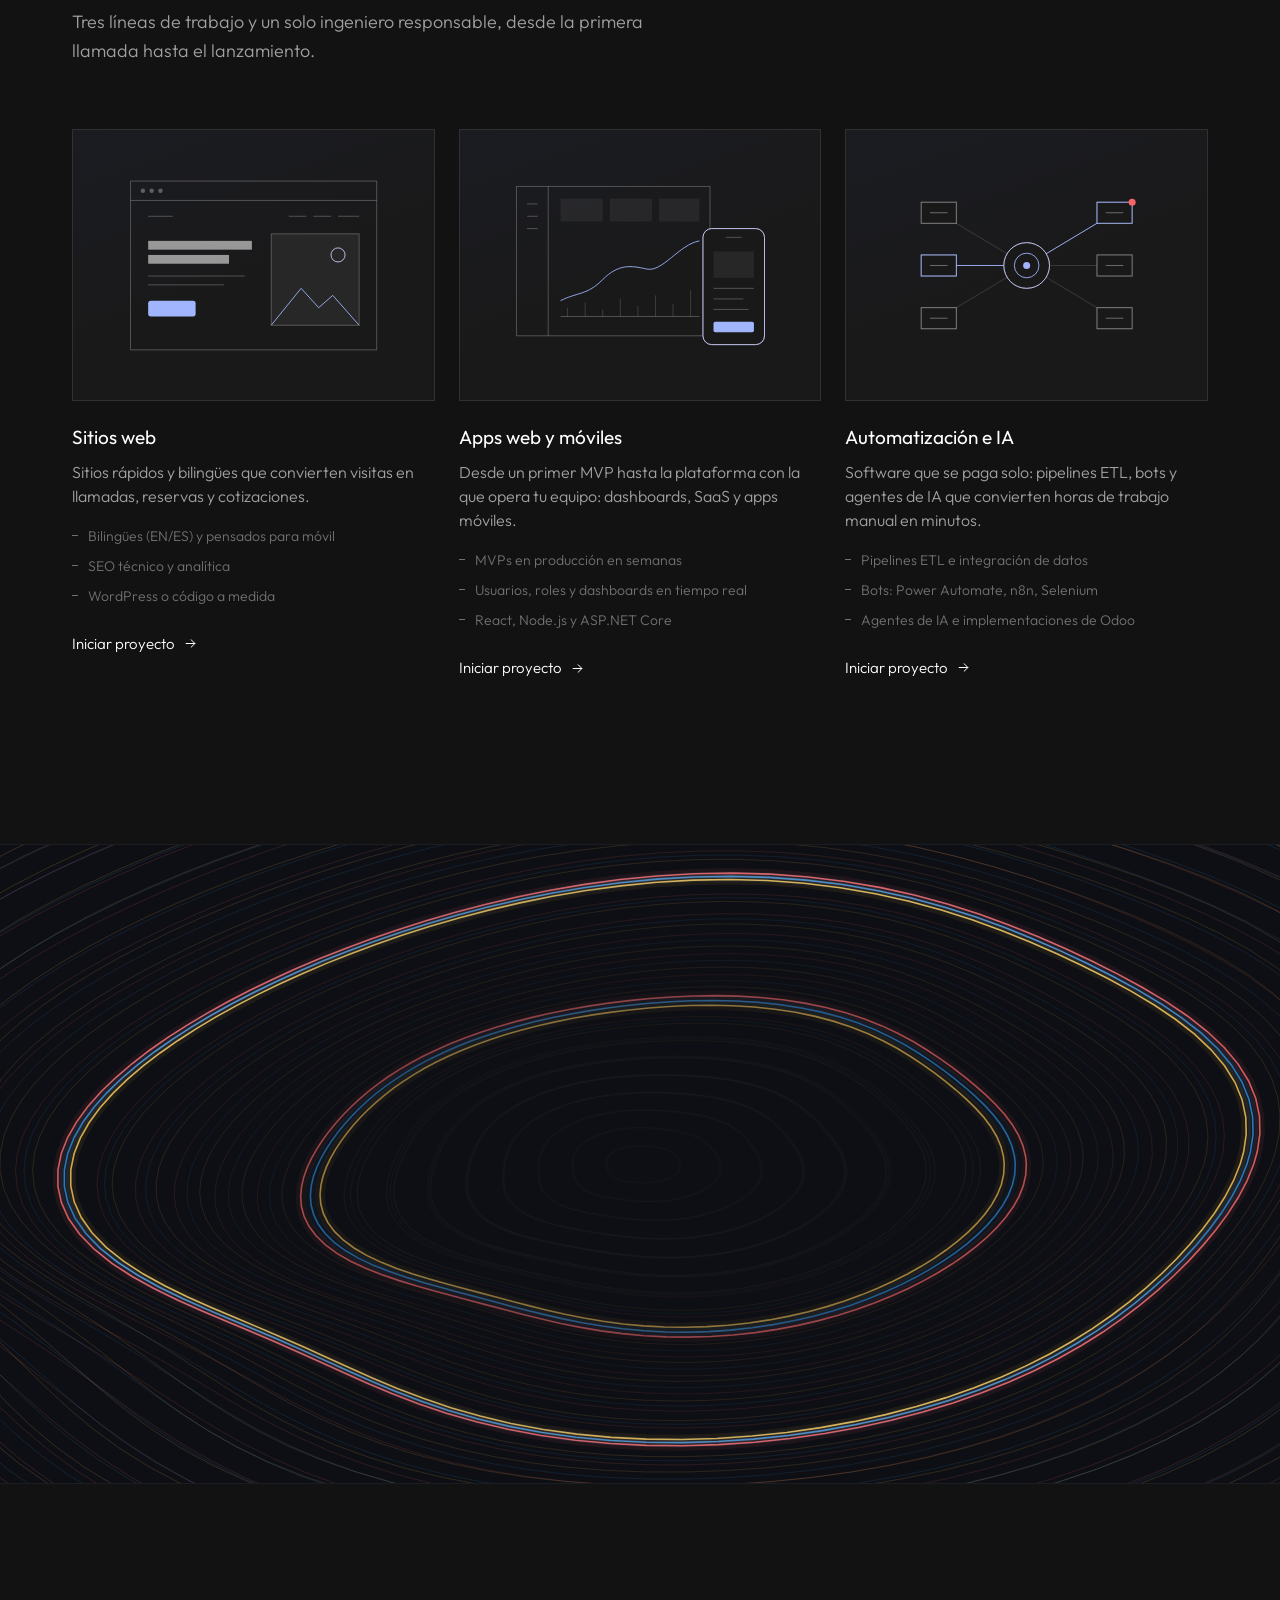
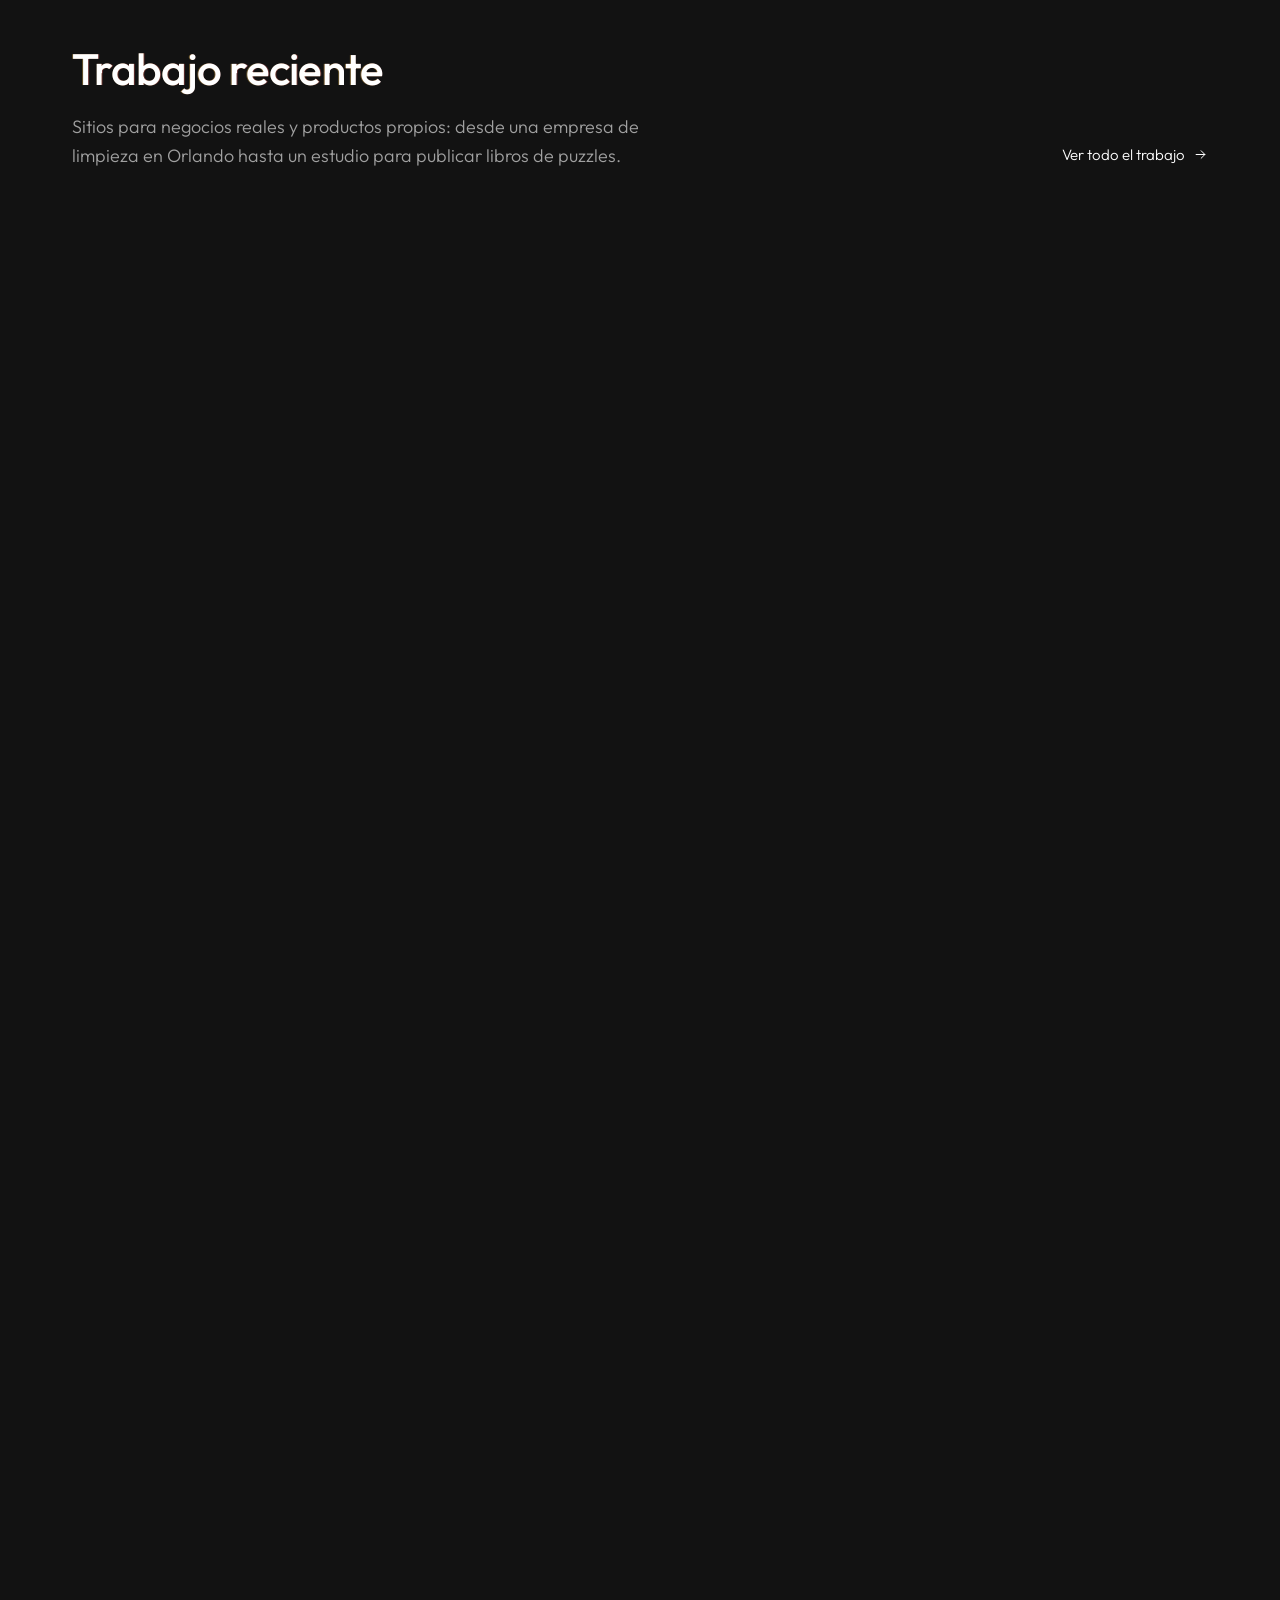
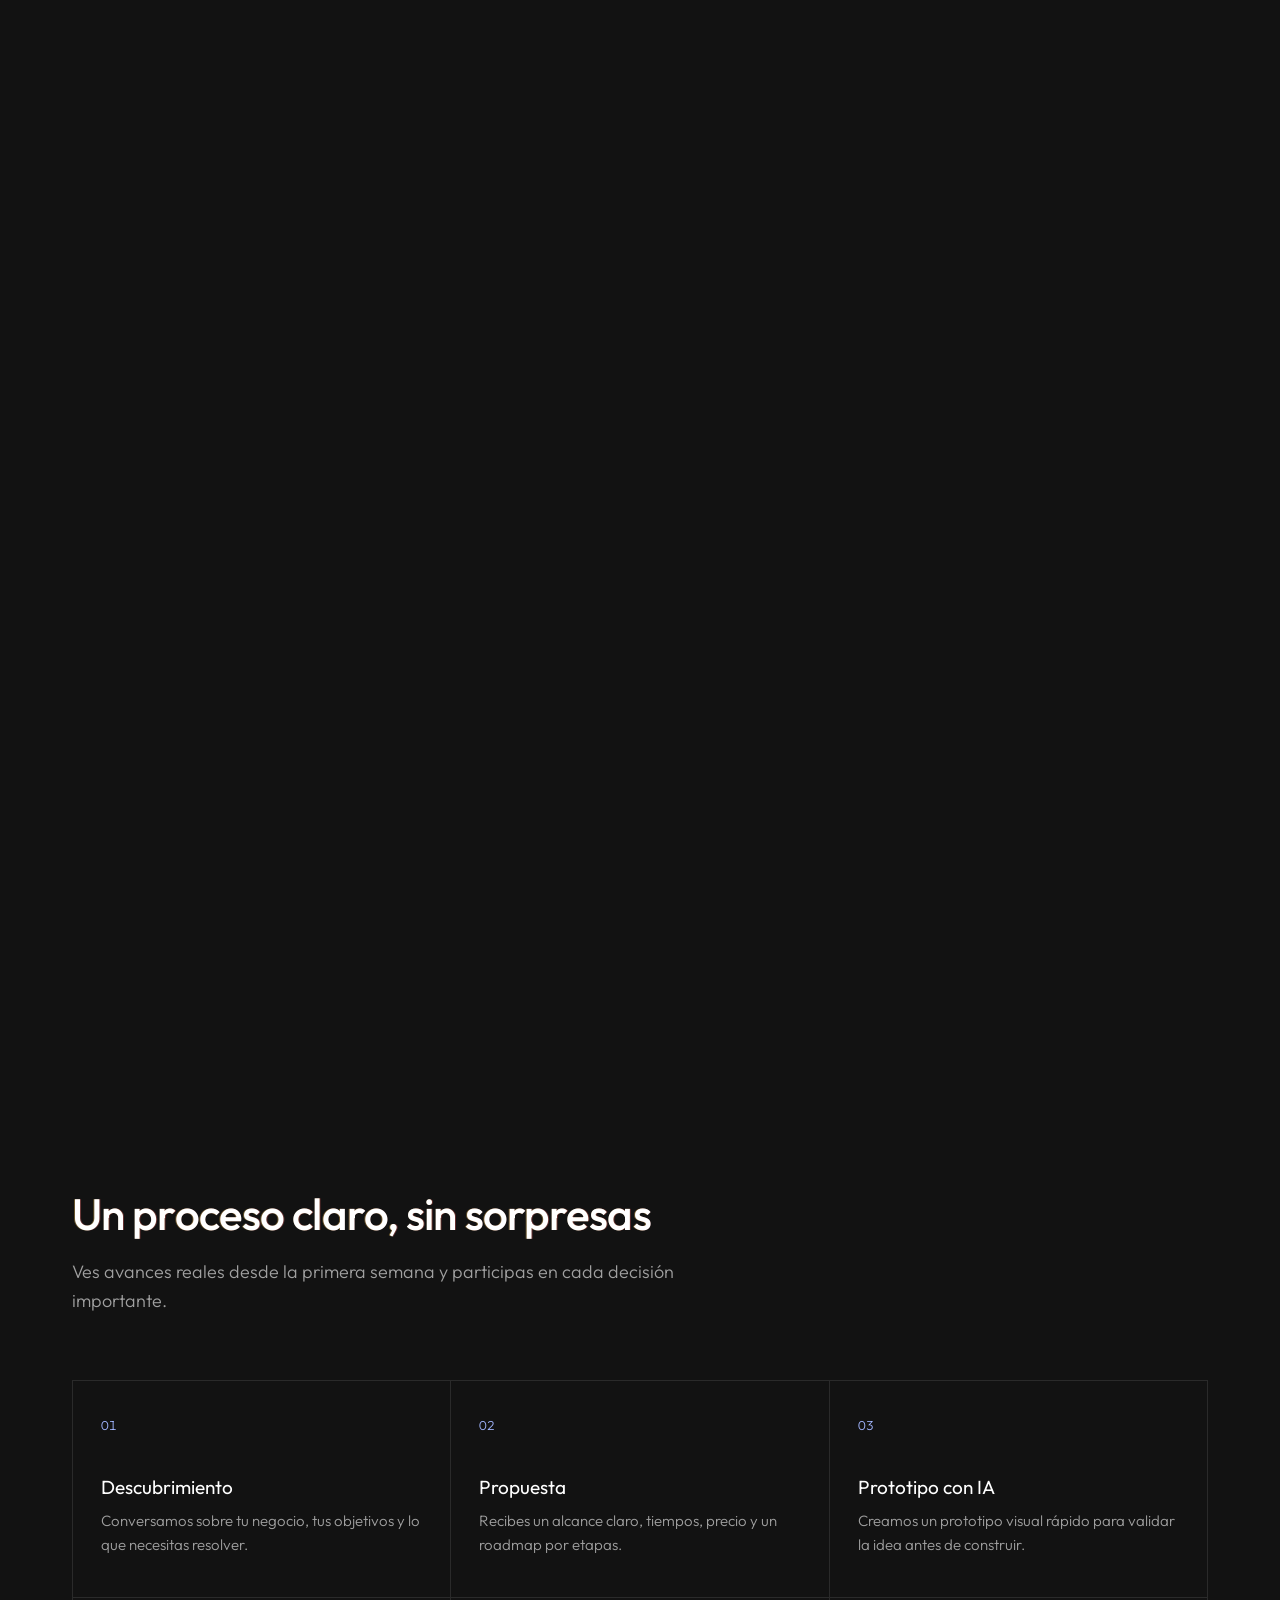
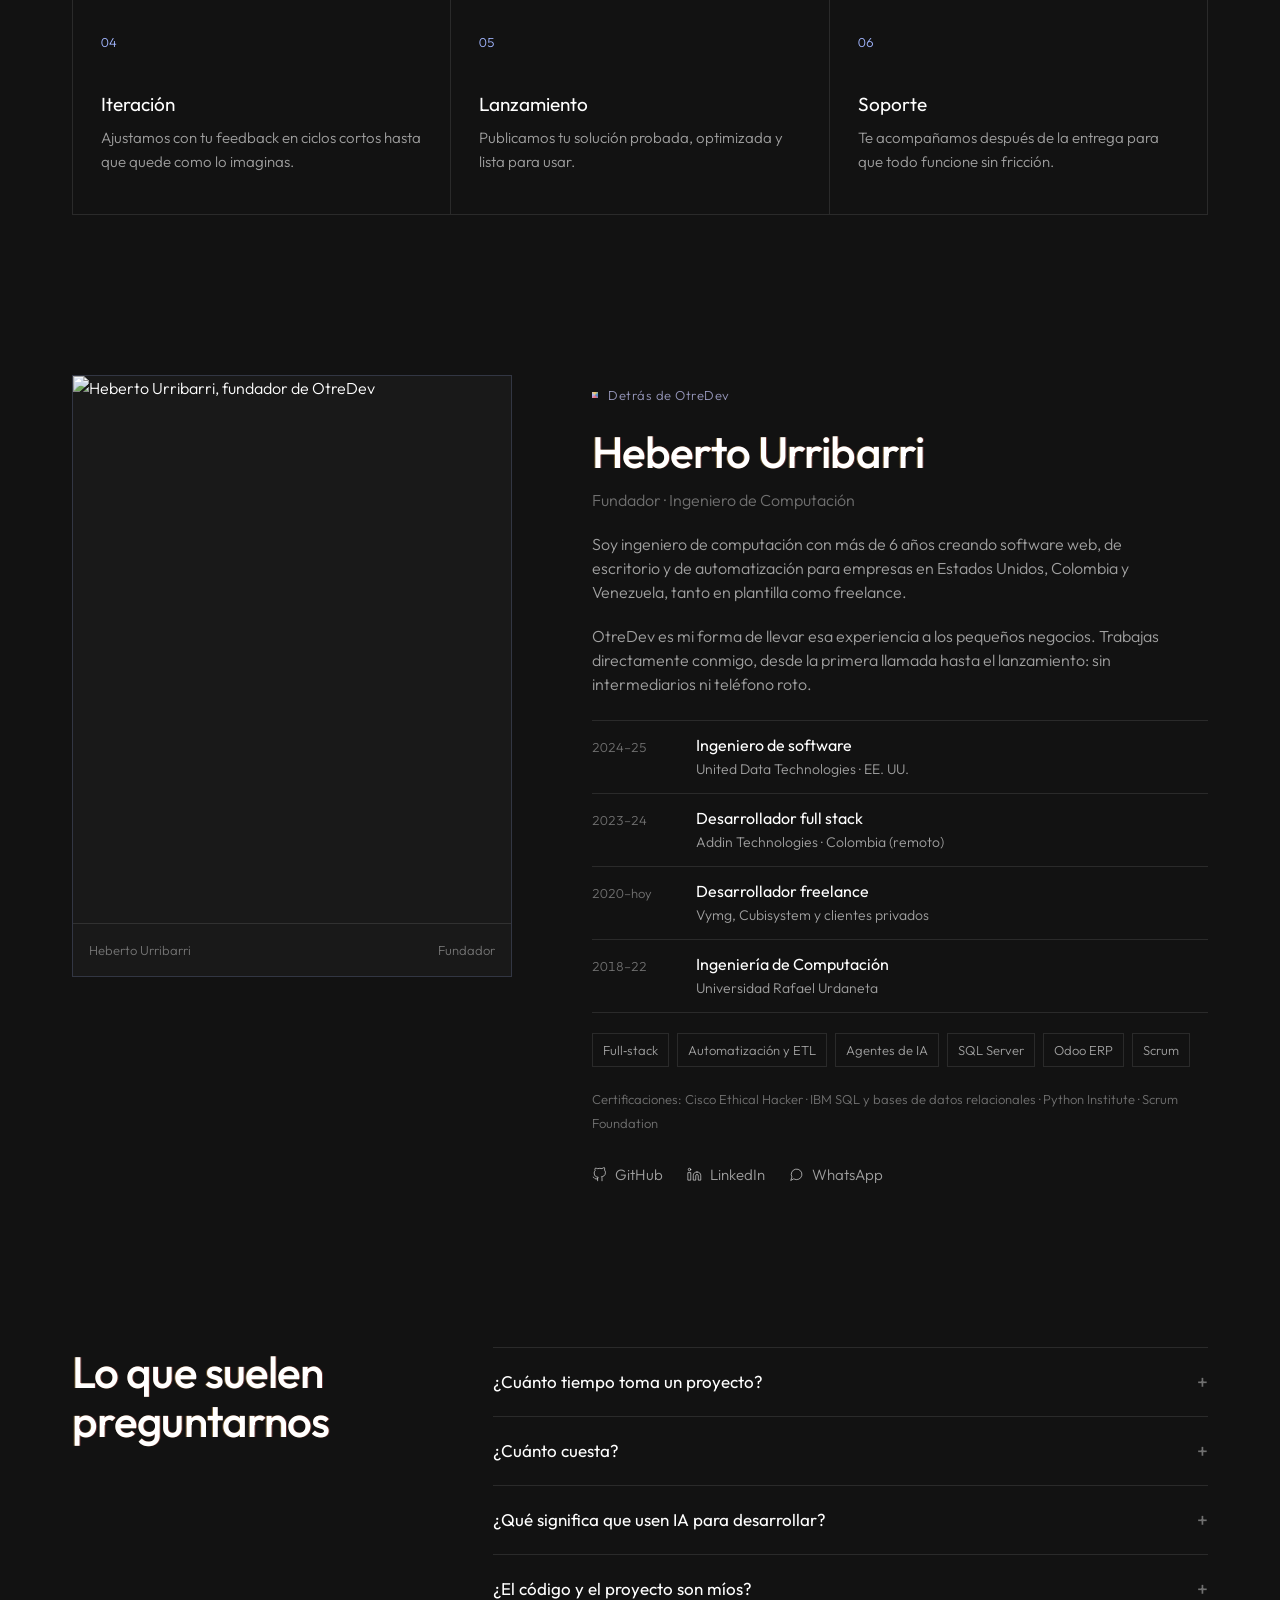
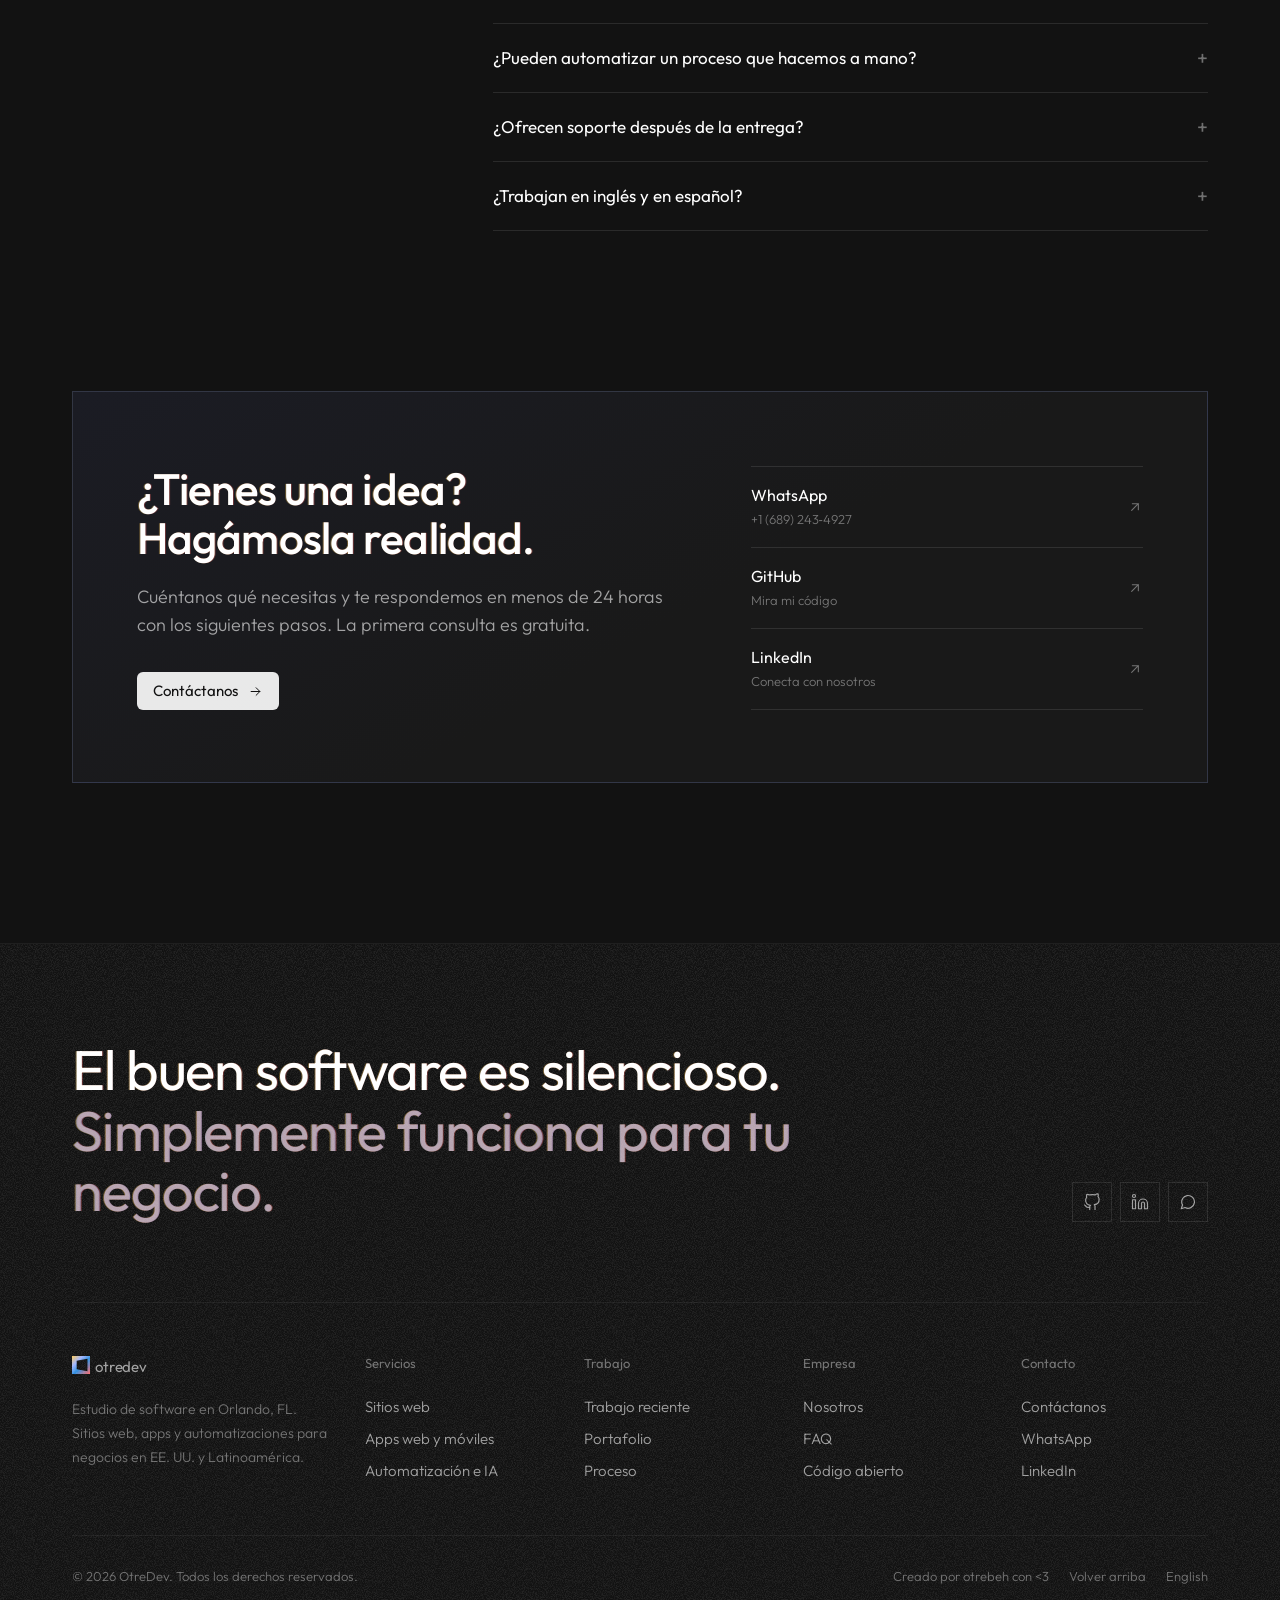
==== commit c729b8fa: "Add ChatNote project with chat thumbnail" ====
--- a/es/index.html
+++ b/es/index.html
@@ -262,6 +262,16 @@
       </button>
     </div>
     <div class="cg__card">
+      <button type="button" data-project="chatnote" aria-label="ChatNote">
+        <div class="cg__media"><div class="mock" style="--c1:#25d366;--c2:#8b7bff" aria-hidden="true"><div class="mock__chat"><div class="m-win"><span class="m-head"></span><i class="m-msg"></i><i class="m-msg out"></i><i class="m-msg task"></i><i class="m-msg task done"></i><i class="m-msg out short"></i><span class="m-type"></span></div></div></div></div>
+        <div class="cg__info">
+          <span class="cg__kind cg__kind--personal">Personal · PWA · Notas y tareas</span>
+          <h3>ChatNote</h3>
+          <p>App de notas y tareas con forma de chat, inspirada en WhatsApp, con chats compartidos, recordatorios push e IA que transcribe notas de voz y lee fotos.</p>
+        </div>
+      </button>
+    </div>
+    <div class="cg__card">
       <button type="button" data-project="otrelink" aria-label="Otrelink">
         <div class="cg__media"><div class="mock" style="--c1:#9333ea;--c2:#ec4899" aria-hidden="true"><div class="mock__links"><div class="m-phone"><i class="m-avatar"></i><b></b><span></span><span></span><span></span><span></span></div></div></div><img src="../img/projects/otrelink.jpg" alt="Otrelink · SaaS · Full‑stack" loading="lazy" referrerpolicy="no-referrer" onerror="this.remove()"></div>
         <div class="cg__info">
--- a/styles.css
+++ b/styles.css
@@ -716,6 +716,20 @@
 .m-kanban .m-card.hot { border-left-color: var(--c1); }
 .m-kanban .m-card.won { border-left-color: var(--c2); background: color-mix(in srgb, var(--c2) 18%, transparent); }
 
+.mock__chat { flex: 1; display: flex; justify-content: center; }
+.mock__chat .m-win {
+  width: 64%; max-width: 320px; display: flex; flex-direction: column; gap: 7px; padding: 12px 12px 0;
+  background: #121212; border: 1px solid rgba(255, 255, 255, 0.08); border-bottom: 0; border-radius: 16px 16px 0 0;
+}
+.mock__chat .m-head { height: 14px; border-radius: 7px; background: rgba(255, 255, 255, 0.08); margin-bottom: 4px; }
+.mock__chat .m-msg { height: 20px; width: 62%; border-radius: 9px 9px 9px 3px; background: rgba(255, 255, 255, 0.08); flex-shrink: 0; }
+.mock__chat .m-msg.out { align-self: flex-end; width: 50%; border-radius: 9px 9px 3px 9px; background: color-mix(in srgb, var(--c1) 40%, #1f1f1f); }
+.mock__chat .m-msg.short { width: 32%; }
+.mock__chat .m-msg.task { width: 72%; position: relative; }
+.mock__chat .m-msg.task::before { content: ""; position: absolute; left: 7px; top: 6px; width: 8px; height: 8px; border-radius: 2px; border: 1.5px solid var(--c2); }
+.mock__chat .m-msg.task.done::before { background: var(--c2); }
+.mock__chat .m-type { margin-top: auto; height: 18px; border-radius: 9px; background: rgba(255, 255, 255, 0.05); border: 1px solid rgba(255, 255, 255, 0.1); margin-bottom: 10px; flex-shrink: 0; }
+
 .mock__number { display: flex; flex-direction: column; align-items: center; justify-content: center; gap: 4px; }
 .mock__number strong {
   font-family: var(--font-display); font-size: clamp(1.8rem, 4vw, 2.6rem); font-weight: 800; letter-spacing: -0.02em;
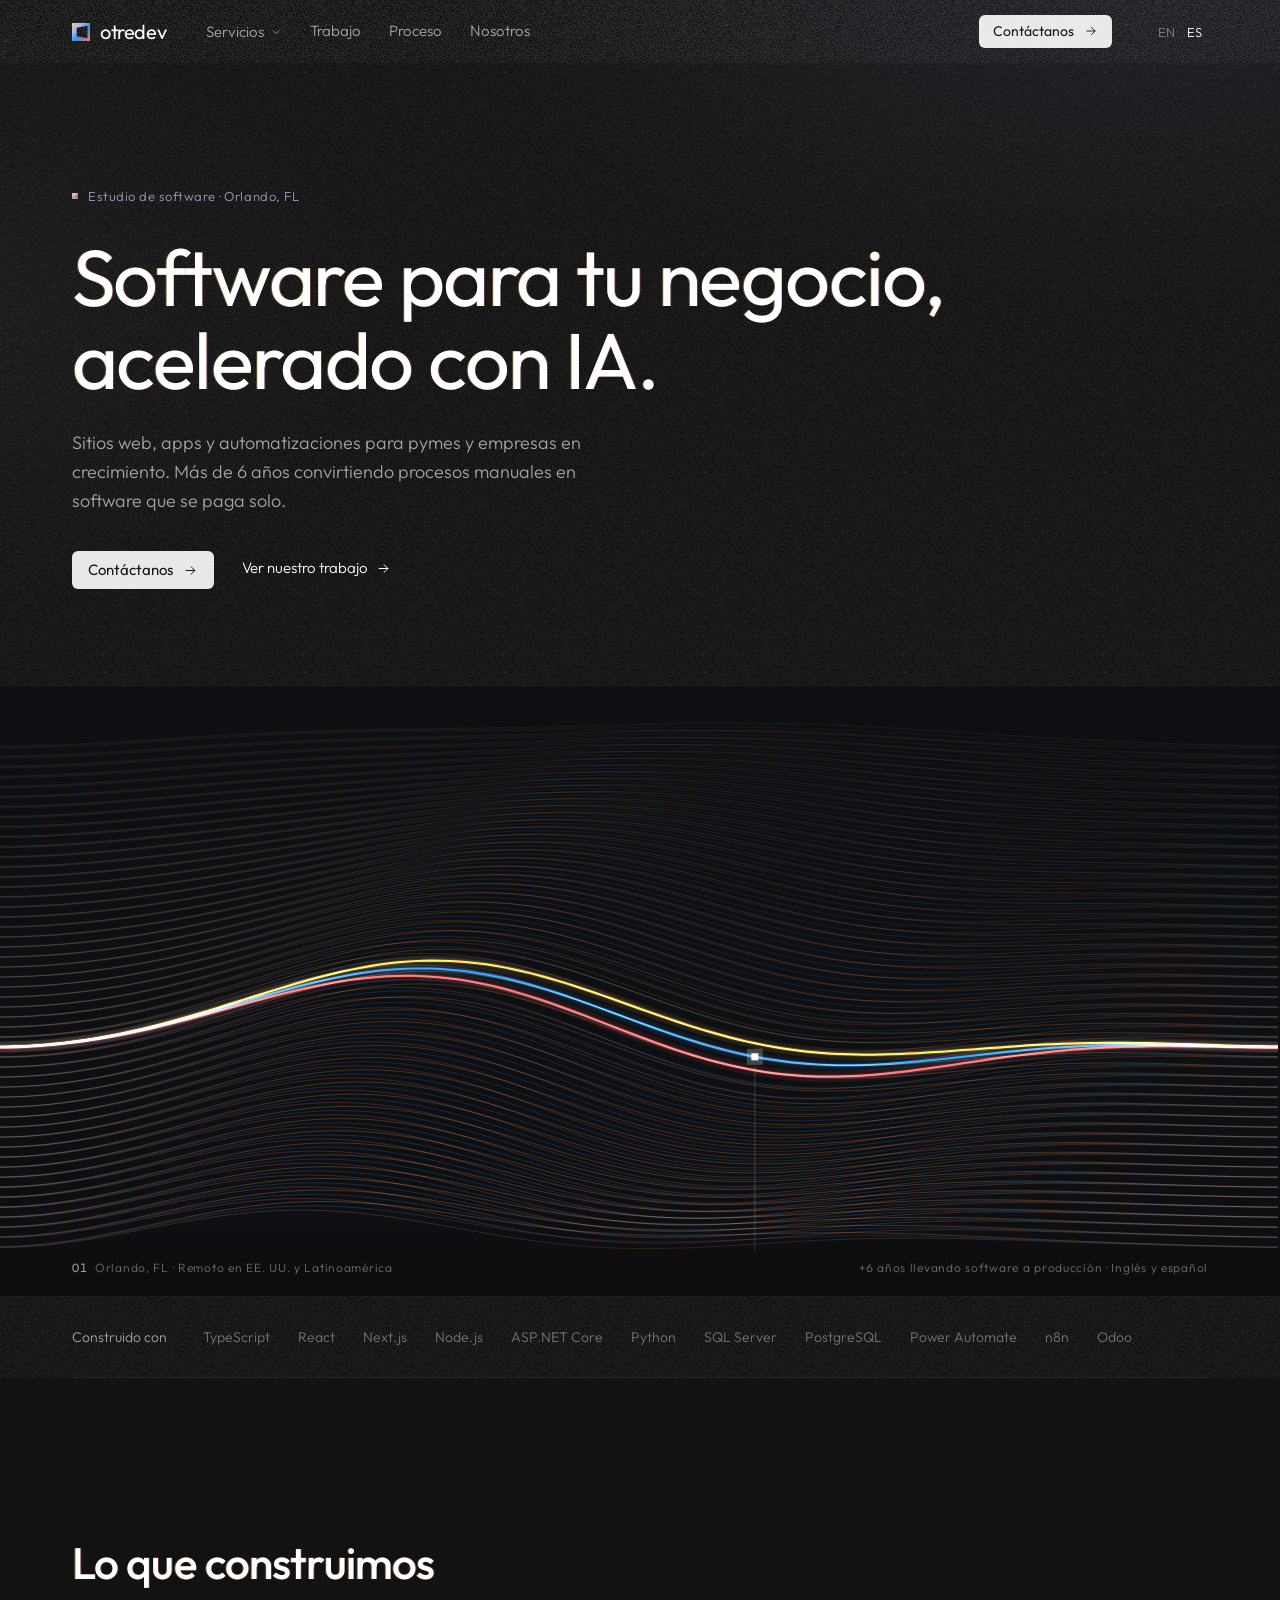
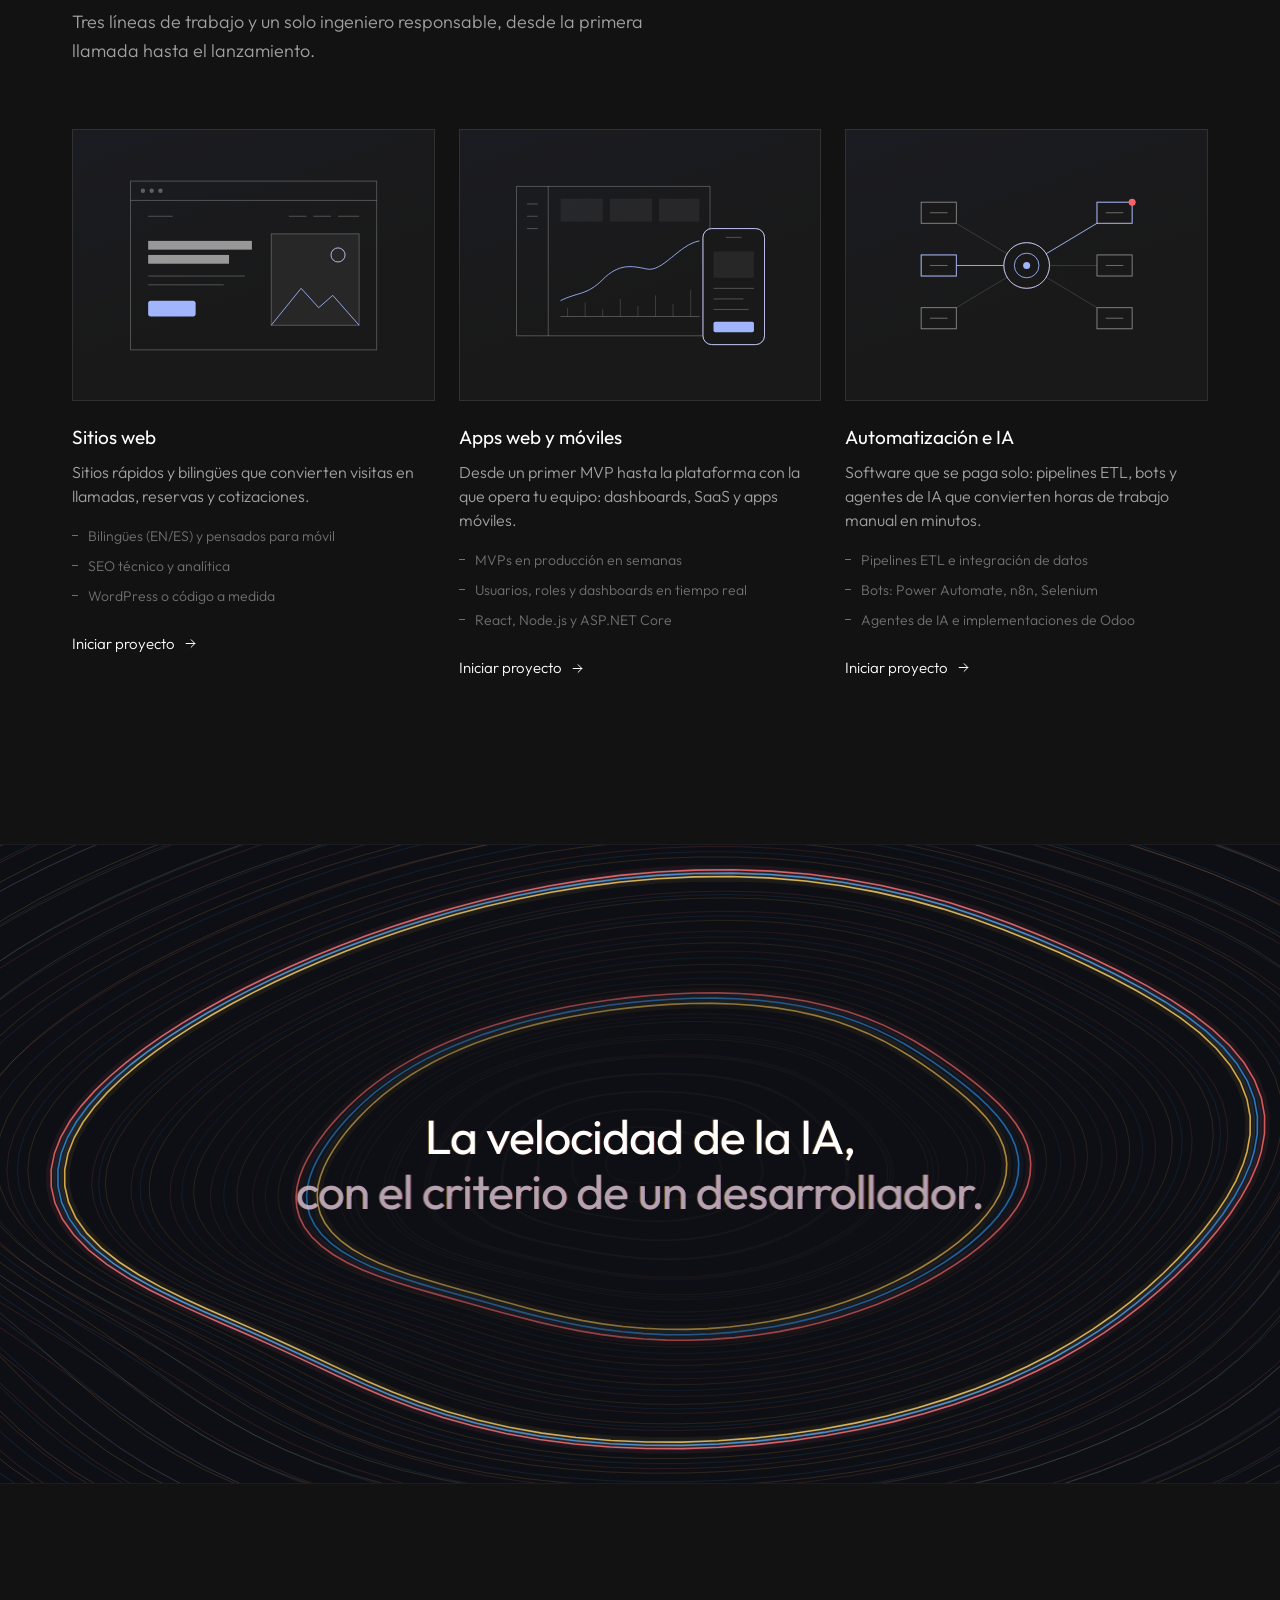
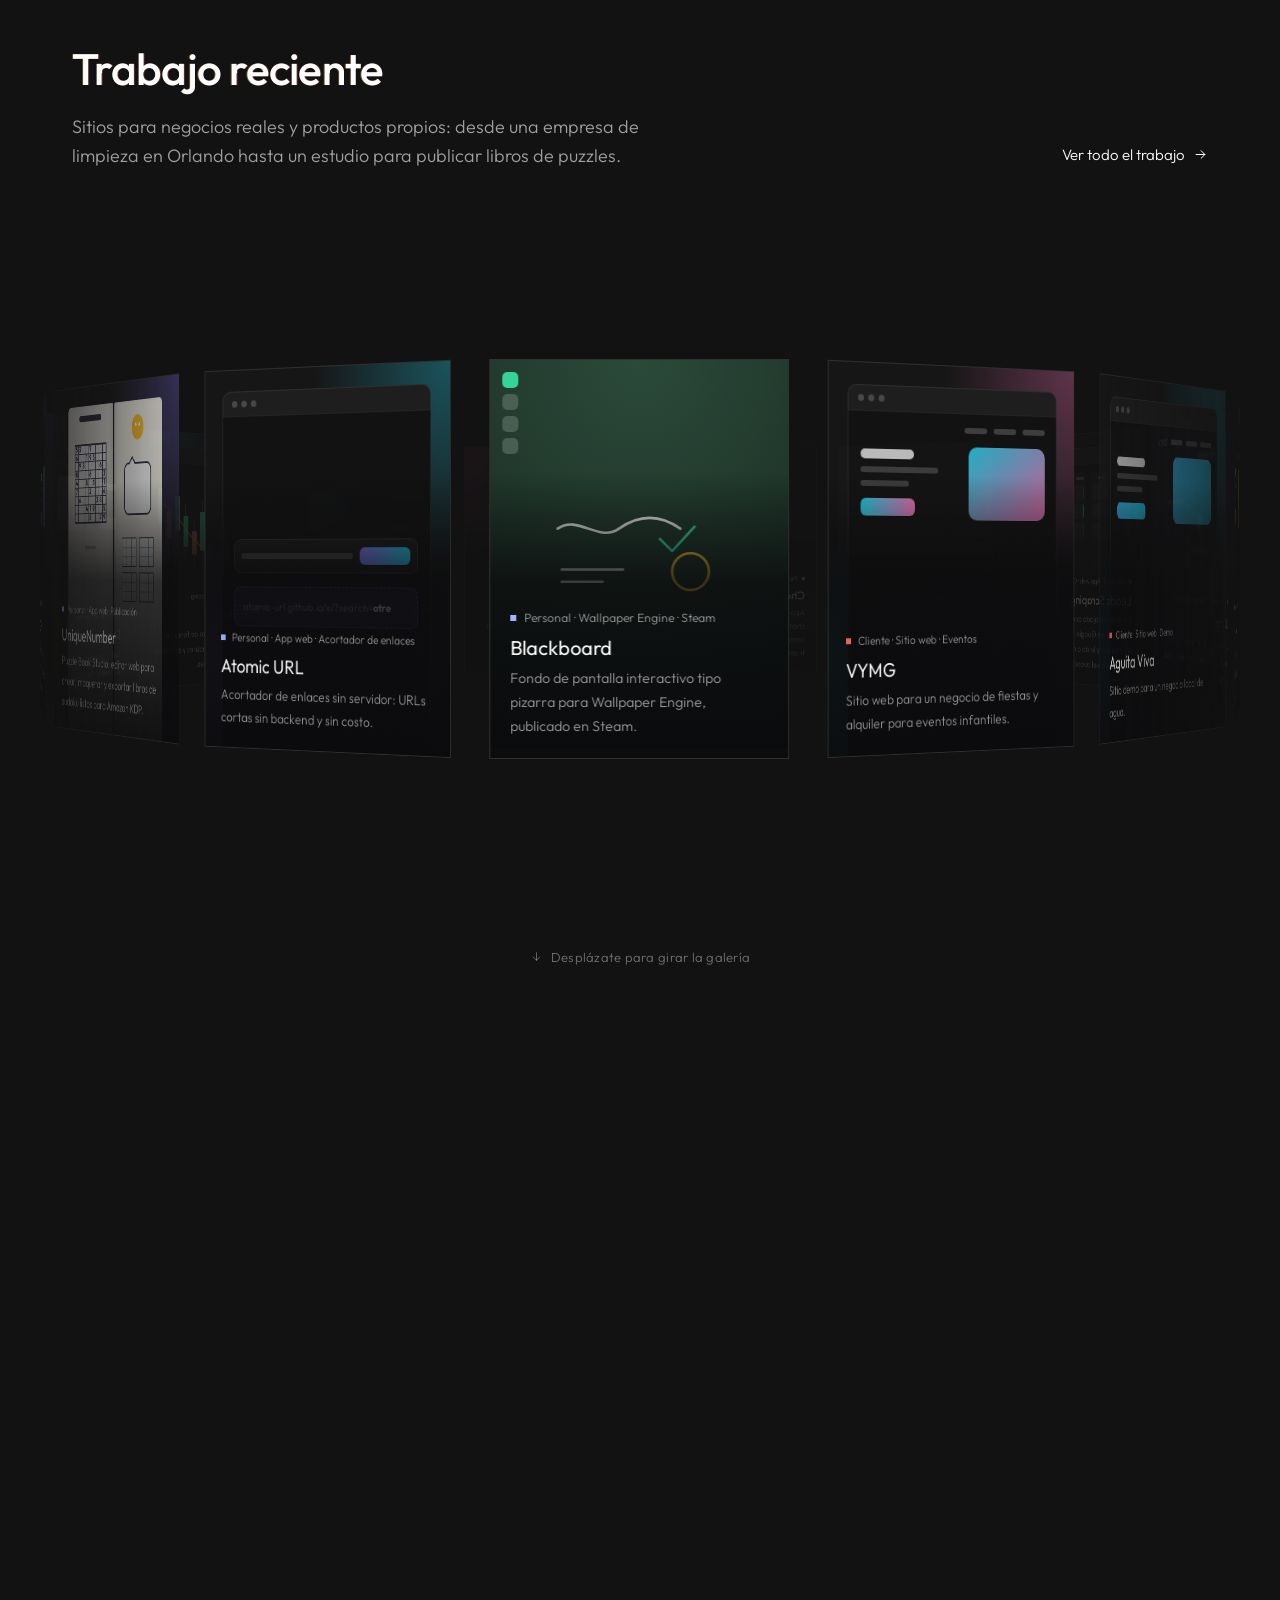
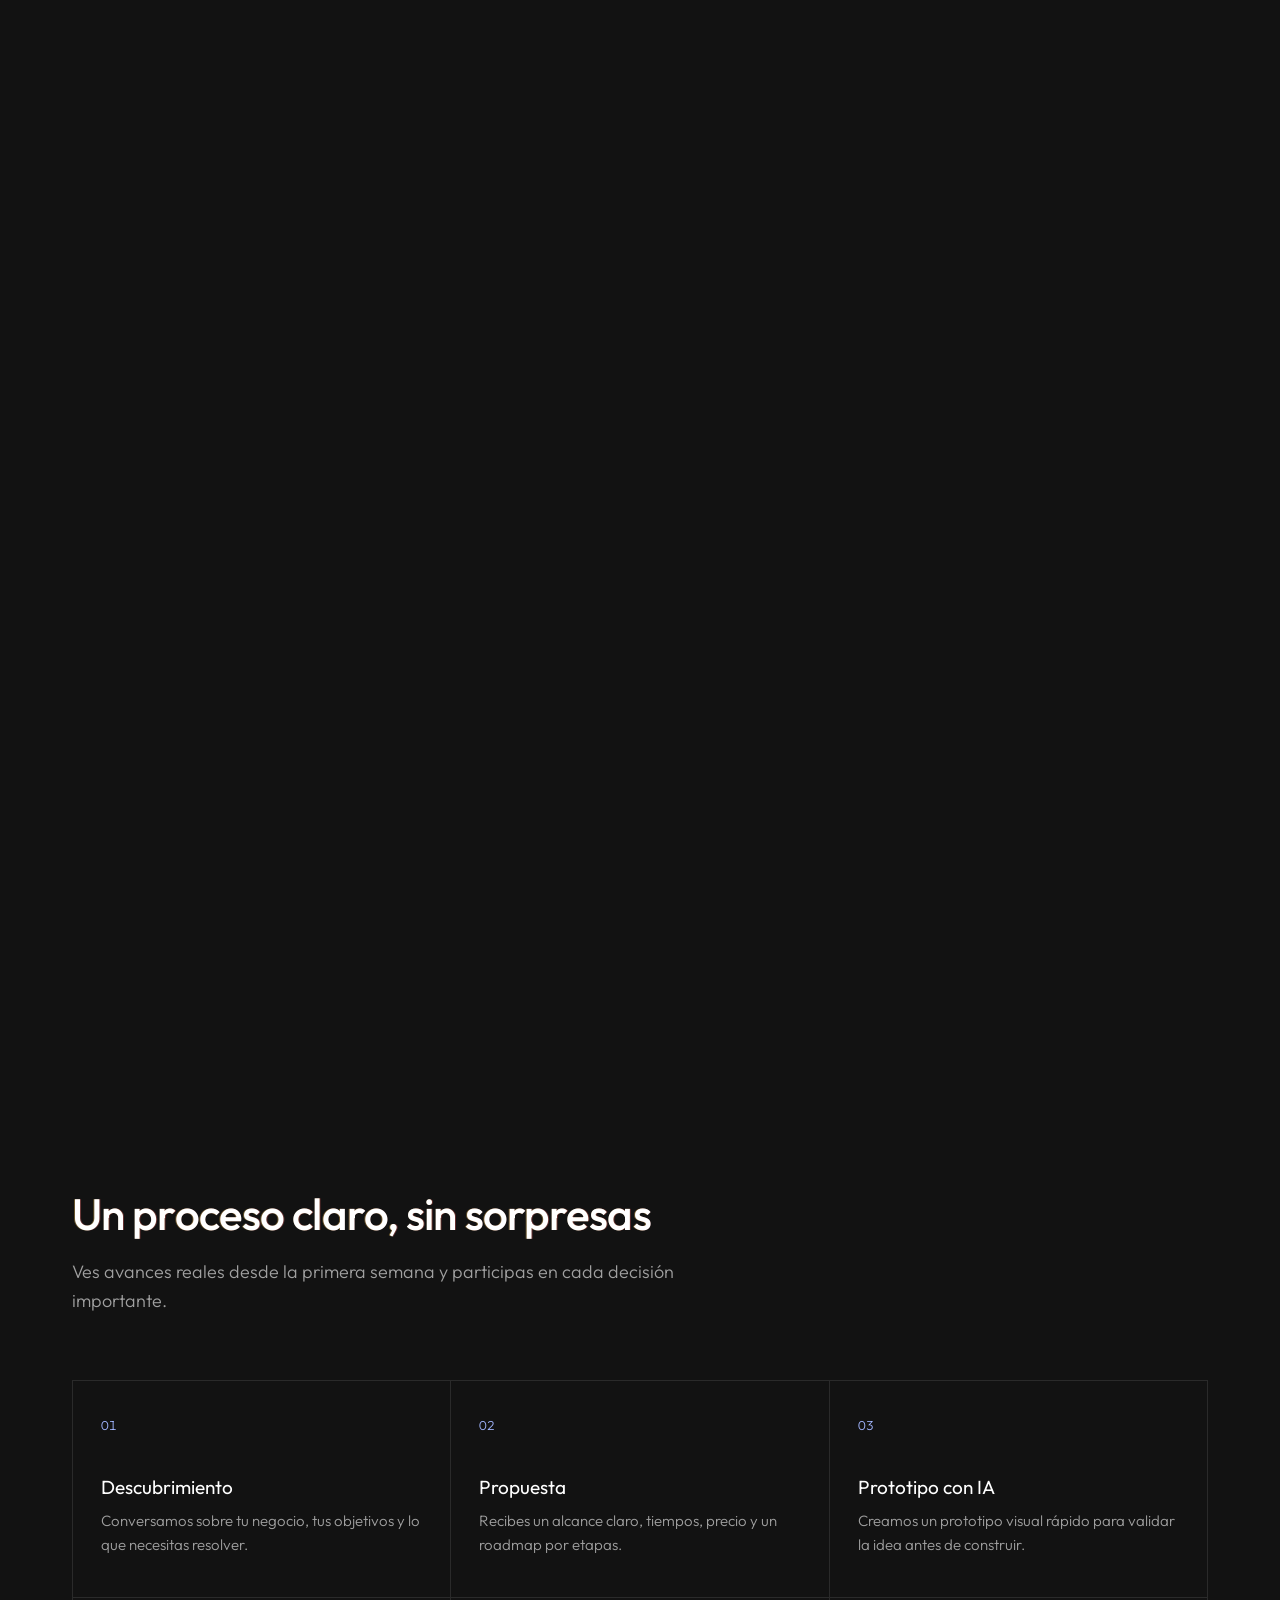
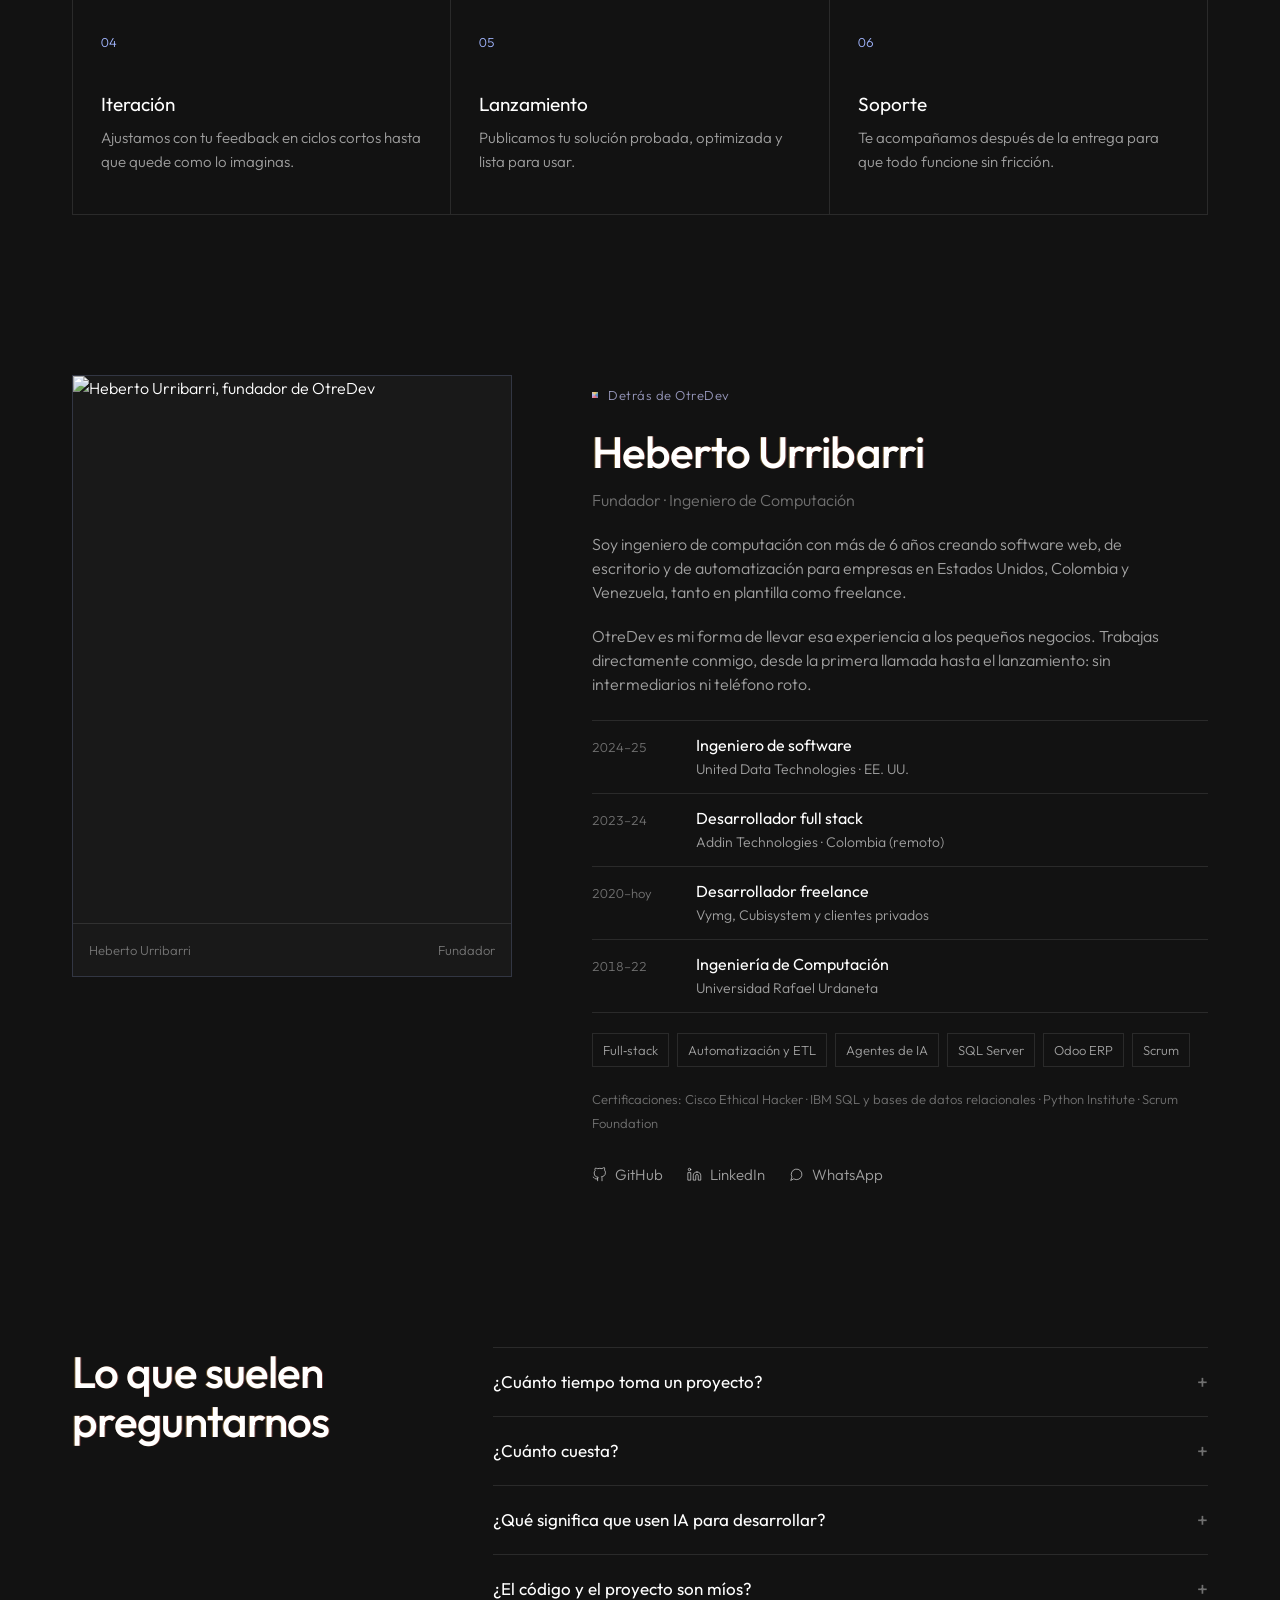
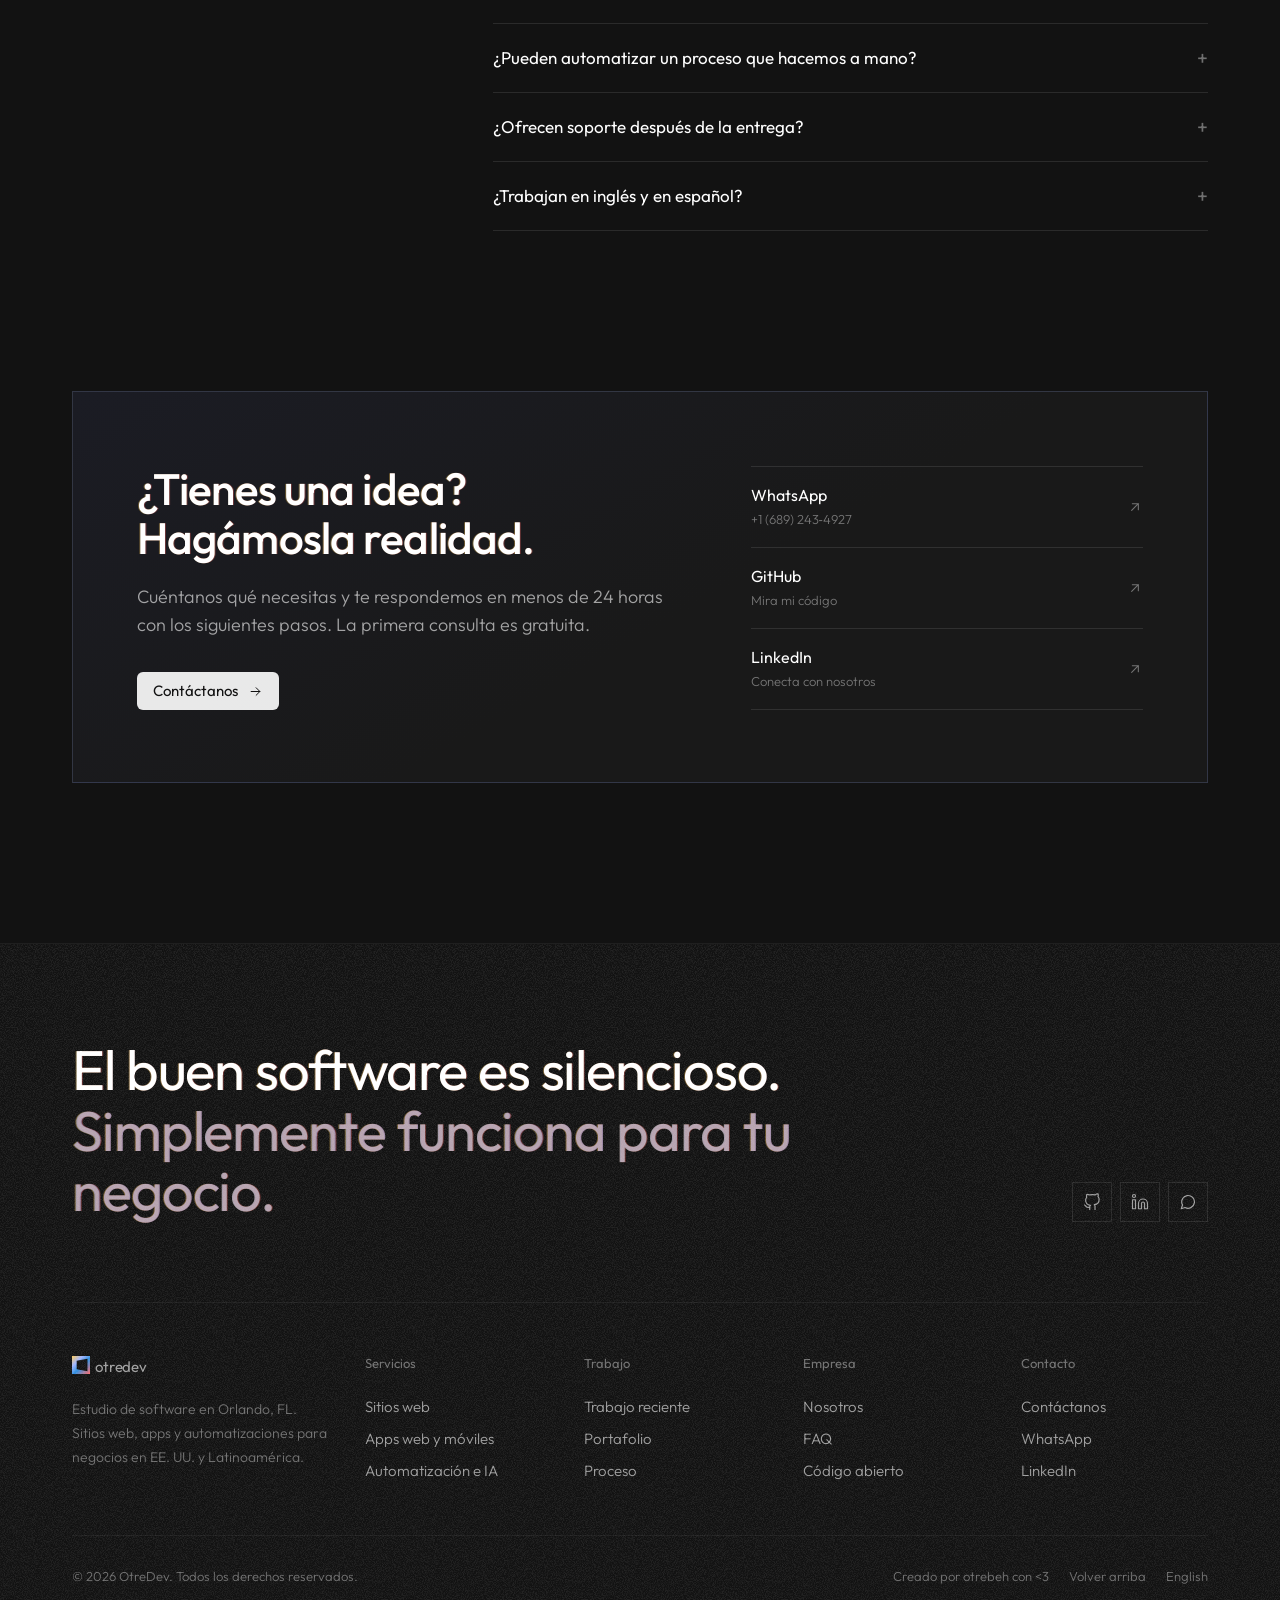
==== commit c5ae10a3: "Add Nexo Commerce project with panel screenshot" ====
--- a/es/index.html
+++ b/es/index.html
@@ -262,6 +262,16 @@
       </button>
     </div>
     <div class="cg__card">
+      <button type="button" data-project="nexo" aria-label="Nexo Commerce">
+        <div class="cg__media"><div class="mock" style="--c1:#3f8a63;--c2:#8b7bff" aria-hidden="true"><div class="mock__bar"><i></i><i></i><i></i></div><div class="mock__dash mock__crm"><i class="m-side"></i><div class="m-main"><div class="m-kanban"><div><span class="m-col"></span><i class="m-card hot"></i><i class="m-card"></i><i class="m-card"></i></div><div><span class="m-col"></span><i class="m-card"></i><i class="m-card hot"></i><i class="m-card"></i></div><div><span class="m-col"></span><i class="m-card"></i><i class="m-card"></i><i class="m-card hot"></i></div><div><span class="m-col"></span><i class="m-card"></i><i class="m-card won"></i></div></div></div></div></div><img src="../img/projects/nexo.jpg" alt="Nexo Commerce · SaaS · Punto de venta y tienda en línea" loading="lazy" referrerpolicy="no-referrer" onerror="this.remove()"></div>
+        <div class="cg__info">
+          <span class="cg__kind cg__kind--personal">Personal · SaaS · Punto de venta y tienda en línea</span>
+          <h3>Nexo Commerce</h3>
+          <p>Punto de venta, inventario y tienda en línea para pequeños y medianos negocios en un solo panel, corriendo completo en Cloudflare.</p>
+        </div>
+      </button>
+    </div>
+    <div class="cg__card">
       <button type="button" data-project="chatnote" aria-label="ChatNote">
         <div class="cg__media"><div class="mock" style="--c1:#25d366;--c2:#8b7bff" aria-hidden="true"><div class="mock__chat"><div class="m-win"><span class="m-head"></span><i class="m-msg"></i><i class="m-msg out"></i><i class="m-msg task"></i><i class="m-msg task done"></i><i class="m-msg out short"></i><span class="m-type"></span></div></div></div></div>
         <div class="cg__info">
